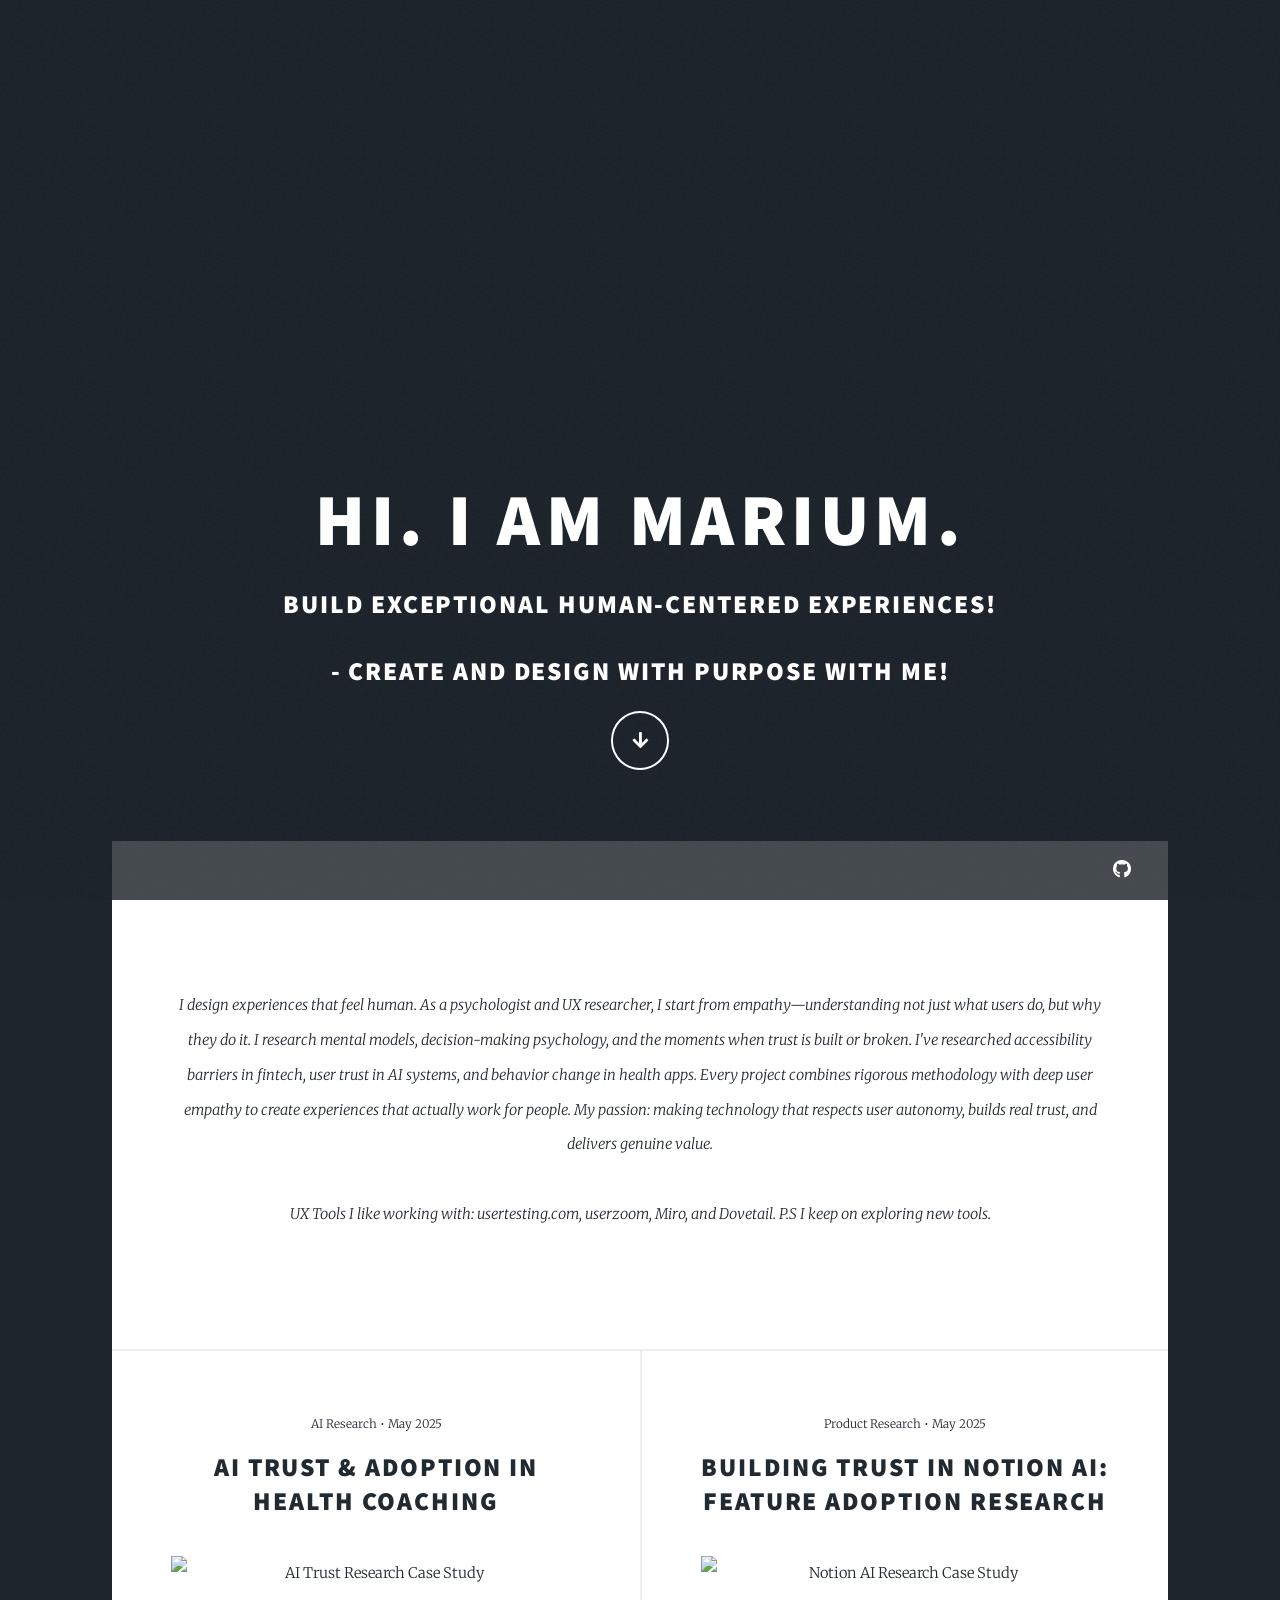
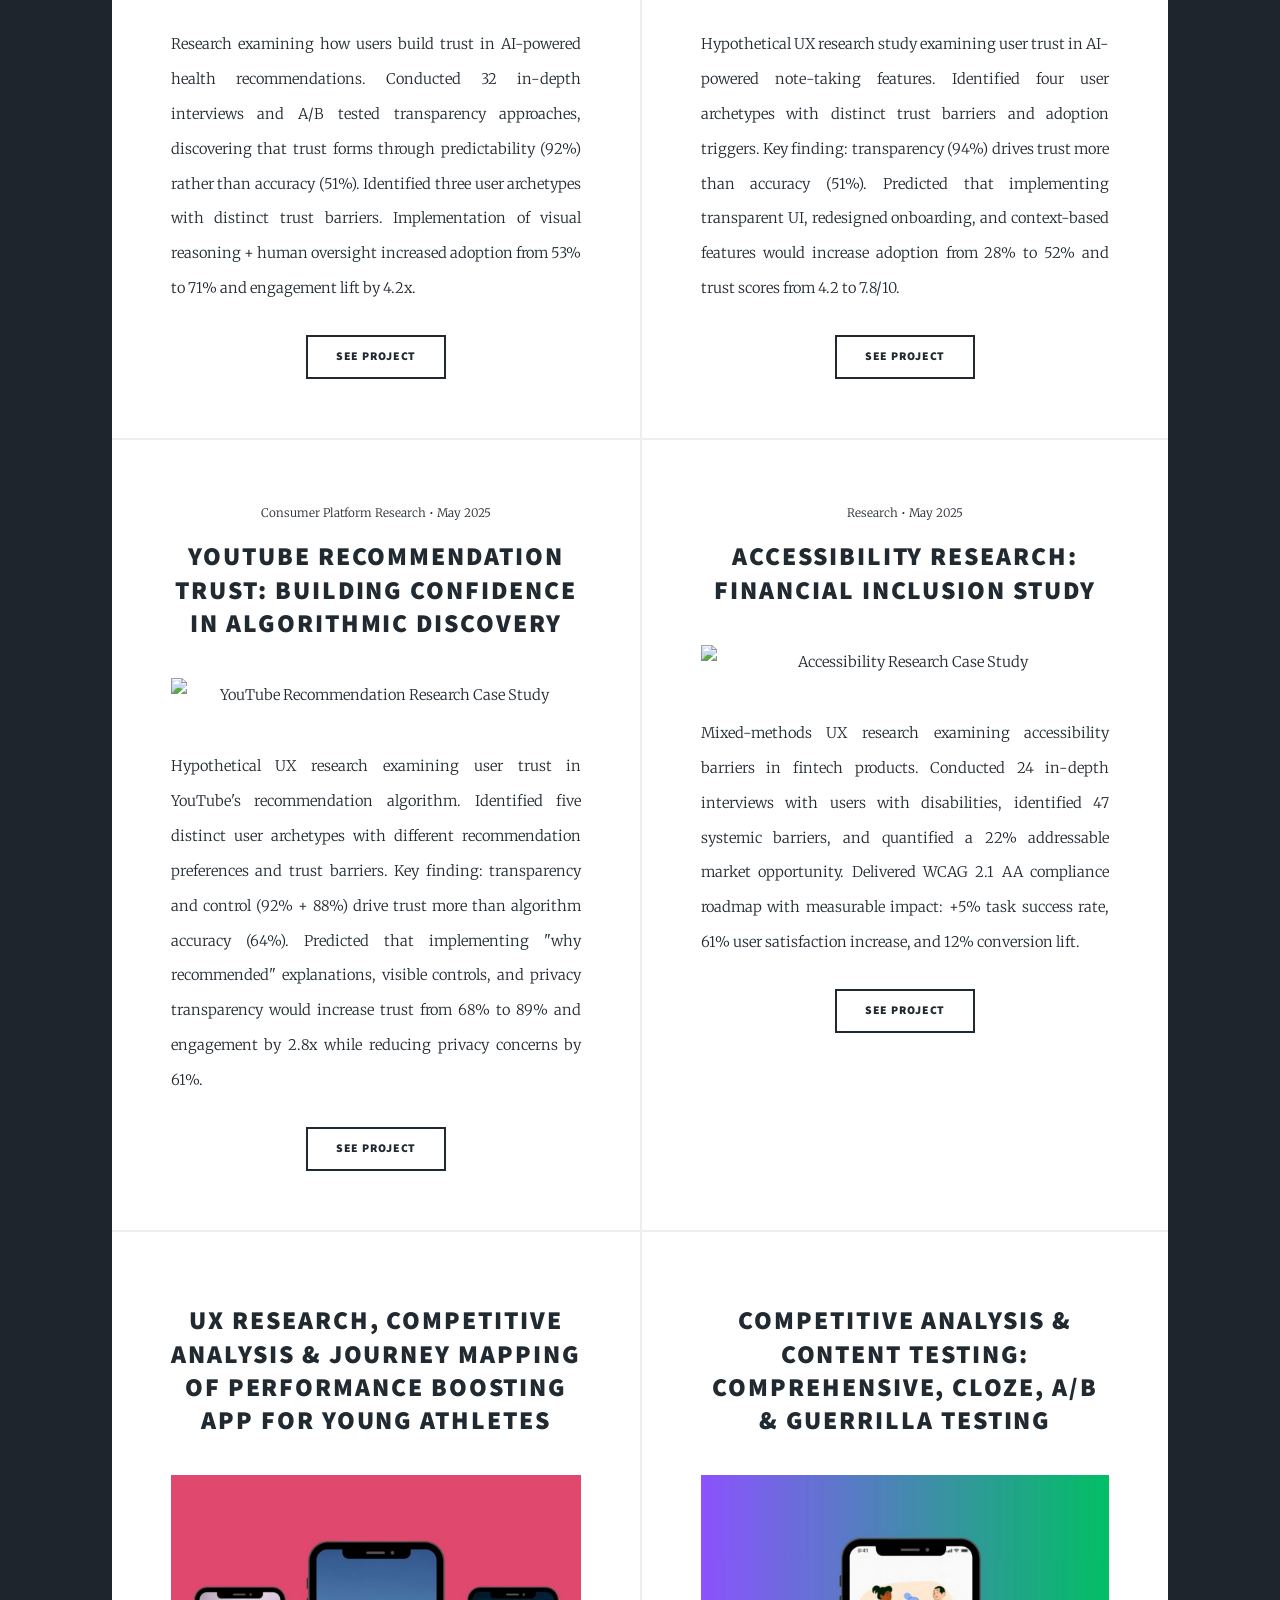
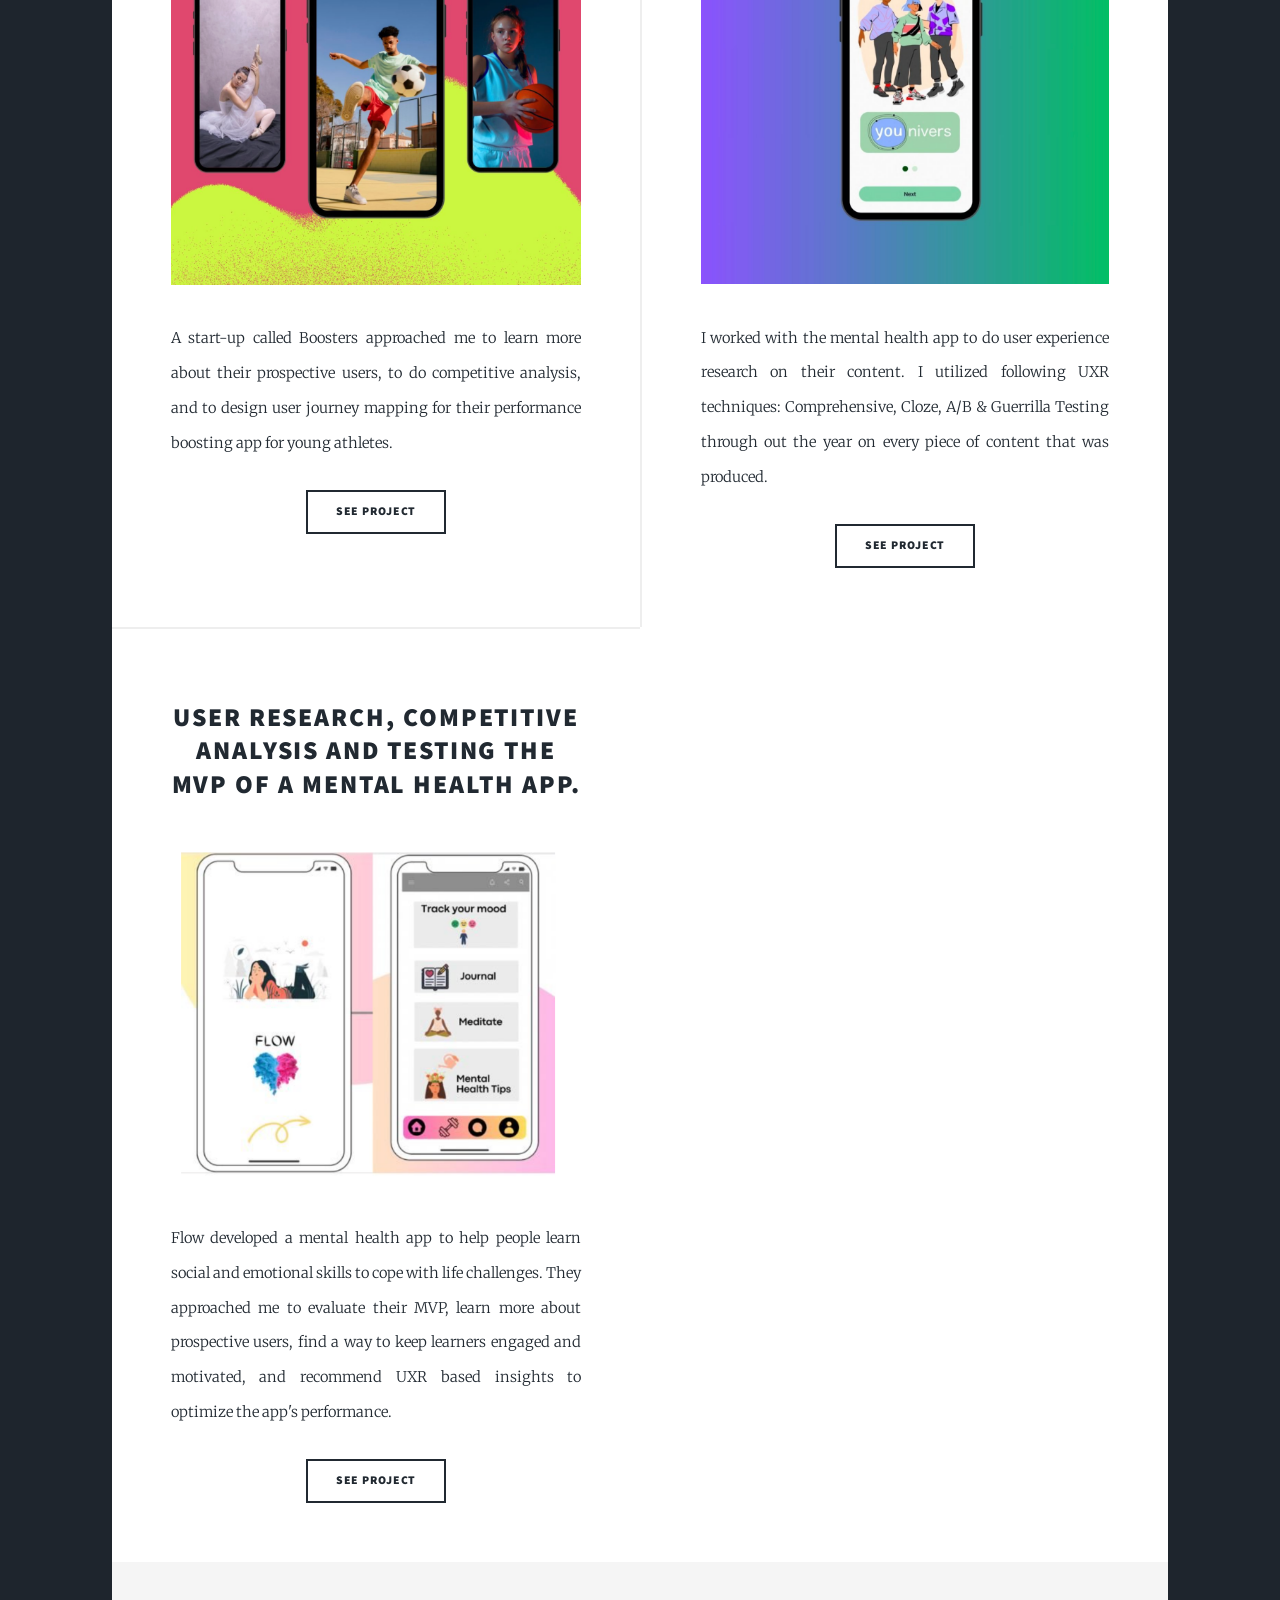
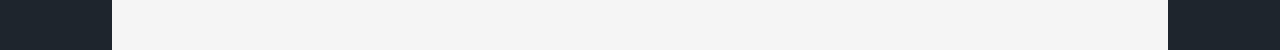
==== index.html @ 81d203e8 "Update index.html" ====
<!DOCTYPE html>
<!--
	Massively by HTML5 UP
	html5up.net | @ajlkn
	Free for personal and commercial use under the CCA 3.0 license (html5up.net/license)
-->
<html>
  <head>
    <title>Marium UXR Portfolio</title>
    <meta charset="utf-8" />
    <meta
      name="viewport"
      content="width=device-width, initial-scale=1, user-scalable=no"
    />
    <link rel="stylesheet" href="assets/css/main.css" />
    <noscript
      ><link rel="stylesheet" href="assets/css/noscript.css"
    /></noscript>
  </head>
  <body class="is-preload">
    <!-- Wrapper -->
    <div id="wrapper" class="fade-in">
      <!-- Intro -->
      <div id="intro">
        <h1>Hi. I am Marium.</h1>
        <h2>
          Build Exceptional Human-Centered Experiences! <br /><br />
          - Create and Design with
          Purpose with me!
        </h2>
       
        <ul class="actions">
          <li>
            <a
              href="#header"
              class="button icon solid solo fa-arrow-down scrolly"
              >Continue</a
            >
          </li>
        </ul>
      </div>

      <!-- Header -->
      <header id="header">
        <a href="index.html" class="logo">UX Research Portfolio</a>
      </header>

      <!-- Nav -->
      <nav id="nav">
        <ul class="links"></ul>
        <ul class="icons">
          <li>
            <a href="https://github.com/Mjb222" class="icon brands fa-github"
              ><span class="label">GitHub</span></a
            >
          </li>
        </ul>
      </nav>

      <!-- Main -->
      <div id="main">
        <!-- Featured Post -->
        <article class="post featured">
          <header class="major">
            <p>
              I design experiences that feel human.

As a psychologist and UX researcher, I start from empathy—understanding 
not just what users do, but why they do it. I research mental models, 
decision-making psychology, and the moments when trust is built or broken.

I've researched accessibility barriers in fintech, user trust in AI systems, 
and behavior change in health apps. Every project combines rigorous methodology 
with deep user empathy to create experiences that actually work for people.

My passion: making technology that respects user autonomy, builds real trust, 
and delivers genuine value. <br /><br />
              UX Tools I like working with: usertesting.com, userzoom,
            Miro, and Dovetail. P.S I keep on exploring new tools.
            </p>
          </header>
        </article>

        <!-- Posts -->
        <section class="posts">
          <!-- NEW PROJECT: AI Trust & Adoption -->
          <article>
            <header>
              <span class="date">AI Research • May 2025</span>
              <h2>
                <a href="ai-trust-adoption.html"
                  >AI Trust & Adoption in Health Coaching</a
                >
              </h2>
            </header>
            <a href="ai-trust-adoption.html" class="image fit"
              ><img src="images/ai-trust-research.png" alt="AI Trust Research Case Study"
            /></a>
            <p>
              Research examining how users build trust in AI-powered health recommendations. 
              Conducted 32 in-depth interviews and A/B tested transparency approaches, discovering that 
              trust forms through predictability (92%) rather than accuracy (51%). Identified three user 
              archetypes with distinct trust barriers. Implementation of visual reasoning + human oversight 
              increased adoption from 53% to 71% and engagement lift by 4.2x.
            </p>
            <ul class="actions special">
              <li><a href="ai-trust-adoption.html" class="button">See Project</a></li>
            </ul>
          </article>

          <!-- NEW PROJECT: Notion AI Adoption -->
          <article>
            <header>
              <span class="date">Product Research • May 2025</span>
              <h2>
                <a href="notion-ai-adoption.html"
                  >Building Trust in Notion AI: Feature Adoption Research</a
                >
              </h2>
            </header>
            <a href="notion-ai-adoption.html" class="image fit"
              ><img src="images/notion-ai-research.png" alt="Notion AI Research Case Study"
            /></a>
            <p>
              Hypothetical UX research study examining user trust in AI-powered note-taking features. 
              Identified four user archetypes with distinct trust barriers and adoption triggers. 
              Key finding: transparency (94%) drives trust more than accuracy (51%). Predicted that 
              implementing transparent UI, redesigned onboarding, and context-based features would 
              increase adoption from 28% to 52% and trust scores from 4.2 to 7.8/10.
            </p>
            <ul class="actions special">
              <li><a href="notion-ai-adoption.html" class="button">See Project</a></li>
            </ul>
          </article>

          <!-- NEW PROJECT: YouTube Recommendations -->
          <article>
            <header>
              <span class="date">Consumer Platform Research • May 2025</span>
              <h2>
                <a href="youtube-recommendation.html"
                  >YouTube Recommendation Trust: Building Confidence in Algorithmic Discovery</a
                >
              </h2>
            </header>
            <a href="youtube-recommendation.html" class="image fit"
              ><img src="images/youtube-recommendation-research.png" alt="YouTube Recommendation Research Case Study"
            /></a>
            <p>
              Hypothetical UX research examining user trust in YouTube's recommendation algorithm. 
              Identified five distinct user archetypes with different recommendation preferences and trust barriers. 
              Key finding: transparency and control (92% + 88%) drive trust more than algorithm accuracy (64%). 
              Predicted that implementing "why recommended" explanations, visible controls, and privacy transparency 
              would increase trust from 68% to 89% and engagement by 2.8x while reducing privacy concerns by 61%.
            </p>
            <ul class="actions special">
              <li><a href="youtube-recommendation.html" class="button">See Project</a></li>
            </ul>
          </article>

          <!-- NEW PROJECT: Accessibility Research -->
          <article>
            <header>
              <span class="date">Research • May 2025</span>
              <h2>
                <a href="accessibility-case-study.html"
                  >Accessibility Research: Financial Inclusion Study</a
                >
              </h2>
            </header>
            <a href="accessibility-case-study.html" class="image fit"
              ><img src="images/accessibility-research.png" alt="Accessibility Research Case Study"
            /></a>
            <p>
              Mixed-methods UX research examining accessibility barriers in fintech products. 
              Conducted 24 in-depth interviews with users with disabilities, identified 47 systemic barriers, 
              and quantified a 22% addressable market opportunity. Delivered WCAG 2.1 AA compliance roadmap 
              with measurable impact: +5% task success rate, 61% user satisfaction increase, and 12% conversion lift.
            </p>
            <ul class="actions special">
              <li><a href="accessibility-case-study.html" class="button">See Project</a></li>
            </ul>
          </article>

          <!-- EXISTING PROJECTS -->
          <article>
            <header>
              <span class="date"></span>
              <h2>
                <a href="#"
                  >UX Research, Competitive Analysis & Journey Mapping of
                  Performance Boosting app for Young Athletes</a
                >
              </h2>
            </header>
            <a href="#" class="image fit"
              ><img src="images/ux3.png" alt=""
            /></a>
            <p>
              A start-up called Boosters approached me to learn more about their
              prospective users, to do competitive analysis, and to design user
              journey mapping for their performance boosting app for young
              athletes.
            </p>
            <ul class="actions special">
              <li><a href="generic.html" class="button">See Project</a></li>
            </ul>
          </article>

          <article>
            <header>
              <span class="date"></span>
              <h2>
                <a href="#"
                  >Competitive Analysis & Content Testing: Comprehensive, Cloze,
                  A/B & Guerrilla Testing</a
                >
              </h2>
            </header>
            <a href="#" class="image fit"
              ><img src="images/ux2.png" alt=""
            /></a>
            <p>
              I worked with the mental health app to do user experience research
              on their content. I utilized following UXR techniques:
              Comprehensive, Cloze, A/B & Guerrilla Testing through out the year
              on every piece of content that was produced.
            </p>
            <ul class="actions special">
              <li><a href="generic2.html" class="button">See Project</a></li>
            </ul>
          </article>

          <article>
            <header>
              <span class="date"></span>
              <h2>
                <a href="#"
                  >User research, competitive analysis and testing the MVP of a
                  mental health app.</a
                >
              </h2>
            </header>
            <a href="#" class="image fit"
              ><img src="images/ux1.png" alt=""
            /></a>
            <p>
              Flow developed a mental health app to help people learn social and
              emotional skills to cope with life challenges. They approached me
              to evaluate their MVP, learn more about prospective users, find a
              way to keep learners engaged and motivated, and recommend UXR
              based insights to optimize the app's performance.
            </p>
            <ul class="actions special">
              <li><a href="generic3.html" class="button">See Project</a></li>
            </ul>
          </article>
        </section>

        <!-- Footer -->
      </div>

      <!-- Footer -->
      <footer id="footer">
        <section></section>
      </footer>
    </div>

    <!-- Scripts -->
    <script src="assets/js/jquery.min.js"></script>
    <script src="assets/js/jquery.scrollex.min.js"></script>
    <script src="assets/js/jquery.scrolly.min.js"></script>
    <script src="assets/js/browser.min.js"></script>
    <script src="assets/js/breakpoints.min.js"></script>
    <script src="assets/js/util.js"></script>
    <script src="assets/js/main.js"></script>
  </body>
</html>
---- assets/css/main.css ----
@import url(fontawesome-all.min.css);
@import url("https://fonts.googleapis.com/css?family=Merriweather:300,700,300italic,700italic|Source+Sans+Pro:900");

/*
	Massively by HTML5 UP
	html5up.net | @ajlkn
	Free for personal and commercial use under the CCA 3.0 license (html5up.net/license)
*/

html, body, div, span, applet, object,
iframe, h1, h2, h3, h4, h5, h6, p, blockquote,
pre, a, abbr, acronym, address, big, cite,
code, del, dfn, em, img, ins, kbd, q, s, samp,
small, strike, strong, sub, sup, tt, var, b,
u, i, center, dl, dt, dd, ol, ul, li, fieldset,
form, label, legend, table, caption, tbody,
tfoot, thead, tr, th, td, article, aside,
canvas, details, embed, figure, figcaption,
footer, header, hgroup, menu, nav, output, ruby,
section, summary, time, mark, audio, video {
	margin: 0;
	padding: 0;
	border: 0;
	font-size: 100%;
	font: inherit;
	vertical-align: baseline;}

article, aside, details, figcaption, figure,
footer, header, hgroup, menu, nav, section {
	display: block;}

body {
	line-height: 1;
}

ol, ul {
	list-style: none;
}

blockquote, q {
	quotes: none;
}

	blockquote:before, blockquote:after, q:before, q:after {
		content: '';
		content: none;
	}

table {
	border-collapse: collapse;
	border-spacing: 0;
}

body {
	-webkit-text-size-adjust: none;
}

mark {
	background-color: transparent;
	color: inherit;
}

input::-moz-focus-inner {
	border: 0;
	padding: 0;
}

input, select, textarea {
	-moz-appearance: none;
	-webkit-appearance: none;
	-ms-appearance: none;
	appearance: none;
}

/* Basic */

	@-ms-viewport {
		width: device-width;
	}

	body {
		-ms-overflow-style: scrollbar;
	}

	@media screen and (max-width: 480px) {

		html, body {
			min-width: 320px;
		}

	}

	html {
		box-sizing: border-box;
	}

	*, *:before, *:after {
		box-sizing: inherit;
	}

	body {
		background-color: #1e252d;
	}

		body.is-preload *, body.is-preload *:before, body.is-preload *:after {
			-moz-animation: none !important;
			-webkit-animation: none !important;
			-ms-animation: none !important;
			animation: none !important;
			-moz-transition: none !important;
			-webkit-transition: none !important;
			-ms-transition: none !important;
			transition: none !important;
		}

/* Type */

	html {
		font-size: 16pt;
	}

		@media screen and (max-width: 1680px) {

			html {
				font-size: 12pt;
			}

		}

		@media screen and (max-width: 1280px) {

			html {
				font-size: 11pt;
			}

		}

		@media screen and (max-width: 360px) {

			html {
				font-size: 10pt;
			}

		}

	body {
		color: #212931;
	}

	body, input, select, textarea {
		font-family: "Merriweather", Georgia, serif;
		font-weight: 300;
		font-size: 1rem;
		line-height: 2.375;
	}

	a {
		-moz-transition: color 0.2s ease-in-out, background-color 0.2s ease-in-out, border-color 0.2s ease-in-out, box-shadow 0.2s ease-in-out;
		-webkit-transition: color 0.2s ease-in-out, background-color 0.2s ease-in-out, border-color 0.2s ease-in-out, box-shadow 0.2s ease-in-out;
		-ms-transition: color 0.2s ease-in-out, background-color 0.2s ease-in-out, border-color 0.2s ease-in-out, box-shadow 0.2s ease-in-out;
		transition: color 0.2s ease-in-out, background-color 0.2s ease-in-out, border-color 0.2s ease-in-out, box-shadow 0.2s ease-in-out;
		border-bottom: dotted 1px;
		text-decoration: none;
	}

		a:hover {
			border-bottom-color: transparent;
		}

	strong, b {
		font-weight: 600;
	}

	em, i {
		font-style: italic;
	}

	p {
		text-align: justify;
		margin: 0 0 2rem 0;
	}

	h1, h2, h3, h4, h5, h6 {
		font-family: "Source Sans Pro", Helvetica, sans-serif;
		font-weight: 900;
		line-height: 1.5;
		letter-spacing: 0.075em;
		text-transform: uppercase;
		margin: 0 0 1rem 0;
	}

		h1 a, h2 a, h3 a, h4 a, h5 a, h6 a {
			border-bottom: 0;
			color: inherit;
			text-decoration: none;
		}

	h1 {
		font-size: 4rem;
		line-height: 1.1;
		margin: 0 0 2rem 0;
	}

	h2 {
		font-size: 1.75rem;
		line-height: 1.3;
		margin: 0 0 1.5rem 0;
	}

	h3 {
		font-size: 1.25rem;
		margin: 0 0 1.5rem 0;
	}

	h4 {
		font-size: 1rem;
	}

	h5 {
		font-size: 0.9rem;
	}

	h6 {
		font-size: 0.8rem;
	}

	sub {
		font-size: 0.8rem;
		position: relative;
		top: 0.5rem;
	}

	sup {
		font-size: 0.8rem;
		position: relative;
		top: -0.5rem;
	}

	blockquote {
		border-left: solid 4px;
		font-style: italic;
		margin: 0 0 2rem 0;
		padding: 0.5rem 0 0.5rem 2rem;
	}

	code {
		border: solid 2px;
		font-family: "Courier New", monospace;
		font-size: 0.9rem;
		margin: 0 0.25rem;
		padding: 0.25rem 0.65rem;
	}

	pre {
		-webkit-overflow-scrolling: touch;
		font-family: "Courier New", monospace;
		font-size: 0.9rem;
		margin: 0 0 2rem 0;
	}

		pre code {
			display: block;
			line-height: 1.75;
			padding: 1rem 1.5rem;
			overflow-x: auto;
		}

	hr {
		border: 0;
		border-bottom: solid 2px;
		margin: 3rem 0;
	}

		hr.major {
			margin: 5rem 0;
		}

	.align-left {
		text-align: left;
	}

	.align-center {
		text-align: center;
	}

	.align-right {
		text-align: right;
	}

	input, select, textarea {
		color: #212931;
	}

	a {
		color: #212931;
		border-bottom-color: rgba(33, 41, 49, 0.5);
	}

		a:hover {
			border-bottom-color: transparent;
			color: #18bfef !important;
		}

	strong, b {
		color: #212931;
	}

	h1, h2, h3, h4, h5, h6 {
		color: #212931;
	}

	blockquote {
		border-left-color: #eeeeee;
	}

	code {
		background: rgba(220, 220, 220, 0.25);
		border-color: #eeeeee;
	}

	hr {
		border-bottom-color: #eeeeee;
	}

/* Row */

	.row {
		display: flex;
		flex-wrap: wrap;
		box-sizing: border-box;
		align-items: stretch;
	}

		.row > * {
			box-sizing: border-box;
		}

		.row.gtr-uniform > * > :last-child {
			margin-bottom: 0;
		}

		.row.aln-left {
			justify-content: flex-start;
		}

		.row.aln-center {
			justify-content: center;
		}

		.row.aln-right {
			justify-content: flex-end;
		}

		.row.aln-top {
			align-items: flex-start;
		}

		.row.aln-middle {
			align-items: center;
		}

		.row.aln-bottom {
			align-items: flex-end;
		}

		.row > .imp {
			order: -1;
		}

		.row > .col-1 {
			width: 8.33333%;
		}

		.row > .off-1 {
			margin-left: 8.33333%;
		}

		.row > .col-2 {
			width: 16.66667%;
		}

		.row > .off-2 {
			margin-left: 16.66667%;
		}

		.row > .col-3 {
			width: 25%;
		}

		.row > .off-3 {
			margin-left: 25%;
		}

		.row > .col-4 {
			width: 33.33333%;
		}

		.row > .off-4 {
			margin-left: 33.33333%;
		}

		.row > .col-5 {
			width: 41.66667%;
		}

		.row > .off-5 {
			margin-left: 41.66667%;
		}

		.row > .col-6 {
			width: 50%;
		}

		.row > .off-6 {
			margin-left: 50%;
		}

		.row > .col-7 {
			width: 58.33333%;
		}

		.row > .off-7 {
			margin-left: 58.33333%;
		}

		.row > .col-8 {
			width: 66.66667%;
		}

		.row > .off-8 {
			margin-left: 66.66667%;
		}

		.row > .col-9 {
			width: 75%;
		}

		.row > .off-9 {
			margin-left: 75%;
		}

		.row > .col-10 {
			width: 83.33333%;
		}

		.row > .off-10 {
			margin-left: 83.33333%;
		}

		.row > .col-11 {
			width: 91.66667%;
		}

		.row > .off-11 {
			margin-left: 91.66667%;
		}

		.row > .col-12 {
			width: 100%;
		}

		.row > .off-12 {
			margin-left: 100%;
		}

		.row.gtr-0 {
			margin-top: 0;
			margin-left: 0rem;
		}

			.row.gtr-0 > * {
				padding: 0 0 0 0rem;
			}

			.row.gtr-0.gtr-uniform {
				margin-top: 0rem;
			}

				.row.gtr-0.gtr-uniform > * {
					padding-top: 0rem;
				}

		.row.gtr-25 {
			margin-top: 0;
			margin-left: -0.375rem;
		}

			.row.gtr-25 > * {
				padding: 0 0 0 0.375rem;
			}

			.row.gtr-25.gtr-uniform {
				margin-top: -0.375rem;
			}

				.row.gtr-25.gtr-uniform > * {
					padding-top: 0.375rem;
				}

		.row.gtr-50 {
			margin-top: 0;
			margin-left: -0.75rem;
		}

			.row.gtr-50 > * {
				padding: 0 0 0 0.75rem;
			}

			.row.gtr-50.gtr-uniform {
				margin-top: -0.75rem;
			}

				.row.gtr-50.gtr-uniform > * {
					padding-top: 0.75rem;
				}

		.row {
			margin-top: 0;
			margin-left: -1.5rem;
		}

			.row > * {
				padding: 0 0 0 1.5rem;
			}

			.row.gtr-uniform {
				margin-top: -1.5rem;
			}

				.row.gtr-uniform > * {
					padding-top: 1.5rem;
				}

		.row.gtr-150 {
			margin-top: 0;
			margin-left: -2.25rem;
		}

			.row.gtr-150 > * {
				padding: 0 0 0 2.25rem;
			}

			.row.gtr-150.gtr-uniform {
				margin-top: -2.25rem;
			}

				.row.gtr-150.gtr-uniform > * {
					padding-top: 2.25rem;
				}

		.row.gtr-200 {
			margin-top: 0;
			margin-left: -3rem;
		}

			.row.gtr-200 > * {
				padding: 0 0 0 3rem;
			}

			.row.gtr-200.gtr-uniform {
				margin-top: -3rem;
			}

				.row.gtr-200.gtr-uniform > * {
					padding-top: 3rem;
				}

		@media screen and (max-width: 1680px) {

			.row {
				display: flex;
				flex-wrap: wrap;
				box-sizing: border-box;
				align-items: stretch;
			}

				.row > * {
					box-sizing: border-box;
				}

				.row.gtr-uniform > * > :last-child {
					margin-bottom: 0;
				}

				.row.aln-left {
					justify-content: flex-start;
				}

				.row.aln-center {
					justify-content: center;
				}

				.row.aln-right {
					justify-content: flex-end;
				}

				.row.aln-top {
					align-items: flex-start;
				}

				.row.aln-middle {
					align-items: center;
				}

				.row.aln-bottom {
					align-items: flex-end;
				}

				.row > .imp-xlarge {
					order: -1;
				}

				.row > .col-1-xlarge {
					width: 8.33333%;
				}

				.row > .off-1-xlarge {
					margin-left: 8.33333%;
				}

				.row > .col-2-xlarge {
					width: 16.66667%;
				}

				.row > .off-2-xlarge {
					margin-left: 16.66667%;
				}

				.row > .col-3-xlarge {
					width: 25%;
				}

				.row > .off-3-xlarge {
					margin-left: 25%;
				}

				.row > .col-4-xlarge {
					width: 33.33333%;
				}

				.row > .off-4-xlarge {
					margin-left: 33.33333%;
				}

				.row > .col-5-xlarge {
					width: 41.66667%;
				}

				.row > .off-5-xlarge {
					margin-left: 41.66667%;
				}

				.row > .col-6-xlarge {
					width: 50%;
				}

				.row > .off-6-xlarge {
					margin-left: 50%;
				}

				.row > .col-7-xlarge {
					width: 58.33333%;
				}

				.row > .off-7-xlarge {
					margin-left: 58.33333%;
				}

				.row > .col-8-xlarge {
					width: 66.66667%;
				}

				.row > .off-8-xlarge {
					margin-left: 66.66667%;
				}

				.row > .col-9-xlarge {
					width: 75%;
				}

				.row > .off-9-xlarge {
					margin-left: 75%;
				}

				.row > .col-10-xlarge {
					width: 83.33333%;
				}

				.row > .off-10-xlarge {
					margin-left: 83.33333%;
				}

				.row > .col-11-xlarge {
					width: 91.66667%;
				}

				.row > .off-11-xlarge {
					margin-left: 91.66667%;
				}

				.row > .col-12-xlarge {
					width: 100%;
				}

				.row > .off-12-xlarge {
					margin-left: 100%;
				}

				.row.gtr-0 {
					margin-top: 0;
					margin-left: 0rem;
				}

					.row.gtr-0 > * {
						padding: 0 0 0 0rem;
					}

					.row.gtr-0.gtr-uniform {
						margin-top: 0rem;
					}

						.row.gtr-0.gtr-uniform > * {
							padding-top: 0rem;
						}

				.row.gtr-25 {
					margin-top: 0;
					margin-left: -0.375rem;
				}

					.row.gtr-25 > * {
						padding: 0 0 0 0.375rem;
					}

					.row.gtr-25.gtr-uniform {
						margin-top: -0.375rem;
					}

						.row.gtr-25.gtr-uniform > * {
							padding-top: 0.375rem;
						}

				.row.gtr-50 {
					margin-top: 0;
					margin-left: -0.75rem;
				}

					.row.gtr-50 > * {
						padding: 0 0 0 0.75rem;
					}

					.row.gtr-50.gtr-uniform {
						margin-top: -0.75rem;
					}

						.row.gtr-50.gtr-uniform > * {
							padding-top: 0.75rem;
						}

				.row {
					margin-top: 0;
					margin-left: -1.5rem;
				}

					.row > * {
						padding: 0 0 0 1.5rem;
					}

					.row.gtr-uniform {
						margin-top: -1.5rem;
					}

						.row.gtr-uniform > * {
							padding-top: 1.5rem;
						}

				.row.gtr-150 {
					margin-top: 0;
					margin-left: -2.25rem;
				}

					.row.gtr-150 > * {
						padding: 0 0 0 2.25rem;
					}

					.row.gtr-150.gtr-uniform {
						margin-top: -2.25rem;
					}

						.row.gtr-150.gtr-uniform > * {
							padding-top: 2.25rem;
						}

				.row.gtr-200 {
					margin-top: 0;
					margin-left: -3rem;
				}

					.row.gtr-200 > * {
						padding: 0 0 0 3rem;
					}

					.row.gtr-200.gtr-uniform {
						margin-top: -3rem;
					}

						.row.gtr-200.gtr-uniform > * {
							padding-top: 3rem;
						}

		}

		@media screen and (max-width: 1280px) {

			.row {
				display: flex;
				flex-wrap: wrap;
				box-sizing: border-box;
				align-items: stretch;
			}

				.row > * {
					box-sizing: border-box;
				}

				.row.gtr-uniform > * > :last-child {
					margin-bottom: 0;
				}

				.row.aln-left {
					justify-content: flex-start;
				}

				.row.aln-center {
					justify-content: center;
				}

				.row.aln-right {
					justify-content: flex-end;
				}

				.row.aln-top {
					align-items: flex-start;
				}

				.row.aln-middle {
					align-items: center;
				}

				.row.aln-bottom {
					align-items: flex-end;
				}

				.row > .imp-large {
					order: -1;
				}

				.row > .col-1-large {
					width: 8.33333%;
				}

				.row > .off-1-large {
					margin-left: 8.33333%;
				}

				.row > .col-2-large {
					width: 16.66667%;
				}

				.row > .off-2-large {
					margin-left: 16.66667%;
				}

				.row > .col-3-large {
					width: 25%;
				}

				.row > .off-3-large {
					margin-left: 25%;
				}

				.row > .col-4-large {
					width: 33.33333%;
				}

				.row > .off-4-large {
					margin-left: 33.33333%;
				}

				.row > .col-5-large {
					width: 41.66667%;
				}

				.row > .off-5-large {
					margin-left: 41.66667%;
				}

				.row > .col-6-large {
					width: 50%;
				}

				.row > .off-6-large {
					margin-left: 50%;
				}

				.row > .col-7-large {
					width: 58.33333%;
				}

				.row > .off-7-large {
					margin-left: 58.33333%;
				}

				.row > .col-8-large {
					width: 66.66667%;
				}

				.row > .off-8-large {
					margin-left: 66.66667%;
				}

				.row > .col-9-large {
					width: 75%;
				}

				.row > .off-9-large {
					margin-left: 75%;
				}

				.row > .col-10-large {
					width: 83.33333%;
				}

				.row > .off-10-large {
					margin-left: 83.33333%;
				}

				.row > .col-11-large {
					width: 91.66667%;
				}

				.row > .off-11-large {
					margin-left: 91.66667%;
				}

				.row > .col-12-large {
					width: 100%;
				}

				.row > .off-12-large {
					margin-left: 100%;
				}

				.row.gtr-0 {
					margin-top: 0;
					margin-left: 0rem;
				}

					.row.gtr-0 > * {
						padding: 0 0 0 0rem;
					}

					.row.gtr-0.gtr-uniform {
						margin-top: 0rem;
					}

						.row.gtr-0.gtr-uniform > * {
							padding-top: 0rem;
						}

				.row.gtr-25 {
					margin-top: 0;
					margin-left: -0.375rem;
				}

					.row.gtr-25 > * {
						padding: 0 0 0 0.375rem;
					}

					.row.gtr-25.gtr-uniform {
						margin-top: -0.375rem;
					}

						.row.gtr-25.gtr-uniform > * {
							padding-top: 0.375rem;
						}

				.row.gtr-50 {
					margin-top: 0;
					margin-left: -0.75rem;
				}

					.row.gtr-50 > * {
						padding: 0 0 0 0.75rem;
					}

					.row.gtr-50.gtr-uniform {
						margin-top: -0.75rem;
					}

						.row.gtr-50.gtr-uniform > * {
							padding-top: 0.75rem;
						}

				.row {
					margin-top: 0;
					margin-left: -1.5rem;
				}

					.row > * {
						padding: 0 0 0 1.5rem;
					}

					.row.gtr-uniform {
						margin-top: -1.5rem;
					}

						.row.gtr-uniform > * {
							padding-top: 1.5rem;
						}

				.row.gtr-150 {
					margin-top: 0;
					margin-left: -2.25rem;
				}

					.row.gtr-150 > * {
						padding: 0 0 0 2.25rem;
					}

					.row.gtr-150.gtr-uniform {
						margin-top: -2.25rem;
					}

						.row.gtr-150.gtr-uniform > * {
							padding-top: 2.25rem;
						}

				.row.gtr-200 {
					margin-top: 0;
					margin-left: -3rem;
				}

					.row.gtr-200 > * {
						padding: 0 0 0 3rem;
					}

					.row.gtr-200.gtr-uniform {
						margin-top: -3rem;
					}

						.row.gtr-200.gtr-uniform > * {
							padding-top: 3rem;
						}

		}

		@media screen and (max-width: 980px) {

			.row {
				display: flex;
				flex-wrap: wrap;
				box-sizing: border-box;
				align-items: stretch;
			}

				.row > * {
					box-sizing: border-box;
				}

				.row.gtr-uniform > * > :last-child {
					margin-bottom: 0;
				}

				.row.aln-left {
					justify-content: flex-start;
				}

				.row.aln-center {
					justify-content: center;
				}

				.row.aln-right {
					justify-content: flex-end;
				}

				.row.aln-top {
					align-items: flex-start;
				}

				.row.aln-middle {
					align-items: center;
				}

				.row.aln-bottom {
					align-items: flex-end;
				}

				.row > .imp-medium {
					order: -1;
				}

				.row > .col-1-medium {
					width: 8.33333%;
				}

				.row > .off-1-medium {
					margin-left: 8.33333%;
				}

				.row > .col-2-medium {
					width: 16.66667%;
				}

				.row > .off-2-medium {
					margin-left: 16.66667%;
				}

				.row > .col-3-medium {
					width: 25%;
				}

				.row > .off-3-medium {
					margin-left: 25%;
				}

				.row > .col-4-medium {
					width: 33.33333%;
				}

				.row > .off-4-medium {
					margin-left: 33.33333%;
				}

				.row > .col-5-medium {
					width: 41.66667%;
				}

				.row > .off-5-medium {
					margin-left: 41.66667%;
				}

				.row > .col-6-medium {
					width: 50%;
				}

				.row > .off-6-medium {
					margin-left: 50%;
				}

				.row > .col-7-medium {
					width: 58.33333%;
				}

				.row > .off-7-medium {
					margin-left: 58.33333%;
				}

				.row > .col-8-medium {
					width: 66.66667%;
				}

				.row > .off-8-medium {
					margin-left: 66.66667%;
				}

				.row > .col-9-medium {
					width: 75%;
				}

				.row > .off-9-medium {
					margin-left: 75%;
				}

				.row > .col-10-medium {
					width: 83.33333%;
				}

				.row > .off-10-medium {
					margin-left: 83.33333%;
				}

				.row > .col-11-medium {
					width: 91.66667%;
				}

				.row > .off-11-medium {
					margin-left: 91.66667%;
				}

				.row > .col-12-medium {
					width: 100%;
				}

				.row > .off-12-medium {
					margin-left: 100%;
				}

				.row.gtr-0 {
					margin-top: 0;
					margin-left: 0rem;
				}

					.row.gtr-0 > * {
						padding: 0 0 0 0rem;
					}

					.row.gtr-0.gtr-uniform {
						margin-top: 0rem;
					}

						.row.gtr-0.gtr-uniform > * {
							padding-top: 0rem;
						}

				.row.gtr-25 {
					margin-top: 0;
					margin-left: -0.375rem;
				}

					.row.gtr-25 > * {
						padding: 0 0 0 0.375rem;
					}

					.row.gtr-25.gtr-uniform {
						margin-top: -0.375rem;
					}

						.row.gtr-25.gtr-uniform > * {
							padding-top: 0.375rem;
						}

				.row.gtr-50 {
					margin-top: 0;
					margin-left: -0.75rem;
				}

					.row.gtr-50 > * {
						padding: 0 0 0 0.75rem;
					}

					.row.gtr-50.gtr-uniform {
						margin-top: -0.75rem;
					}

						.row.gtr-50.gtr-uniform > * {
							padding-top: 0.75rem;
						}

				.row {
					margin-top: 0;
					margin-left: -1.5rem;
				}

					.row > * {
						padding: 0 0 0 1.5rem;
					}

					.row.gtr-uniform {
						margin-top: -1.5rem;
					}

						.row.gtr-uniform > * {
							padding-top: 1.5rem;
						}

				.row.gtr-150 {
					margin-top: 0;
					margin-left: -2.25rem;
				}

					.row.gtr-150 > * {
						padding: 0 0 0 2.25rem;
					}

					.row.gtr-150.gtr-uniform {
						margin-top: -2.25rem;
					}

						.row.gtr-150.gtr-uniform > * {
							padding-top: 2.25rem;
						}

				.row.gtr-200 {
					margin-top: 0;
					margin-left: -3rem;
				}

					.row.gtr-200 > * {
						padding: 0 0 0 3rem;
					}

					.row.gtr-200.gtr-uniform {
						margin-top: -3rem;
					}

						.row.gtr-200.gtr-uniform > * {
							padding-top: 3rem;
						}

		}

		@media screen and (max-width: 736px) {

			.row {
				display: flex;
				flex-wrap: wrap;
				box-sizing: border-box;
				align-items: stretch;
			}

				.row > * {
					box-sizing: border-box;
				}

				.row.gtr-uniform > * > :last-child {
					margin-bottom: 0;
				}

				.row.aln-left {
					justify-content: flex-start;
				}

				.row.aln-center {
					justify-content: center;
				}

				.row.aln-right {
					justify-content: flex-end;
				}

				.row.aln-top {
					align-items: flex-start;
				}

				.row.aln-middle {
					align-items: center;
				}

				.row.aln-bottom {
					align-items: flex-end;
				}

				.row > .imp-small {
					order: -1;
				}

				.row > .col-1-small {
					width: 8.33333%;
				}

				.row > .off-1-small {
					margin-left: 8.33333%;
				}

				.row > .col-2-small {
					width: 16.66667%;
				}

				.row > .off-2-small {
					margin-left: 16.66667%;
				}

				.row > .col-3-small {
					width: 25%;
				}

				.row > .off-3-small {
					margin-left: 25%;
				}

				.row > .col-4-small {
					width: 33.33333%;
				}

				.row > .off-4-small {
					margin-left: 33.33333%;
				}

				.row > .col-5-small {
					width: 41.66667%;
				}

				.row > .off-5-small {
					margin-left: 41.66667%;
				}

				.row > .col-6-small {
					width: 50%;
				}

				.row > .off-6-small {
					margin-left: 50%;
				}

				.row > .col-7-small {
					width: 58.33333%;
				}

				.row > .off-7-small {
					margin-left: 58.33333%;
				}

				.row > .col-8-small {
					width: 66.66667%;
				}

				.row > .off-8-small {
					margin-left: 66.66667%;
				}

				.row > .col-9-small {
					width: 75%;
				}

				.row > .off-9-small {
					margin-left: 75%;
				}

				.row > .col-10-small {
					width: 83.33333%;
				}

				.row > .off-10-small {
					margin-left: 83.33333%;
				}

				.row > .col-11-small {
					width: 91.66667%;
				}

				.row > .off-11-small {
					margin-left: 91.66667%;
				}

				.row > .col-12-small {
					width: 100%;
				}

				.row > .off-12-small {
					margin-left: 100%;
				}

				.row.gtr-0 {
					margin-top: 0;
					margin-left: 0rem;
				}

					.row.gtr-0 > * {
						padding: 0 0 0 0rem;
					}

					.row.gtr-0.gtr-uniform {
						margin-top: 0rem;
					}

						.row.gtr-0.gtr-uniform > * {
							padding-top: 0rem;
						}

				.row.gtr-25 {
					margin-top: 0;
					margin-left: -0.375rem;
				}

					.row.gtr-25 > * {
						padding: 0 0 0 0.375rem;
					}

					.row.gtr-25.gtr-uniform {
						margin-top: -0.375rem;
					}

						.row.gtr-25.gtr-uniform > * {
							padding-top: 0.375rem;
						}

				.row.gtr-50 {
					margin-top: 0;
					margin-left: -0.75rem;
				}

					.row.gtr-50 > * {
						padding: 0 0 0 0.75rem;
					}

					.row.gtr-50.gtr-uniform {
						margin-top: -0.75rem;
					}

						.row.gtr-50.gtr-uniform > * {
							padding-top: 0.75rem;
						}

				.row {
					margin-top: 0;
					margin-left: -1.5rem;
				}

					.row > * {
						padding: 0 0 0 1.5rem;
					}

					.row.gtr-uniform {
						margin-top: -1.5rem;
					}

						.row.gtr-uniform > * {
							padding-top: 1.5rem;
						}

				.row.gtr-150 {
					margin-top: 0;
					margin-left: -2.25rem;
				}

					.row.gtr-150 > * {
						padding: 0 0 0 2.25rem;
					}

					.row.gtr-150.gtr-uniform {
						margin-top: -2.25rem;
					}

						.row.gtr-150.gtr-uniform > * {
							padding-top: 2.25rem;
						}

				.row.gtr-200 {
					margin-top: 0;
					margin-left: -3rem;
				}

					.row.gtr-200 > * {
						padding: 0 0 0 3rem;
					}

					.row.gtr-200.gtr-uniform {
						margin-top: -3rem;
					}

						.row.gtr-200.gtr-uniform > * {
							padding-top: 3rem;
						}

		}

		@media screen and (max-width: 480px) {

			.row {
				display: flex;
				flex-wrap: wrap;
				box-sizing: border-box;
				align-items: stretch;
			}

				.row > * {
					box-sizing: border-box;
				}

				.row.gtr-uniform > * > :last-child {
					margin-bottom: 0;
				}

				.row.aln-left {
					justify-content: flex-start;
				}

				.row.aln-center {
					justify-content: center;
				}

				.row.aln-right {
					justify-content: flex-end;
				}

				.row.aln-top {
					align-items: flex-start;
				}

				.row.aln-middle {
					align-items: center;
				}

				.row.aln-bottom {
					align-items: flex-end;
				}

				.row > .imp-xsmall {
					order: -1;
				}

				.row > .col-1-xsmall {
					width: 8.33333%;
				}

				.row > .off-1-xsmall {
					margin-left: 8.33333%;
				}

				.row > .col-2-xsmall {
					width: 16.66667%;
				}

				.row > .off-2-xsmall {
					margin-left: 16.66667%;
				}

				.row > .col-3-xsmall {
					width: 25%;
				}

				.row > .off-3-xsmall {
					margin-left: 25%;
				}

				.row > .col-4-xsmall {
					width: 33.33333%;
				}

				.row > .off-4-xsmall {
					margin-left: 33.33333%;
				}

				.row > .col-5-xsmall {
					width: 41.66667%;
				}

				.row > .off-5-xsmall {
					margin-left: 41.66667%;
				}

				.row > .col-6-xsmall {
					width: 50%;
				}

				.row > .off-6-xsmall {
					margin-left: 50%;
				}

				.row > .col-7-xsmall {
					width: 58.33333%;
				}

				.row > .off-7-xsmall {
					margin-left: 58.33333%;
				}

				.row > .col-8-xsmall {
					width: 66.66667%;
				}

				.row > .off-8-xsmall {
					margin-left: 66.66667%;
				}

				.row > .col-9-xsmall {
					width: 75%;
				}

				.row > .off-9-xsmall {
					margin-left: 75%;
				}

				.row > .col-10-xsmall {
					width: 83.33333%;
				}

				.row > .off-10-xsmall {
					margin-left: 83.33333%;
				}

				.row > .col-11-xsmall {
					width: 91.66667%;
				}

				.row > .off-11-xsmall {
					margin-left: 91.66667%;
				}

				.row > .col-12-xsmall {
					width: 100%;
				}

				.row > .off-12-xsmall {
					margin-left: 100%;
				}

				.row.gtr-0 {
					margin-top: 0;
					margin-left: 0rem;
				}

					.row.gtr-0 > * {
						padding: 0 0 0 0rem;
					}

					.row.gtr-0.gtr-uniform {
						margin-top: 0rem;
					}

						.row.gtr-0.gtr-uniform > * {
							padding-top: 0rem;
						}

				.row.gtr-25 {
					margin-top: 0;
					margin-left: -0.375rem;
				}

					.row.gtr-25 > * {
						padding: 0 0 0 0.375rem;
					}

					.row.gtr-25.gtr-uniform {
						margin-top: -0.375rem;
					}

						.row.gtr-25.gtr-uniform > * {
							padding-top: 0.375rem;
						}

				.row.gtr-50 {
					margin-top: 0;
					margin-left: -0.75rem;
				}

					.row.gtr-50 > * {
						padding: 0 0 0 0.75rem;
					}

					.row.gtr-50.gtr-uniform {
						margin-top: -0.75rem;
					}

						.row.gtr-50.gtr-uniform > * {
							padding-top: 0.75rem;
						}

				.row {
					margin-top: 0;
					margin-left: -1.5rem;
				}

					.row > * {
						padding: 0 0 0 1.5rem;
					}

					.row.gtr-uniform {
						margin-top: -1.5rem;
					}

						.row.gtr-uniform > * {
							padding-top: 1.5rem;
						}

				.row.gtr-150 {
					margin-top: 0;
					margin-left: -2.25rem;
				}

					.row.gtr-150 > * {
						padding: 0 0 0 2.25rem;
					}

					.row.gtr-150.gtr-uniform {
						margin-top: -2.25rem;
					}

						.row.gtr-150.gtr-uniform > * {
							padding-top: 2.25rem;
						}

				.row.gtr-200 {
					margin-top: 0;
					margin-left: -3rem;
				}

					.row.gtr-200 > * {
						padding: 0 0 0 3rem;
					}

					.row.gtr-200.gtr-uniform {
						margin-top: -3rem;
					}

						.row.gtr-200.gtr-uniform > * {
							padding-top: 3rem;
						}

		}

		@media screen and (max-width: 360px) {

			.row {
				display: flex;
				flex-wrap: wrap;
				box-sizing: border-box;
				align-items: stretch;
			}

				.row > * {
					box-sizing: border-box;
				}

				.row.gtr-uniform > * > :last-child {
					margin-bottom: 0;
				}

				.row.aln-left {
					justify-content: flex-start;
				}

				.row.aln-center {
					justify-content: center;
				}

				.row.aln-right {
					justify-content: flex-end;
				}

				.row.aln-top {
					align-items: flex-start;
				}

				.row.aln-middle {
					align-items: center;
				}

				.row.aln-bottom {
					align-items: flex-end;
				}

				.row > .imp-xxsmall {
					order: -1;
				}

				.row > .col-1-xxsmall {
					width: 8.33333%;
				}

				.row > .off-1-xxsmall {
					margin-left: 8.33333%;
				}

				.row > .col-2-xxsmall {
					width: 16.66667%;
				}

				.row > .off-2-xxsmall {
					margin-left: 16.66667%;
				}

				.row > .col-3-xxsmall {
					width: 25%;
				}

				.row > .off-3-xxsmall {
					margin-left: 25%;
				}

				.row > .col-4-xxsmall {
					width: 33.33333%;
				}

				.row > .off-4-xxsmall {
					margin-left: 33.33333%;
				}

				.row > .col-5-xxsmall {
					width: 41.66667%;
				}

				.row > .off-5-xxsmall {
					margin-left: 41.66667%;
				}

				.row > .col-6-xxsmall {
					width: 50%;
				}

				.row > .off-6-xxsmall {
					margin-left: 50%;
				}

				.row > .col-7-xxsmall {
					width: 58.33333%;
				}

				.row > .off-7-xxsmall {
					margin-left: 58.33333%;
				}

				.row > .col-8-xxsmall {
					width: 66.66667%;
				}

				.row > .off-8-xxsmall {
					margin-left: 66.66667%;
				}

				.row > .col-9-xxsmall {
					width: 75%;
				}

				.row > .off-9-xxsmall {
					margin-left: 75%;
				}

				.row > .col-10-xxsmall {
					width: 83.33333%;
				}

				.row > .off-10-xxsmall {
					margin-left: 83.33333%;
				}

				.row > .col-11-xxsmall {
					width: 91.66667%;
				}

				.row > .off-11-xxsmall {
					margin-left: 91.66667%;
				}

				.row > .col-12-xxsmall {
					width: 100%;
				}

				.row > .off-12-xxsmall {
					margin-left: 100%;
				}

				.row.gtr-0 {
					margin-top: 0;
					margin-left: 0rem;
				}

					.row.gtr-0 > * {
						padding: 0 0 0 0rem;
					}

					.row.gtr-0.gtr-uniform {
						margin-top: 0rem;
					}

						.row.gtr-0.gtr-uniform > * {
							padding-top: 0rem;
						}

				.row.gtr-25 {
					margin-top: 0;
					margin-left: -0.375rem;
				}

					.row.gtr-25 > * {
						padding: 0 0 0 0.375rem;
					}

					.row.gtr-25.gtr-uniform {
						margin-top: -0.375rem;
					}

						.row.gtr-25.gtr-uniform > * {
							padding-top: 0.375rem;
						}

				.row.gtr-50 {
					margin-top: 0;
					margin-left: -0.75rem;
				}

					.row.gtr-50 > * {
						padding: 0 0 0 0.75rem;
					}

					.row.gtr-50.gtr-uniform {
						margin-top: -0.75rem;
					}

						.row.gtr-50.gtr-uniform > * {
							padding-top: 0.75rem;
						}

				.row {
					margin-top: 0;
					margin-left: -1.5rem;
				}

					.row > * {
						padding: 0 0 0 1.5rem;
					}

					.row.gtr-uniform {
						margin-top: -1.5rem;
					}

						.row.gtr-uniform > * {
							padding-top: 1.5rem;
						}

				.row.gtr-150 {
					margin-top: 0;
					margin-left: -2.25rem;
				}

					.row.gtr-150 > * {
						padding: 0 0 0 2.25rem;
					}

					.row.gtr-150.gtr-uniform {
						margin-top: -2.25rem;
					}

						.row.gtr-150.gtr-uniform > * {
							padding-top: 2.25rem;
						}

				.row.gtr-200 {
					margin-top: 0;
					margin-left: -3rem;
				}

					.row.gtr-200 > * {
						padding: 0 0 0 3rem;
					}

					.row.gtr-200.gtr-uniform {
						margin-top: -3rem;
					}

						.row.gtr-200.gtr-uniform > * {
							padding-top: 3rem;
						}

		}

/* Box */

	.box {
		border: solid 2px;
		margin-bottom: 2rem;
		padding: 1.5rem;
	}

		.box > :last-child,
		.box > :last-child > :last-child,
		.box > :last-child > :last-child > :last-child {
			margin-bottom: 0;
		}

		.box.alt {
			border: 0;
			border-radius: 0;
			padding: 0;
		}

	.box {
		border-color: #eeeeee;
	}

/* Button */

	input[type="submit"],
	input[type="reset"],
	input[type="button"],
	button,
	.button {
		-moz-appearance: none;
		-webkit-appearance: none;
		-ms-appearance: none;
		appearance: none;
		-moz-transition: background-color 0.2s ease-in-out, box-shadow 0.2s ease-in-out, color 0.2s ease-in-out;
		-webkit-transition: background-color 0.2s ease-in-out, box-shadow 0.2s ease-in-out, color 0.2s ease-in-out;
		-ms-transition: background-color 0.2s ease-in-out, box-shadow 0.2s ease-in-out, color 0.2s ease-in-out;
		transition: background-color 0.2s ease-in-out, box-shadow 0.2s ease-in-out, color 0.2s ease-in-out;
		border: 0;
		border-radius: 0;
		cursor: pointer;
		display: inline-block;
		font-family: "Source Sans Pro", Helvetica, sans-serif;
		font-size: 0.8rem;
		font-weight: 900;
		letter-spacing: 0.075em;
		height: 3rem;
		line-height: 3rem;
		padding: 0 2rem;
		text-align: center;
		text-decoration: none;
		text-transform: uppercase;
		white-space: nowrap;
	}

		input[type="submit"].icon:before,
		input[type="reset"].icon:before,
		input[type="button"].icon:before,
		button.icon:before,
		.button.icon:before {
			margin-right: 0.5rem;
		}

		input[type="submit"].icon.solo,
		input[type="reset"].icon.solo,
		input[type="button"].icon.solo,
		button.icon.solo,
		.button.icon.solo {
			position: relative;
			width: 4rem;
			height: 4rem;
			line-height: 4rem;
			border-radius: 4rem;
			text-indent: 4rem;
			overflow: hidden;
			padding: 0;
			white-space: nowrap;
		}

			input[type="submit"].icon.solo:before,
			input[type="reset"].icon.solo:before,
			input[type="button"].icon.solo:before,
			button.icon.solo:before,
			.button.icon.solo:before {
				position: absolute;
				display: block;
				top: 0;
				left: 0;
				width: inherit;
				height: inherit;
				line-height: inherit;
				font-size: 1.25rem;
				margin-right: 0;
				text-align: center;
				text-indent: 0;
			}

		input[type="submit"].fit,
		input[type="reset"].fit,
		input[type="button"].fit,
		button.fit,
		.button.fit {
			width: 100%;
		}

		input[type="submit"].small,
		input[type="reset"].small,
		input[type="button"].small,
		button.small,
		.button.small {
			font-size: 0.7rem;
			height: 2.5rem;
			line-height: 2.5rem;
			padding: 0 1.5rem;
		}

		input[type="submit"].large,
		input[type="reset"].large,
		input[type="button"].large,
		button.large,
		.button.large {
			font-size: 0.9rem;
			height: 3.5rem;
			line-height: 3.5rem;
			padding: 0 2.75rem;
		}

		@media screen and (max-width: 980px) {

			input[type="submit"],
			input[type="reset"],
			input[type="button"],
			button,
			.button {
				font-size: 0.9rem;
				height: 3.25rem;
				line-height: 3.25rem;
			}

				input[type="submit"].large,
				input[type="reset"].large,
				input[type="button"].large,
				button.large,
				.button.large {
					font-size: 1rem;
					height: 3.75rem;
					line-height: 3.75rem;
				}

		}

		input[type="submit"].disabled, input[type="submit"]:disabled,
		input[type="reset"].disabled,
		input[type="reset"]:disabled,
		input[type="button"].disabled,
		input[type="button"]:disabled,
		button.disabled,
		button:disabled,
		.button.disabled,
		.button:disabled {
			pointer-events: none;
			opacity: 0.25;
		}

	input[type="submit"],
	input[type="reset"],
	input[type="button"],
	button,
	.button {
		background-color: transparent;
		box-shadow: inset 0 0 0 2px #212931;
		color: #212931 !important;
	}

		input[type="submit"]:hover,
		input[type="reset"]:hover,
		input[type="button"]:hover,
		button:hover,
		.button:hover {
			box-shadow: inset 0 0 0 2px #18bfef;
			color: #18bfef !important;
		}

		input[type="submit"].primary,
		input[type="reset"].primary,
		input[type="button"].primary,
		button.primary,
		.button.primary {
			background-color: #212931;
			box-shadow: none;
			color: #ffffff !important;
		}

			input[type="submit"].primary:hover,
			input[type="reset"].primary:hover,
			input[type="button"].primary:hover,
			button.primary:hover,
			.button.primary:hover {
				background-color: #18bfef;
			}

/* Form */

	form {
		margin: 0 0 2rem 0;
	}

		form > :last-child {
			margin-bottom: 0;
		}

		form > .fields {
			display: -moz-flex;
			display: -webkit-flex;
			display: -ms-flex;
			display: flex;
			-moz-flex-wrap: wrap;
			-webkit-flex-wrap: wrap;
			-ms-flex-wrap: wrap;
			flex-wrap: wrap;
			width: calc(100% + 3rem);
			margin: -1.5rem 0 2rem -1.5rem;
		}

			form > .fields > .field {
				-moz-flex-grow: 0;
				-webkit-flex-grow: 0;
				-ms-flex-grow: 0;
				flex-grow: 0;
				-moz-flex-shrink: 0;
				-webkit-flex-shrink: 0;
				-ms-flex-shrink: 0;
				flex-shrink: 0;
				padding: 1.5rem 0 0 1.5rem;
				width: calc(100% - 1.5rem);
			}

				form > .fields > .field.half {
					width: calc(50% - 0.75rem);
				}

				form > .fields > .field.third {
					width: calc(100%/3 - 0.5rem);
				}

				form > .fields > .field.quarter {
					width: calc(25% - 0.375rem);
				}

		@media screen and (max-width: 480px) {

			form > .fields {
				width: calc(100% + 3rem);
				margin: -1.5rem 0 2rem -1.5rem;
			}

				form > .fields > .field {
					padding: 1.5rem 0 0 1.5rem;
					width: calc(100% - 1.5rem);
				}

					form > .fields > .field.half {
						width: calc(100% - 1.5rem);
					}

					form > .fields > .field.third {
						width: calc(100% - 1.5rem);
					}

					form > .fields > .field.quarter {
						width: calc(100% - 1.5rem);
					}

		}

	label {
		display: block;
		font-family: "Source Sans Pro", Helvetica, sans-serif;
		font-weight: 900;
		line-height: 1.5;
		letter-spacing: 0.075em;
		font-size: 0.8rem;
		text-transform: uppercase;
		margin: 0 0 0.75rem 0;
	}

		@media screen and (max-width: 980px) {

			label {
				font-size: 0.9rem;
			}

		}

	input[type="text"],
	input[type="password"],
	input[type="email"],
	select,
	textarea {
		-moz-appearance: none;
		-webkit-appearance: none;
		-ms-appearance: none;
		appearance: none;
		background: transparent;
		border-radius: 0;
		border: solid 2px;
		color: inherit;
		display: block;
		outline: 0;
		padding: 0 1rem;
		text-decoration: none;
		width: 100%;
	}

		input[type="text"]:invalid,
		input[type="password"]:invalid,
		input[type="email"]:invalid,
		select:invalid,
		textarea:invalid {
			box-shadow: none;
		}

	select {
		background-size: 1.25rem;
		background-repeat: no-repeat;
		background-position: calc(100% - 1rem) center;
		height: 3rem;
		padding-right: 3rem;
		text-overflow: ellipsis;
	}

		select:focus::-ms-value {
			background-color: transparent;
		}

		select::-ms-expand {
			display: none;
		}

	input[type="text"],
	input[type="password"],
	input[type="email"],
	select {
		height: 3rem;
	}

	textarea {
		padding: 0.75rem 1rem;
	}

	input[type="checkbox"],
	input[type="radio"] {
		-moz-appearance: none;
		-webkit-appearance: none;
		-ms-appearance: none;
		appearance: none;
		display: block;
		float: left;
		margin-right: -2rem;
		opacity: 0;
		width: 1rem;
		z-index: -1;
	}

		input[type="checkbox"] + label,
		input[type="radio"] + label {
			text-decoration: none;
			cursor: pointer;
			display: inline-block;
			font-size: 1rem;
			letter-spacing: 0;
			font-family: "Merriweather", Georgia, serif;
			text-transform: none;
			font-weight: 300;
			padding-left: 2.8rem;
			padding-right: 1rem;
			position: relative;
		}

			input[type="checkbox"] + label:before,
			input[type="radio"] + label:before {
				-moz-osx-font-smoothing: grayscale;
				-webkit-font-smoothing: antialiased;
				display: inline-block;
				font-style: normal;
				font-variant: normal;
				text-rendering: auto;
				line-height: 1;
				text-transform: none !important;
				font-family: 'Font Awesome 5 Free';
				font-weight: 900;
			}

			input[type="checkbox"] + label:before,
			input[type="radio"] + label:before {
				border-radius: 0;
				border: solid 2px;
				content: '';
				display: inline-block;
				font-size: 0.8rem;
				height: 1.8rem;
				left: 0;
				line-height: 1.65rem;
				position: absolute;
				text-align: center;
				top: -0.125rem;
				width: 1.8rem;
			}

		input[type="checkbox"]:checked + label:before,
		input[type="radio"]:checked + label:before {
			content: '\f00c';
		}

	input[type="checkbox"] + label:before {
		border-radius: 0;
	}

	input[type="radio"] + label:before {
		border-radius: 100%;
	}

	::-webkit-input-placeholder {
		opacity: 1.0;
	}

	:-moz-placeholder {
		opacity: 1.0;
	}

	::-moz-placeholder {
		opacity: 1.0;
	}

	:-ms-input-placeholder {
		opacity: 1.0;
	}

	label {
		color: #212931;
	}

	input[type="text"],
	input[type="password"],
	input[type="email"],
	select,
	textarea {
		border-color: #eeeeee;
	}

		input[type="text"]:focus,
		input[type="password"]:focus,
		input[type="email"]:focus,
		select:focus,
		textarea:focus {
			border-color: #18bfef;
		}

	select {
		background-image: url("data:image/svg+xml;charset=utf8,%3Csvg xmlns='http://www.w3.org/2000/svg' width='40' height='40' preserveAspectRatio='none' viewBox='0 0 40 40'%3E%3Cpath d='M9.4,12.3l10.4,10.4l10.4-10.4c0.2-0.2,0.5-0.4,0.9-0.4c0.3,0,0.6,0.1,0.9,0.4l3.3,3.3c0.2,0.2,0.4,0.5,0.4,0.9 c0,0.4-0.1,0.6-0.4,0.9L20.7,31.9c-0.2,0.2-0.5,0.4-0.9,0.4c-0.3,0-0.6-0.1-0.9-0.4L4.3,17.3c-0.2-0.2-0.4-0.5-0.4-0.9 c0-0.4,0.1-0.6,0.4-0.9l3.3-3.3c0.2-0.2,0.5-0.4,0.9-0.4S9.1,12.1,9.4,12.3z' fill='%23eeeeee' /%3E%3C/svg%3E");
	}

		select option {
			background-color: #ffffff;
			color: #212931;
		}

	.select-wrapper:before {
		color: #eeeeee;
	}

	input[type="checkbox"] + label,
	input[type="radio"] + label {
		color: #212931;
	}

		input[type="checkbox"] + label:before,
		input[type="radio"] + label:before {
			border-color: #eeeeee;
		}

	input[type="checkbox"]:checked + label:before,
	input[type="radio"]:checked + label:before {
		background-color: #212931;
		border-color: #212931;
		color: #ffffff;
	}

	input[type="checkbox"]:focus + label:before,
	input[type="radio"]:focus + label:before {
		border-color: #18bfef;
	}

	::-webkit-input-placeholder {
		color: #909498 !important;
	}

	:-moz-placeholder {
		color: #909498 !important;
	}

	::-moz-placeholder {
		color: #909498 !important;
	}

	:-ms-input-placeholder {
		color: #909498 !important;
	}

	.formerize-placeholder {
		color: #909498 !important;
	}

/* Icon */

	.icon {
		text-decoration: none;
		border-bottom: none;
		position: relative;
	}

		.icon:before {
			-moz-osx-font-smoothing: grayscale;
			-webkit-font-smoothing: antialiased;
			display: inline-block;
			font-style: normal;
			font-variant: normal;
			text-rendering: auto;
			line-height: 1;
			text-transform: none !important;
			font-family: 'Font Awesome 5 Free';
			font-weight: 400;
		}

		.icon > .label {
			display: none;
		}

		.icon:before {
			line-height: inherit;
		}

		.icon.solid:before {
			font-weight: 900;
		}

		.icon.brands:before {
			font-family: 'Font Awesome 5 Brands';
		}

/* Image */

	.image {
		border: 0;
		display: inline-block;
		position: relative;
	}

		.image img {
			display: block;
		}

		.image.left, .image.right {
			max-width: 40%;
		}

			.image.left img, .image.right img {
				width: 100%;
			}

		.image.left {
			float: left;
			margin: 0 2rem 2rem 0;
			top: 0.75rem;
		}

		.image.right {
			float: right;
			margin: 0 0 2rem 2rem;
			top: 0.75rem;
		}

		.image.fit {
			display: block;
			margin: 2.5rem 0;
			width: 100%;
		}

			.image.fit:first-child {
				margin-top: 0;
			}

			.image.fit img {
				width: 100%;
			}

		.image.main {
			display: block;
			margin: 4rem 0;
			width: 100%;
		}

			.image.main:first-child {
				margin-top: 0;
			}

			.image.main img {
				width: 100%;
			}

		@media screen and (max-width: 736px) {

			.image.fit {
				margin: 2rem 0;
			}

			.image.main {
				margin: 2rem 0;
			}

		}

	a.image {
		overflow: hidden;
	}

		a.image img {
			-moz-transition: -moz-transform 0.2s ease-out;
			-webkit-transition: -webkit-transform 0.2s ease-out;
			-ms-transition: -ms-transform 0.2s ease-out;
			transition: transform 0.2s ease-out;
		}

		a.image:hover img {
			-moz-transform: scale(1.05);
			-webkit-transform: scale(1.05);
			-ms-transform: scale(1.05);
			transform: scale(1.05);
		}

/* Actions */

	ul.actions {
		display: -moz-flex;
		display: -webkit-flex;
		display: -ms-flex;
		display: flex;
		cursor: default;
		list-style: none;
		margin-left: -1rem;
		padding-left: 0;
	}

		ul.actions li {
			padding: 0 0 0 1rem;
			vertical-align: middle;
		}

		ul.actions.special {
			-moz-justify-content: center;
			-webkit-justify-content: center;
			-ms-justify-content: center;
			justify-content: center;
			width: 100%;
			margin-left: 0;
		}

			ul.actions.special li:first-child {
				padding-left: 0;
			}

		ul.actions.stacked {
			-moz-flex-direction: column;
			-webkit-flex-direction: column;
			-ms-flex-direction: column;
			flex-direction: column;
			margin-left: 0;
		}

			ul.actions.stacked li {
				padding: 1.3rem 0 0 0;
			}

				ul.actions.stacked li:first-child {
					padding-top: 0;
				}

		ul.actions.fit {
			width: calc(100% + 1rem);
		}

			ul.actions.fit li {
				-moz-flex-grow: 1;
				-webkit-flex-grow: 1;
				-ms-flex-grow: 1;
				flex-grow: 1;
				-moz-flex-shrink: 1;
				-webkit-flex-shrink: 1;
				-ms-flex-shrink: 1;
				flex-shrink: 1;
				width: 100%;
			}

				ul.actions.fit li > * {
					width: 100%;
				}

			ul.actions.fit.stacked {
				width: 100%;
			}

		@media screen and (max-width: 480px) {

			ul.actions:not(.fixed) {
				-moz-flex-direction: column;
				-webkit-flex-direction: column;
				-ms-flex-direction: column;
				flex-direction: column;
				margin-left: 0;
				width: 100% !important;
			}

				ul.actions:not(.fixed) li {
					-moz-flex-grow: 1;
					-webkit-flex-grow: 1;
					-ms-flex-grow: 1;
					flex-grow: 1;
					-moz-flex-shrink: 1;
					-webkit-flex-shrink: 1;
					-ms-flex-shrink: 1;
					flex-shrink: 1;
					padding: 1rem 0 0 0;
					text-align: center;
					width: 100%;
				}

					ul.actions:not(.fixed) li > * {
						width: 100%;
					}

					ul.actions:not(.fixed) li:first-child {
						padding-top: 0;
					}

					ul.actions:not(.fixed) li input[type="submit"],
					ul.actions:not(.fixed) li input[type="reset"],
					ul.actions:not(.fixed) li input[type="button"],
					ul.actions:not(.fixed) li button,
					ul.actions:not(.fixed) li .button {
						width: 100%;
					}

						ul.actions:not(.fixed) li input[type="submit"].icon:before,
						ul.actions:not(.fixed) li input[type="reset"].icon:before,
						ul.actions:not(.fixed) li input[type="button"].icon:before,
						ul.actions:not(.fixed) li button.icon:before,
						ul.actions:not(.fixed) li .button.icon:before {
							margin-left: -0.5rem;
						}

		}

/* Icons */

	ul.icons {
		cursor: default;
		list-style: none;
		padding-left: 0;
	}

		ul.icons li {
			display: inline-block;
			padding: 0 0.5rem 0 0;
			vertical-align: middle;
		}

			ul.icons li:last-child {
				padding-right: 0;
			}

			ul.icons li .icon:before {
				width: 2.25rem;
				height: 2.25rem;
				line-height: 2.25rem;
				display: inline-block;
				text-align: center;
				border-radius: 100%;
				font-size: 1.25rem;
			}

		ul.icons.alt li .icon:before {
			-moz-transition: color 0.2s ease-in-out, background-color 0.2s ease-in-out, border-color 0.2s ease-in-out, box-shadow 0.2s ease-in-out;
			-webkit-transition: color 0.2s ease-in-out, background-color 0.2s ease-in-out, border-color 0.2s ease-in-out, box-shadow 0.2s ease-in-out;
			-ms-transition: color 0.2s ease-in-out, background-color 0.2s ease-in-out, border-color 0.2s ease-in-out, box-shadow 0.2s ease-in-out;
			transition: color 0.2s ease-in-out, background-color 0.2s ease-in-out, border-color 0.2s ease-in-out, box-shadow 0.2s ease-in-out;
			font-size: 1rem;
		}

/* List */

	ol {
		list-style: decimal;
		margin: 0 0 2rem 0;
		padding-left: 1.25rem;
	}

		ol li {
			padding-left: 0.25rem;
		}

	ul {
		list-style: disc;
		margin: 0 0 2rem 0;
		padding-left: 1rem;
	}

		ul li {
			padding-left: 0.5rem;
		}

		ul.divided {
			list-style: none;
			padding-left: 0;
		}

			ul.divided li {
				border-top: solid 1px;
				padding: 0.5rem 0;
			}

				ul.divided li:first-child {
					border-top: 0;
					padding-top: 0;
				}

	dl {
		margin: 0 0 2rem 0;
	}

		dl dt {
			display: block;
			font-weight: 600;
			margin: 0 0 1rem 0;
		}

		dl dd {
			margin-left: 2rem;
		}

	ul.divided li {
		border-top-color: #eeeeee;
	}

	ul.icons li a.icon:hover:before {
		color: #18bfef;
	}

	ul.icons.alt li .icon:before {
		box-shadow: inset 0 0 0 2px #eeeeee;
	}

	ul.icons.alt li a.icon:hover:before {
		box-shadow: inset 0 0 0 2px #18bfef;
	}

/* Section/Article */

	section.special, article.special {
		text-align: center;
	}

	header {
		cursor: default;
	}

		header > .date {
			display: block;
			font-size: 0.8rem;
			height: 1;
			margin: 0 0 1rem 0;
			position: relative;
		}

		header > p {
			font-style: italic;
		}

		header > h1 + p {
			font-size: 1.1rem;
			margin-top: -0.5rem;
			line-height: 2;
		}

		header > h2 + p {
			font-size: 1rem;
			margin-top: -0.75rem;
		}

		header > h3 + p {
			font-size: 0.9rem;
			margin-top: -0.75rem;
		}

		header > h4 + p {
			font-size: 0.8rem;
			margin-top: -0.75rem;
		}

		header.major {
			margin: 0 0 4rem 0;
			text-align: center;
		}

			header.major > :last-child {
				margin-bottom: 0;
			}

			header.major > p {
				margin-top: 0;
				text-align: center;
			}

			header.major > .date {
				font-size: 1rem;
				margin: 0 0 4rem 0;
			}

				header.major > .date:before, header.major > .date:after {
					content: '';
					display: block;
					position: absolute;
					top: 50%;
					width: calc(50% - 6rem);
					border-top: solid 2px;
				}

				header.major > .date:before {
					left: 0;
				}

				header.major > .date:after {
					right: 0;
				}

		@media screen and (max-width: 980px) {

			header br {
				display: none;
			}

		}

		@media screen and (max-width: 736px) {

			header.major {
				margin: 0 0 2rem 0;
			}

		}

	header.major .date:before, header.major .date:after {
		border-top-color: #eeeeee;
	}

/* Table */

	.table-wrapper {
		-webkit-overflow-scrolling: touch;
		overflow-x: auto;
	}

	table {
		margin: 0 0 2rem 0;
		width: 100%;
	}

		table tbody tr {
			border: solid 1px;
			border-left: 0;
			border-right: 0;
		}

		table td {
			padding: 0.75rem 0.75rem;
		}

		table th {
			font-family: "Source Sans Pro", Helvetica, sans-serif;
			font-size: 0.8rem;
			font-weight: 900;
			letter-spacing: 0.075em;
			line-height: 1.5;
			padding: 0 0.75rem 0.75rem 0.75rem;
			text-align: left;
			text-transform: uppercase;
		}

			@media screen and (max-width: 980px) {

				table th {
					font-size: 0.9rem;
				}

			}

		table thead {
			border-bottom: solid 2px;
		}

		table tfoot {
			border-top: solid 2px;
		}

		table.alt {
			border-collapse: separate;
		}

			table.alt tbody tr td {
				border: solid 1px;
				border-left-width: 0;
				border-top-width: 0;
			}

				table.alt tbody tr td:first-child {
					border-left-width: 1px;
				}

			table.alt tbody tr:first-child td {
				border-top-width: 1px;
			}

			table.alt thead {
				border-bottom: 0;
			}

			table.alt tfoot {
				border-top: 0;
			}

	table tbody tr {
		border-color: #eeeeee;
	}

		table tbody tr:nth-child(2n + 1) {
			background-color: rgba(220, 220, 220, 0.25);
		}

	table th {
		color: #212931;
	}

	table thead {
		border-bottom-color: #eeeeee;
	}

	table tfoot {
		border-top-color: #eeeeee;
	}

	table.alt tbody tr td {
		border-color: #eeeeee;
	}

/* Pagination */

	.pagination {
		display: -moz-inline-flex;
		display: -webkit-inline-flex;
		display: -ms-inline-flex;
		display: inline-flex;
		-moz-user-select: none;
		-webkit-user-select: none;
		-ms-user-select: none;
		user-select: none;
		cursor: default;
		list-style: none;
		margin: 0 0 2rem 2px;
		padding: 0;
	}

		.pagination a, .pagination span {
			-moz-transition: background-color 0.2s ease-in-out, border-color 0.2s ease-in-out, box-shadow 0.2s ease-in-out, color 0.2s ease-in-out;
			-webkit-transition: background-color 0.2s ease-in-out, border-color 0.2s ease-in-out, box-shadow 0.2s ease-in-out, color 0.2s ease-in-out;
			-ms-transition: background-color 0.2s ease-in-out, border-color 0.2s ease-in-out, box-shadow 0.2s ease-in-out, color 0.2s ease-in-out;
			transition: background-color 0.2s ease-in-out, border-color 0.2s ease-in-out, box-shadow 0.2s ease-in-out, color 0.2s ease-in-out;
			border: solid 2px;
			display: inline-block;
			font-family: "Source Sans Pro", Helvetica, sans-serif;
			font-size: 0.8rem;
			font-weight: 900;
			height: 3rem;
			letter-spacing: 0.075em;
			line-height: calc(3rem - 4px);
			margin-left: -2px;
			min-width: 3rem;
			position: relative;
			text-align: center;
			text-decoration: none;
			text-transform: uppercase;
		}

		.pagination .next, .pagination .previous {
			text-decoration: none;
			padding: 0 1.75rem;
		}

			.pagination .next:before, .pagination .previous:before {
				-moz-osx-font-smoothing: grayscale;
				-webkit-font-smoothing: antialiased;
				display: inline-block;
				font-style: normal;
				font-variant: normal;
				text-rendering: auto;
				line-height: 1;
				text-transform: none !important;
				font-family: 'Font Awesome 5 Free';
				font-weight: 900;
			}

			.pagination .next:before, .pagination .previous:before {
				display: inline-block;
				color: inherit !important;
				line-height: inherit;
			}

		.pagination .previous:before {
			content: '\f104';
			margin-right: 0.9375em;
		}

		.pagination .next:before {
			content: '\f105';
			float: right;
			margin-left: 0.9375em;
		}

		@media screen and (max-width: 980px) {

			.pagination a, .pagination span {
				font-size: 0.9rem;
			}

		}

		@media screen and (max-width: 480px) {

			.pagination .page, .pagination .extra {
				display: none;
			}

		}

	.pagination a, .pagination span {
		border-color: #eeeeee;
	}

	.pagination a {
		color: #212931 !important;
	}

		.pagination a:hover {
			color: #18bfef !important;
			border-color: #18bfef;
			z-index: 1;
		}

			.pagination a:hover + a,
			.pagination a:hover + span {
				border-left-color: #18bfef;
			}

		.pagination a.active {
			background-color: #eeeeee;
		}

	.pagination span {
		color: #eeeeee;
	}

/* Wrapper */

	#wrapper {
		-moz-transition: opacity 0.5s ease;
		-webkit-transition: opacity 0.5s ease;
		-ms-transition: opacity 0.5s ease;
		transition: opacity 0.5s ease;
		position: relative;
		z-index: 1;
		overflow: hidden;
	}

		#wrapper > .bg {
			position: absolute;
			top: 0;
			left: 0;
			width: 100%;
			height: 100%;
			background-color: #212931;
			background-image: url("../../images/overlay.png"), linear-gradient(0deg, rgba(0, 0, 0, 0.1), rgba(0, 0, 0, 0.1)), url("../../images/bg.jpg");
			background-size: auto,								auto,														100% auto;
			background-position: center,								center,														top center;
			background-repeat: repeat,								no-repeat,													no-repeat;
			background-attachment: scroll,								scroll,														scroll;
			z-index: -1;
		}

			#wrapper > .bg.fixed {
				position: fixed;
				width: 100vw;
				height: 100vh;
			}

		#wrapper.fade-in:before {
			pointer-events: none;
			-moz-transition: opacity 1s ease-in-out;
			-webkit-transition: opacity 1s ease-in-out;
			-ms-transition: opacity 1s ease-in-out;
			transition: opacity 1s ease-in-out;
			-moz-transition-delay: 0.75s;
			-webkit-transition-delay: 0.75s;
			-ms-transition-delay: 0.75s;
			transition-delay: 0.75s;
			background: #1e252d;
			content: '';
			display: block;
			height: 100%;
			left: 0;
			opacity: 0;
			position: fixed;
			top: 0;
			width: 100%;
		}

		body.is-preload #wrapper.fade-in:before {
			opacity: 1;
		}

		@media screen and (orientation: portrait) {

			#wrapper > .bg {
				background-size: auto,								auto,														auto 175%;
			}

		}

/* Intro */

	#intro {
		color: #ffffff;
		padding: 8rem 4rem 6rem 4rem ;
		-moz-align-items: center;
		-webkit-align-items: center;
		-ms-align-items: center;
		align-items: center;
		display: -moz-flex;
		display: -webkit-flex;
		display: -ms-flex;
		display: flex;
		-moz-flex-direction: column;
		-webkit-flex-direction: column;
		-ms-flex-direction: column;
		flex-direction: column;
		-moz-justify-content: -moz-flex-end;
		-webkit-justify-content: -webkit-flex-end;
		-ms-justify-content: -ms-flex-end;
		justify-content: flex-end;
		-moz-transition: opacity 1s ease, -moz-transform 1s ease;
		-webkit-transition: opacity 1s ease, -webkit-transform 1s ease;
		-ms-transition: opacity 1s ease, -ms-transform 1s ease;
		transition: opacity 1s ease, transform 1s ease;
		position: relative;
		cursor: default;
		text-align: center;
		z-index: 1;
		min-height: 100vh;
	}

		#intro input, #intro select, #intro textarea {
			color: #ffffff;
		}

		#intro a {
			color: #ffffff;
			border-bottom-color: rgba(255, 255, 255, 0.5);
		}

			#intro a:hover {
				border-bottom-color: transparent;
				color: #18bfef !important;
			}

		#intro strong, #intro b {
			color: #ffffff;
		}

		#intro h1, #intro h2, #intro h3, #intro h4, #intro h5, #intro h6 {
			color: #ffffff;
		}

		#intro blockquote {
			border-left-color: #ffffff;
		}

		#intro code {
			background: rgba(255, 255, 255, 0.075);
			border-color: #ffffff;
		}

		#intro hr {
			border-bottom-color: #ffffff;
		}

		#intro input[type="submit"],
		#intro input[type="reset"],
		#intro input[type="button"],
		#intro button,
		#intro .button {
			background-color: transparent;
			box-shadow: inset 0 0 0 2px #ffffff;
			color: #ffffff !important;
		}

			#intro input[type="submit"]:hover,
			#intro input[type="reset"]:hover,
			#intro input[type="button"]:hover,
			#intro button:hover,
			#intro .button:hover {
				box-shadow: inset 0 0 0 2px #18bfef;
				color: #18bfef !important;
			}

			#intro input[type="submit"].primary,
			#intro input[type="reset"].primary,
			#intro input[type="button"].primary,
			#intro button.primary,
			#intro .button.primary {
				background-color: #ffffff;
				box-shadow: none;
				color: #1e252d !important;
			}

				#intro input[type="submit"].primary:hover,
				#intro input[type="reset"].primary:hover,
				#intro input[type="button"].primary:hover,
				#intro button.primary:hover,
				#intro .button.primary:hover {
					background-color: #18bfef;
				}

		#intro h1 {
			font-size: 5rem;
			line-height: 1;
		}

		#intro p {
			font-size: 1.25rem;
			font-style: italic;
			margin-top: -0.25rem;
			text-align: center;
		}

		#intro + #header {
			margin-top: -20rem;
		}

			#intro + #header .logo {
				-moz-transform: translateY(2rem);
				-webkit-transform: translateY(2rem);
				-ms-transform: translateY(2rem);
				transform: translateY(2rem);
				opacity: 0;
				visibility: hidden;
			}

		#intro.hidden {
			pointer-events: none;
			-moz-transform: translateY(2rem);
			-webkit-transform: translateY(2rem);
			-ms-transform: translateY(2rem);
			transform: translateY(2rem);
			-moz-transition: opacity 0.5s ease, -moz-transform 0.5s ease, visibility 0.5s;
			-webkit-transition: opacity 0.5s ease, -webkit-transform 0.5s ease, visibility 0.5s;
			-ms-transition: opacity 0.5s ease, -ms-transform 0.5s ease, visibility 0.5s;
			transition: opacity 0.5s ease, transform 0.5s ease, visibility 0.5s;
			opacity: 0;
			visibility: hidden;
		}

			#intro.hidden + #header .logo {
				-moz-transform: translateY(0);
				-webkit-transform: translateY(0);
				-ms-transform: translateY(0);
				transform: translateY(0);
				opacity: 1;
				visibility: visible;
			}

		body.is-preload #intro {
			-moz-transform: translateY(2rem);
			-webkit-transform: translateY(2rem);
			-ms-transform: translateY(2rem);
			transform: translateY(2rem);
			opacity: 0;
		}

			body.is-preload #intro:not(.hidden) + #header + #nav {
				-moz-transform: translateY(4rem);
				-webkit-transform: translateY(4rem);
				-ms-transform: translateY(4rem);
				transform: translateY(4rem);
				opacity: 0;
			}

		@media screen and (max-width: 980px) {

			#intro {
				padding: 4rem 4rem 2rem 4rem ;
				min-height: 90vh;
			}

				#intro p br {
					display: none;
				}

				#intro + #header {
					margin-top: -14rem;
				}

		}

		@media screen and (max-width: 736px) {

			#intro {
				padding: 3rem 2rem 1rem 2rem ;
				min-height: 80vh;
			}

				#intro h1 {
					font-size: 3.25rem;
					line-height: 1.1;
					margin-bottom: 1rem;
				}

				#intro p {
					font-size: 1rem;
					margin-top: 0rem;
				}

				#intro .actions {
					display: none;
				}

		}

/* Header */

	#header {
		color: #ffffff;
		-moz-align-items: center;
		-webkit-align-items: center;
		-ms-align-items: center;
		align-items: center;
		display: -moz-flex;
		display: -webkit-flex;
		display: -ms-flex;
		display: flex;
		-moz-flex-direction: column;
		-webkit-flex-direction: column;
		-ms-flex-direction: column;
		flex-direction: column;
		-moz-justify-content: -moz-flex-end;
		-webkit-justify-content: -webkit-flex-end;
		-ms-justify-content: -ms-flex-end;
		justify-content: flex-end;
		pointer-events: none;
		-moz-user-select: none;
		-webkit-user-select: none;
		-ms-user-select: none;
		user-select: none;
		height: 20rem;
		padding-bottom: 8rem;
		position: relative;
		text-align: center;
		z-index: 2;
	}

		#header input, #header select, #header textarea {
			color: #ffffff;
		}

		#header a {
			color: #ffffff;
			border-bottom-color: rgba(255, 255, 255, 0.5);
		}

			#header a:hover {
				border-bottom-color: transparent;
				color: #18bfef !important;
			}

		#header strong, #header b {
			color: #ffffff;
		}

		#header h1, #header h2, #header h3, #header h4, #header h5, #header h6 {
			color: #ffffff;
		}

		#header blockquote {
			border-left-color: #ffffff;
		}

		#header code {
			background: rgba(255, 255, 255, 0.075);
			border-color: #ffffff;
		}

		#header hr {
			border-bottom-color: #ffffff;
		}

		#header .logo {
			-moz-transition: border-color 0.2s ease-in-out, color 0.2s ease-in-out, opacity 0.5s ease, -moz-transform 0.5s ease, visibility 0.5s;
			-webkit-transition: border-color 0.2s ease-in-out, color 0.2s ease-in-out, opacity 0.5s ease, -webkit-transform 0.5s ease, visibility 0.5s;
			-ms-transition: border-color 0.2s ease-in-out, color 0.2s ease-in-out, opacity 0.5s ease, -ms-transform 0.5s ease, visibility 0.5s;
			transition: border-color 0.2s ease-in-out, color 0.2s ease-in-out, opacity 0.5s ease, transform 0.5s ease, visibility 0.5s;
			pointer-events: auto;
			border-style: solid;
			border-color: #ffffff;
			border-width: 5px !important;
			font-family: "Source Sans Pro", Helvetica, sans-serif;
			font-size: 2.25rem;
			font-weight: 900;
			letter-spacing: 0.075em;
			line-height: 1;
			padding: 1rem 1.75rem;
			text-transform: uppercase;
			visibility: visible;
		}

			#header .logo:hover {
				border-color: #18bfef !important;
				color: #18bfef !important;
			}

		@media screen and (max-width: 980px) {

			#header {
				height: 14rem;
				padding-bottom: 4rem;
			}

		}

		@media screen and (max-width: 736px) {

			#header {
				padding-bottom: 3rem;
			}

				#header .logo {
					font-size: 1.75rem;
					border-width: 3px !important;
				}

		}

/* Nav */

	#nav {
		color: #ffffff;
		display: -moz-flex;
		display: -webkit-flex;
		display: -ms-flex;
		display: flex;
		-moz-transition: -moz-transform 1s ease, opacity 1s ease;
		-webkit-transition: -webkit-transform 1s ease, opacity 1s ease;
		-ms-transition: -ms-transform 1s ease, opacity 1s ease;
		transition: transform 1s ease, opacity 1s ease;
		background: rgba(255, 255, 255, 0.175);
		height: 4rem;
		line-height: 4rem;
		margin: -4rem auto 0 auto;
		overflow: hidden;
		padding: 0 2rem 0 0;
		position: relative;
		width: calc(100% - 4rem);
		max-width: 72rem;
		z-index: 2;
	}

		#nav ul.divided li {
			border-top-color: #ffffff;
		}

		#nav ul.icons li a.icon:hover:before {
			color: #18bfef;
		}

		#nav ul.icons.alt li .icon:before {
			box-shadow: inset 0 0 0 2px #ffffff;
		}

		#nav ul.icons.alt li a.icon:hover:before {
			box-shadow: inset 0 0 0 2px #18bfef;
		}

		#nav input, #nav select, #nav textarea {
			color: #ffffff;
		}

		#nav a {
			color: #ffffff;
			border-bottom-color: rgba(255, 255, 255, 0.5);
		}

			#nav a:hover {
				border-bottom-color: transparent;
				color: #18bfef !important;
			}

		#nav strong, #nav b {
			color: #ffffff;
		}

		#nav h1, #nav h2, #nav h3, #nav h4, #nav h5, #nav h6 {
			color: #ffffff;
		}

		#nav blockquote {
			border-left-color: #ffffff;
		}

		#nav code {
			background: rgba(255, 255, 255, 0.075);
			border-color: #ffffff;
		}

		#nav hr {
			border-bottom-color: #ffffff;
		}

		#nav ul.links {
			display: -moz-flex;
			display: -webkit-flex;
			display: -ms-flex;
			display: flex;
			-moz-flex-grow: 1;
			-webkit-flex-grow: 1;
			-ms-flex-grow: 1;
			flex-grow: 1;
			-moz-flex-shrink: 1;
			-webkit-flex-shrink: 1;
			-ms-flex-shrink: 1;
			flex-shrink: 1;
			font-family: "Source Sans Pro", Helvetica, sans-serif;
			font-weight: 900;
			letter-spacing: 0.075em;
			list-style: none;
			margin-bottom: 0;
			padding-left: 0;
			text-transform: uppercase;
		}

			#nav ul.links li {
				display: block;
				padding-left: 0;
			}

				#nav ul.links li a {
					-moz-transition: background-color 0.2s ease-in-out, color 0.2s ease-in-out;
					-webkit-transition: background-color 0.2s ease-in-out, color 0.2s ease-in-out;
					-ms-transition: background-color 0.2s ease-in-out, color 0.2s ease-in-out;
					transition: background-color 0.2s ease-in-out, color 0.2s ease-in-out;
					display: block;
					font-size: 0.8rem;
					outline: none;
					padding: 0 2rem;
				}

					#nav ul.links li a:hover {
						color: inherit !important;
						background-color: rgba(255, 255, 255, 0.1);
					}

				#nav ul.links li.active {
					background-color: #ffffff;
				}

					#nav ul.links li.active a {
						color: #1e252d;
					}

						#nav ul.links li.active a:hover {
							color: #18bfef !important;
						}

		#nav ul.icons {
			-moz-flex-grow: 0;
			-webkit-flex-grow: 0;
			-ms-flex-grow: 0;
			flex-grow: 0;
			-moz-flex-shrink: 0;
			-webkit-flex-shrink: 0;
			-ms-flex-shrink: 0;
			flex-shrink: 0;
			margin-bottom: 0;
		}

		@media screen and (max-width: 980px) {

			#nav {
				display: none;
			}

		}

/* Main */

	#main {
		background-color: #ffffff;
		position: relative;
		margin: 0 auto;
		width: calc(100% - 4rem);
		max-width: 72rem;
		z-index: 2;
	}

		#main > * {
			padding: 4rem 4rem 2rem 4rem ;
			border-top: solid 2px #eeeeee;
			margin: 0;
		}

			#main > *:first-child {
				border-top: 0;
			}

		#main > footer {
			text-align: center;
		}

		#main > .post {
			padding: 8rem 8rem 6rem 8rem ;
		}

			#main > .post header.major > .date {
				margin-top: -2rem;
			}

			#main > .post header.major > h1, #main > .post header.major h2 {
				font-size: 4rem;
				line-height: 1.1;
				margin: 0 0 2rem 0;
			}

			#main > .post.featured {
				text-align: center;
			}

			@media screen and (max-width: 1280px) {

				#main > .post {
					padding: 6rem 4rem 4rem 4rem ;
				}

			}

			@media screen and (max-width: 736px) {

				#main > .post {
					padding: 4rem 2rem 2rem 2rem ;
				}

					#main > .post header.major > .date {
						margin-top: -1rem;
						margin-bottom: 2rem;
					}

					#main > .post header.major > h1, #main > .post header.major h2 {
						font-size: 2.5rem;
						line-height: 1.2;
						margin: 0 0 1.5rem 0;
					}

			}

		#main > .posts {
			display: -moz-flex;
			display: -webkit-flex;
			display: -ms-flex;
			display: flex;
			-moz-flex-wrap: wrap;
			-webkit-flex-wrap: wrap;
			-ms-flex-wrap: wrap;
			flex-wrap: wrap;
			-moz-align-items: -moz-stretch;
			-webkit-align-items: -webkit-stretch;
			-ms-align-items: -ms-stretch;
			align-items: stretch;
			text-align: center;
			width: 100%;
			padding: 0;
		}

			#main > .posts > * {
				-moz-flex-shrink: 1;
				-webkit-flex-shrink: 1;
				-ms-flex-shrink: 1;
				flex-shrink: 1;
				-moz-flex-grow: 0;
				-webkit-flex-grow: 0;
				-ms-flex-grow: 0;
				flex-grow: 0;
			}

			#main > .posts > * {
				width: 50%;
			}

			#main > .posts > * {
				padding: 4rem;
				width: 50%;
			}

			#main > .posts > article {
				border-color: #eeeeee;
				border-left-width: 2px;
				border-style: solid;
				border-top-width: 2px;
				text-align: center;
			}

				#main > .posts > article > :last-child {
					margin-bottom: 0;
				}

				#main > .posts > article:nth-child(2n - 1) {
					border-left-width: 0;
				}

				#main > .posts > article:nth-child(-n + 2) {
					border-top-width: 0;
				}

			@media screen and (max-width: 980px) {

				#main > .posts > * {
					width: 50%;
				}

				#main > .posts > * {
					padding: 2.5rem;
					width: 50%;
				}

			}

			@media screen and (max-width: 736px) {

				#main > .posts > * {
					width: 100%;
				}

				#main > .posts > * {
					padding: 2rem;
					width: 100%;
				}

				#main > .posts > article:nth-child(2n - 1) {
					border-left-width: 2px;
				}

				#main > .posts > article:nth-child(-n + 2) {
					border-top-width: 2px;
				}

				#main > .posts > article:nth-child(n) {
					border-left-width: 0;
				}

				#main > .posts > article:nth-child(-n + 1) {
					border-top-width: 0;
				}

				#main > .posts > article .image {
					max-width: 25rem;
					margin-left: auto;
					margin-right: auto;
				}

			}

		@media screen and (max-width: 736px) {

			#main > * {
				padding: 2rem 2rem 0.1rem 2rem ;
			}

		}

		@media screen and (max-width: 480px) {

			#main {
				width: 100%;
			}

		}

/* Footer */

	#footer {
		color: #717981;
		display: -moz-flex;
		display: -webkit-flex;
		display: -ms-flex;
		display: flex;
		background-color: #f5f5f5;
		color: #909498;
		cursor: default;
		position: relative;
		margin: 0 auto;
		width: calc(100% - 4rem);
		max-width: 72rem;
		z-index: 2;
	}

		#footer input, #footer select, #footer textarea {
			color: #717981;
		}

		#footer a {
			color: #717981;
			border-bottom-color: rgba(113, 121, 129, 0.5);
		}

			#footer a:hover {
				border-bottom-color: transparent;
				color: #18bfef !important;
			}

		#footer strong, #footer b {
			color: #717981;
		}

		#footer h1, #footer h2, #footer h3, #footer h4, #footer h5, #footer h6 {
			color: #717981;
		}

		#footer blockquote {
			border-left-color: #e2e2e2;
		}

		#footer code {
			background: rgba(220, 220, 220, 0.5);
			border-color: #e2e2e2;
		}

		#footer hr {
			border-bottom-color: #e2e2e2;
		}

		#footer .box {
			border-color: #e2e2e2;
		}

		#footer input[type="submit"],
		#footer input[type="reset"],
		#footer input[type="button"],
		#footer button,
		#footer .button {
			background-color: transparent;
			box-shadow: inset 0 0 0 2px #717981;
			color: #717981 !important;
		}

			#footer input[type="submit"]:hover,
			#footer input[type="reset"]:hover,
			#footer input[type="button"]:hover,
			#footer button:hover,
			#footer .button:hover {
				box-shadow: inset 0 0 0 2px #18bfef;
				color: #18bfef !important;
			}

			#footer input[type="submit"].primary,
			#footer input[type="reset"].primary,
			#footer input[type="button"].primary,
			#footer button.primary,
			#footer .button.primary {
				background-color: #717981;
				box-shadow: none;
				color: #f5f5f5 !important;
			}

				#footer input[type="submit"].primary:hover,
				#footer input[type="reset"].primary:hover,
				#footer input[type="button"].primary:hover,
				#footer button.primary:hover,
				#footer .button.primary:hover {
					background-color: #18bfef;
				}

		#footer label {
			color: #717981;
		}

		#footer input[type="text"],
		#footer input[type="password"],
		#footer input[type="email"],
		#footer select,
		#footer textarea {
			border-color: #e2e2e2;
		}

			#footer input[type="text"]:focus,
			#footer input[type="password"]:focus,
			#footer input[type="email"]:focus,
			#footer select:focus,
			#footer textarea:focus {
				border-color: #18bfef;
			}

		#footer select {
			background-image: url("data:image/svg+xml;charset=utf8,%3Csvg xmlns='http://www.w3.org/2000/svg' width='40' height='40' preserveAspectRatio='none' viewBox='0 0 40 40'%3E%3Cpath d='M9.4,12.3l10.4,10.4l10.4-10.4c0.2-0.2,0.5-0.4,0.9-0.4c0.3,0,0.6,0.1,0.9,0.4l3.3,3.3c0.2,0.2,0.4,0.5,0.4,0.9 c0,0.4-0.1,0.6-0.4,0.9L20.7,31.9c-0.2,0.2-0.5,0.4-0.9,0.4c-0.3,0-0.6-0.1-0.9-0.4L4.3,17.3c-0.2-0.2-0.4-0.5-0.4-0.9 c0-0.4,0.1-0.6,0.4-0.9l3.3-3.3c0.2-0.2,0.5-0.4,0.9-0.4S9.1,12.1,9.4,12.3z' fill='%23e2e2e2' /%3E%3C/svg%3E");
		}

			#footer select option {
				background-color: #f5f5f5;
				color: #717981;
			}

		#footer .select-wrapper:before {
			color: #e2e2e2;
		}

		#footer input[type="checkbox"] + label,
		#footer input[type="radio"] + label {
			color: #717981;
		}

			#footer input[type="checkbox"] + label:before,
			#footer input[type="radio"] + label:before {
				border-color: #e2e2e2;
			}

		#footer input[type="checkbox"]:checked + label:before,
		#footer input[type="radio"]:checked + label:before {
			background-color: #717981;
			border-color: #717981;
			color: #f5f5f5;
		}

		#footer input[type="checkbox"]:focus + label:before,
		#footer input[type="radio"]:focus + label:before {
			border-color: #18bfef;
		}

		#footer ::-webkit-input-placeholder {
			color: #b3b7bb !important;
		}

		#footer :-moz-placeholder {
			color: #b3b7bb !important;
		}

		#footer ::-moz-placeholder {
			color: #b3b7bb !important;
		}

		#footer :-ms-input-placeholder {
			color: #b3b7bb !important;
		}

		#footer .formerize-placeholder {
			color: #b3b7bb !important;
		}

		#footer ul.divided li {
			border-top-color: #e2e2e2;
		}

		#footer ul.icons li a.icon:hover:before {
			color: #18bfef;
		}

		#footer ul.icons.alt li .icon:before {
			box-shadow: inset 0 0 0 2px #e2e2e2;
		}

		#footer ul.icons.alt li a.icon:hover:before {
			box-shadow: inset 0 0 0 2px #18bfef;
		}

		#footer header.major .date:before, #footer header.major .date:after {
			border-top-color: #e2e2e2;
		}

		#footer table tbody tr {
			border-color: #e2e2e2;
		}

			#footer table tbody tr:nth-child(2n + 1) {
				background-color: rgba(220, 220, 220, 0.5);
			}

		#footer table th {
			color: #717981;
		}

		#footer table thead {
			border-bottom-color: #e2e2e2;
		}

		#footer table tfoot {
			border-top-color: #e2e2e2;
		}

		#footer table.alt tbody tr td {
			border-color: #e2e2e2;
		}

		#footer .pagination a, #footer .pagination span {
			border-color: #e2e2e2;
		}

		#footer .pagination a {
			color: #717981 !important;
		}

			#footer .pagination a:hover {
				color: #18bfef !important;
				border-color: #18bfef;
				z-index: 1;
			}

				#footer .pagination a:hover + a,
				#footer .pagination a:hover + span {
					border-left-color: #18bfef;
				}

			#footer .pagination a.active {
				background-color: #e2e2e2;
			}

		#footer .pagination span {
			color: #e2e2e2;
		}

		#footer > section {
			-moz-flex-basis: 50%;
			-webkit-flex-basis: 50%;
			-ms-flex-basis: 50%;
			flex-basis: 50%;
			-moz-flex-grow: 1;
			-webkit-flex-grow: 1;
			-ms-flex-grow: 1;
			flex-grow: 1;
			-moz-flex-shrink: 1;
			-webkit-flex-shrink: 1;
			-ms-flex-shrink: 1;
			flex-shrink: 1;
			padding: 4rem 4rem 2rem 4rem ;
			border-left: solid 2px #e2e2e2;
		}

			#footer > section:first-child {
				border-left: 0;
			}

			#footer > section.split {
				display: -moz-flex;
				display: -webkit-flex;
				display: -ms-flex;
				display: flex;
				-moz-flex-direction: column;
				-webkit-flex-direction: column;
				-ms-flex-direction: column;
				flex-direction: column;
				padding: 0;
			}

				#footer > section.split > section {
					padding: 3rem 4rem 1rem 4rem ;
					border-top: solid 2px #e2e2e2;
				}

					#footer > section.split > section:first-child {
						padding: 5rem 4rem 1rem 4rem ;
						border-top: 0;
					}

					#footer > section.split > section:last-child {
						padding: 3rem 4rem 3rem 4rem ;
					}

				#footer > section.split.contact > section {
					display: -moz-flex;
					display: -webkit-flex;
					display: -ms-flex;
					display: flex;
					-moz-align-items: center;
					-webkit-align-items: center;
					-ms-align-items: center;
					align-items: center;
					padding: 3.15rem 4rem;
				}

					#footer > section.split.contact > section > * {
						margin-bottom: 0;
					}

					#footer > section.split.contact > section > :first-child {
						-moz-flex-shrink: 0;
						-webkit-flex-shrink: 0;
						-ms-flex-shrink: 0;
						flex-shrink: 0;
						-moz-flex-grow: 0;
						-webkit-flex-grow: 0;
						-ms-flex-grow: 0;
						flex-grow: 0;
						width: 6rem;
					}

					#footer > section.split.contact > section > :last-child {
						-moz-flex-shrink: 1;
						-webkit-flex-shrink: 1;
						-ms-flex-shrink: 1;
						flex-shrink: 1;
						-moz-flex-grow: 1;
						-webkit-flex-grow: 1;
						-ms-flex-grow: 1;
						flex-grow: 1;
					}

					#footer > section.split.contact > section:first-child {
						padding: 4rem 4rem 3rem 4rem;
					}

					#footer > section.split.contact > section:last-child {
						padding: 3rem 4rem 4rem 4rem;
					}

					#footer > section.split.contact > section.alt {
						-moz-align-items: -moz-flex-start;
						-webkit-align-items: -webkit-flex-start;
						-ms-align-items: -ms-flex-start;
						align-items: flex-start;
					}

						#footer > section.split.contact > section.alt > :last-child {
							margin-top: -0.325rem;
						}

		#footer form label,
		#footer h3,
		#footer p {
			font-size: 0.8rem;
		}

		@media screen and (max-width: 980px) {

			#footer {
				display: block;
			}

				#footer > section {
					border-top: solid 2px #e2e2e2;
				}

					#footer > section:first-child {
						border-top: 0;
					}

					#footer > section.split > section {
						padding: 4rem 4rem 2rem 4rem ;
					}

						#footer > section.split > section:first-child {
							padding: 4rem 4rem 2rem 4rem ;
						}

						#footer > section.split > section:last-child {
							padding: 4rem 4rem 2rem 4rem ;
						}

					#footer > section.split.contact > section {
						padding: 4rem;
					}

						#footer > section.split.contact > section:first-child {
							padding: 4rem;
						}

						#footer > section.split.contact > section:last-child {
							padding: 4rem;
						}

				#footer form label,
				#footer h3,
				#footer p {
					font-size: 0.9rem;
				}

		}

		@media screen and (max-width: 736px) {

			#footer > section {
				padding: 2rem 2rem 0.1rem 2rem ;
			}

				#footer > section.split > section {
					padding: 2rem 2rem 0.1rem 2rem ;
				}

					#footer > section.split > section:first-child {
						padding: 2rem 2rem 0.1rem 2rem ;
					}

					#footer > section.split > section:last-child {
						padding: 2rem 2rem 0.1rem 2rem ;
					}

				#footer > section.split.contact > section {
					padding: 2rem;
				}

					#footer > section.split.contact > section:first-child {
						padding: 2rem;
					}

					#footer > section.split.contact > section:last-child {
						padding: 2rem;
					}

		}

		@media screen and (max-width: 480px) {

			#footer {
				width: 100%;
			}

		}

	#copyright {
		color: #ffffff;
		position: relative;
		color: rgba(255, 255, 255, 0.25);
		cursor: default;
		font-family: "Source Sans Pro", Helvetica, sans-serif;
		font-size: 0.8rem;
		font-weight: 900;
		letter-spacing: 0.075em;
		line-height: 1.5;
		text-align: center;
		text-transform: uppercase;
		margin: 4rem auto 8rem auto;
		width: calc(100% - 4rem);
		max-width: 72rem;
		z-index: 2;
	}

		#copyright input, #copyright select, #copyright textarea {
			color: #ffffff;
		}

		#copyright a {
			color: #ffffff;
			border-bottom-color: rgba(255, 255, 255, 0.5);
		}

			#copyright a:hover {
				border-bottom-color: transparent;
				color: #18bfef !important;
			}

		#copyright strong, #copyright b {
			color: #ffffff;
		}

		#copyright h1, #copyright h2, #copyright h3, #copyright h4, #copyright h5, #copyright h6 {
			color: #ffffff;
		}

		#copyright blockquote {
			border-left-color: #ffffff;
		}

		#copyright code {
			background: rgba(255, 255, 255, 0.075);
			border-color: #ffffff;
		}

		#copyright hr {
			border-bottom-color: #ffffff;
		}

		#copyright a {
			color: inherit;
			border-bottom-color: inherit;
		}

		#copyright ul {
			list-style: none;
			margin: 0;
			padding-left: 0;
		}

			#copyright ul li {
				border-left: solid 2px;
				display: inline-block;
				line-height: 1;
				margin-left: 1rem;
				padding-left: 1rem;
			}

				#copyright ul li:first-child {
					border-left: 0;
					margin-left: 0;
					padding-left: 0;
				}

		@media screen and (max-width: 1280px) {

			#copyright {
				margin: 4rem auto;
			}

		}

		@media screen and (max-width: 480px) {

			#copyright ul li {
				border-left: 0;
				margin: 1rem 0 0 0;
				padding-left: 0;
				display: block;
			}

				#copyright ul li:first-child {
					margin-top: 0;
				}

		}

/* Nav Panel */

	#navPanelToggle {
		text-decoration: none;
		-moz-transition: color 0.2s ease-in-out, background-color 0.2s ease-in-out, box-shadow 0.2s ease-in-out;
		-webkit-transition: color 0.2s ease-in-out, background-color 0.2s ease-in-out, box-shadow 0.2s ease-in-out;
		-ms-transition: color 0.2s ease-in-out, background-color 0.2s ease-in-out, box-shadow 0.2s ease-in-out;
		transition: color 0.2s ease-in-out, background-color 0.2s ease-in-out, box-shadow 0.2s ease-in-out;
		display: none;
		position: fixed;
		top: 0.75rem;
		right: 0.75rem;
		border: 0;
		color: #ffffff;
		font-family: "Source Sans Pro", Helvetica, sans-serif;
		font-size: 0.9rem;
		font-weight: 900;
		letter-spacing: 0.075em;
		padding: 0.375rem 1.25rem;
		text-transform: uppercase;
		z-index: 10001;
	}

		#navPanelToggle:before {
			-moz-osx-font-smoothing: grayscale;
			-webkit-font-smoothing: antialiased;
			display: inline-block;
			font-style: normal;
			font-variant: normal;
			text-rendering: auto;
			line-height: 1;
			text-transform: none !important;
			font-family: 'Font Awesome 5 Free';
			font-weight: 900;
		}

		#navPanelToggle:before {
			content: '\f0c9';
			margin-right: 0.5rem;
		}

		#navPanelToggle.alt {
			background-color: rgba(255, 255, 255, 0.875);
			box-shadow: 0 0.125rem 0.75rem 0 rgba(30, 37, 45, 0.25);
			color: #212931;
		}

			#navPanelToggle.alt:hover {
				background-color: #ffffff;
			}

		@media screen and (max-width: 980px) {

			#navPanelToggle {
				display: block;
			}

		}

		@media screen and (max-width: 736px) {

			#navPanelToggle {
				font-size: 0.8rem;
				padding: 0.25rem 1rem;
			}

		}

	#navPanel {
		-moz-transform: translateX(20rem);
		-webkit-transform: translateX(20rem);
		-ms-transform: translateX(20rem);
		transform: translateX(20rem);
		-moz-transition: -moz-transform 0.5s ease, box-shadow 0.5s ease, visibility 0.5s;
		-webkit-transition: -webkit-transform 0.5s ease, box-shadow 0.5s ease, visibility 0.5s;
		-ms-transition: -ms-transform 0.5s ease, box-shadow 0.5s ease, visibility 0.5s;
		transition: transform 0.5s ease, box-shadow 0.5s ease, visibility 0.5s;
		display: none;
		-webkit-overflow-scrolling: touch;
		background: #ffffff;
		box-shadow: none;
		color: #212931;
		height: 100%;
		max-width: 80%;
		overflow-y: auto;
		padding: 3rem 2rem;
		position: fixed;
		right: 0;
		top: 0;
		visibility: hidden;
		width: 20rem;
		z-index: 10002;
	}

		#navPanel .links {
			list-style: none;
			padding-left: 0;
		}

			#navPanel .links li {
				border-top: solid 2px #eeeeee;
			}

				#navPanel .links li a {
					border-bottom: 0;
					display: block;
					font-family: "Source Sans Pro", Helvetica, sans-serif;
					font-size: 0.9rem;
					font-size: 0.9rem;
					font-weight: 900;
					letter-spacing: 0.075em;
					padding: 0.75rem 0;
					text-transform: uppercase;
				}

				#navPanel .links li:first-child {
					border-top: 0;
				}

		#navPanel .close {
			text-decoration: none;
			-moz-transition: color 0.2s ease-in-out;
			-webkit-transition: color 0.2s ease-in-out;
			-ms-transition: color 0.2s ease-in-out;
			transition: color 0.2s ease-in-out;
			-webkit-tap-highlight-color: rgba(0, 0, 0, 0);
			border: 0;
			color: #909498;
			cursor: pointer;
			display: block;
			height: 3.25rem;
			line-height: 3.25rem;
			padding-right: 1.25rem;
			position: absolute;
			right: 0;
			text-align: right;
			top: 0;
			vertical-align: middle;
			width: 7rem;
		}

			#navPanel .close:before {
				-moz-osx-font-smoothing: grayscale;
				-webkit-font-smoothing: antialiased;
				display: inline-block;
				font-style: normal;
				font-variant: normal;
				text-rendering: auto;
				line-height: 1;
				text-transform: none !important;
				font-family: 'Font Awesome 5 Free';
				font-weight: 900;
			}

			#navPanel .close:before {
				content: '\f00d';
				font-size: 1.25rem;
			}

			#navPanel .close:hover {
				color: #212931;
			}

			@media screen and (max-width: 736px) {

				#navPanel .close {
					height: 4rem;
					line-height: 4rem;
				}

			}

		@media screen and (max-width: 980px) {

			#navPanel {
				display: block;
			}

		}

		@media screen and (max-width: 736px) {

			#navPanel {
				padding: 2.5rem 1.75rem;
			}

		}

	@media screen and (max-width: 980px) {

		body.is-navPanel-visible #wrapper {
			opacity: 0.5;
		}

		body.is-navPanel-visible #navPanel {
			-moz-transform: translateX(0);
			-webkit-transform: translateX(0);
			-ms-transform: translateX(0);
			transform: translateX(0);
			box-shadow: 0 0 1.5rem 0 rgba(0, 0, 0, 0.2);
			visibility: visible;
		}

	}
---- assets/css/noscript.css ----
@import url(font-awesome.min.css);

/*
	Massively by HTML5 UP
	html5up.net | @ajlkn
	Free for personal and commercial use under the CCA 3.0 license (html5up.net/license)
*/

/* Wrapper */

	#wrapper {
		background-color: #212931;
		background-image: url("../../images/overlay.png"), linear-gradient(0deg, rgba(0, 0, 0, 0.1), rgba(0, 0, 0, 0.1)), url("../../images/bg.jpg");
		background-size: auto,								auto,														100% auto;
		background-position: center,								center,														top center;
		background-repeat: repeat,								no-repeat,													no-repeat;
		background-attachment: fixed,								fixed,														fixed;
	}

		#wrapper.fade-in:before {
			display: none;
		}

/* Intro */

	body.is-preload #intro {
		opacity: 1;
	}

		body.is-preload #intro:not(.hidden) + #header + #nav {
			-moz-transform: none;
			-webkit-transform: none;
			-ms-transform: none;
			transform: none;
			opacity: 1;
		}
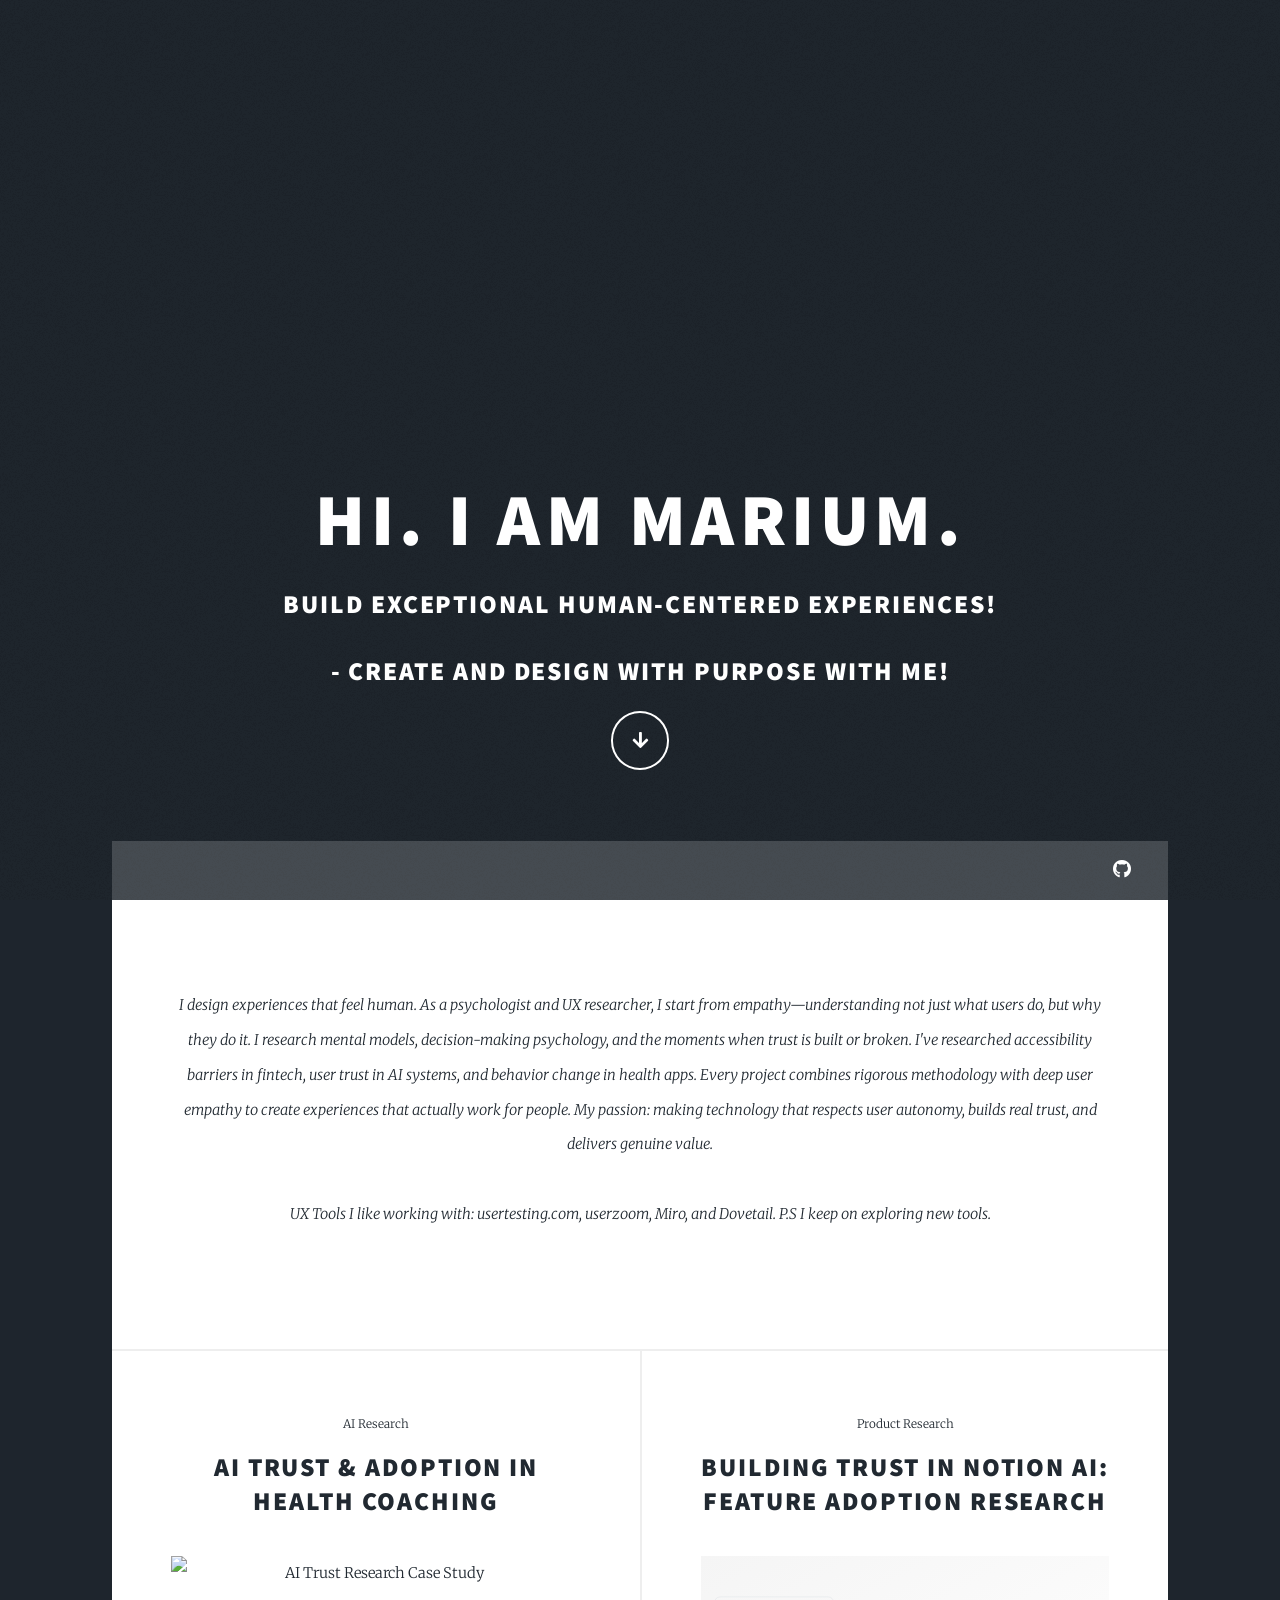
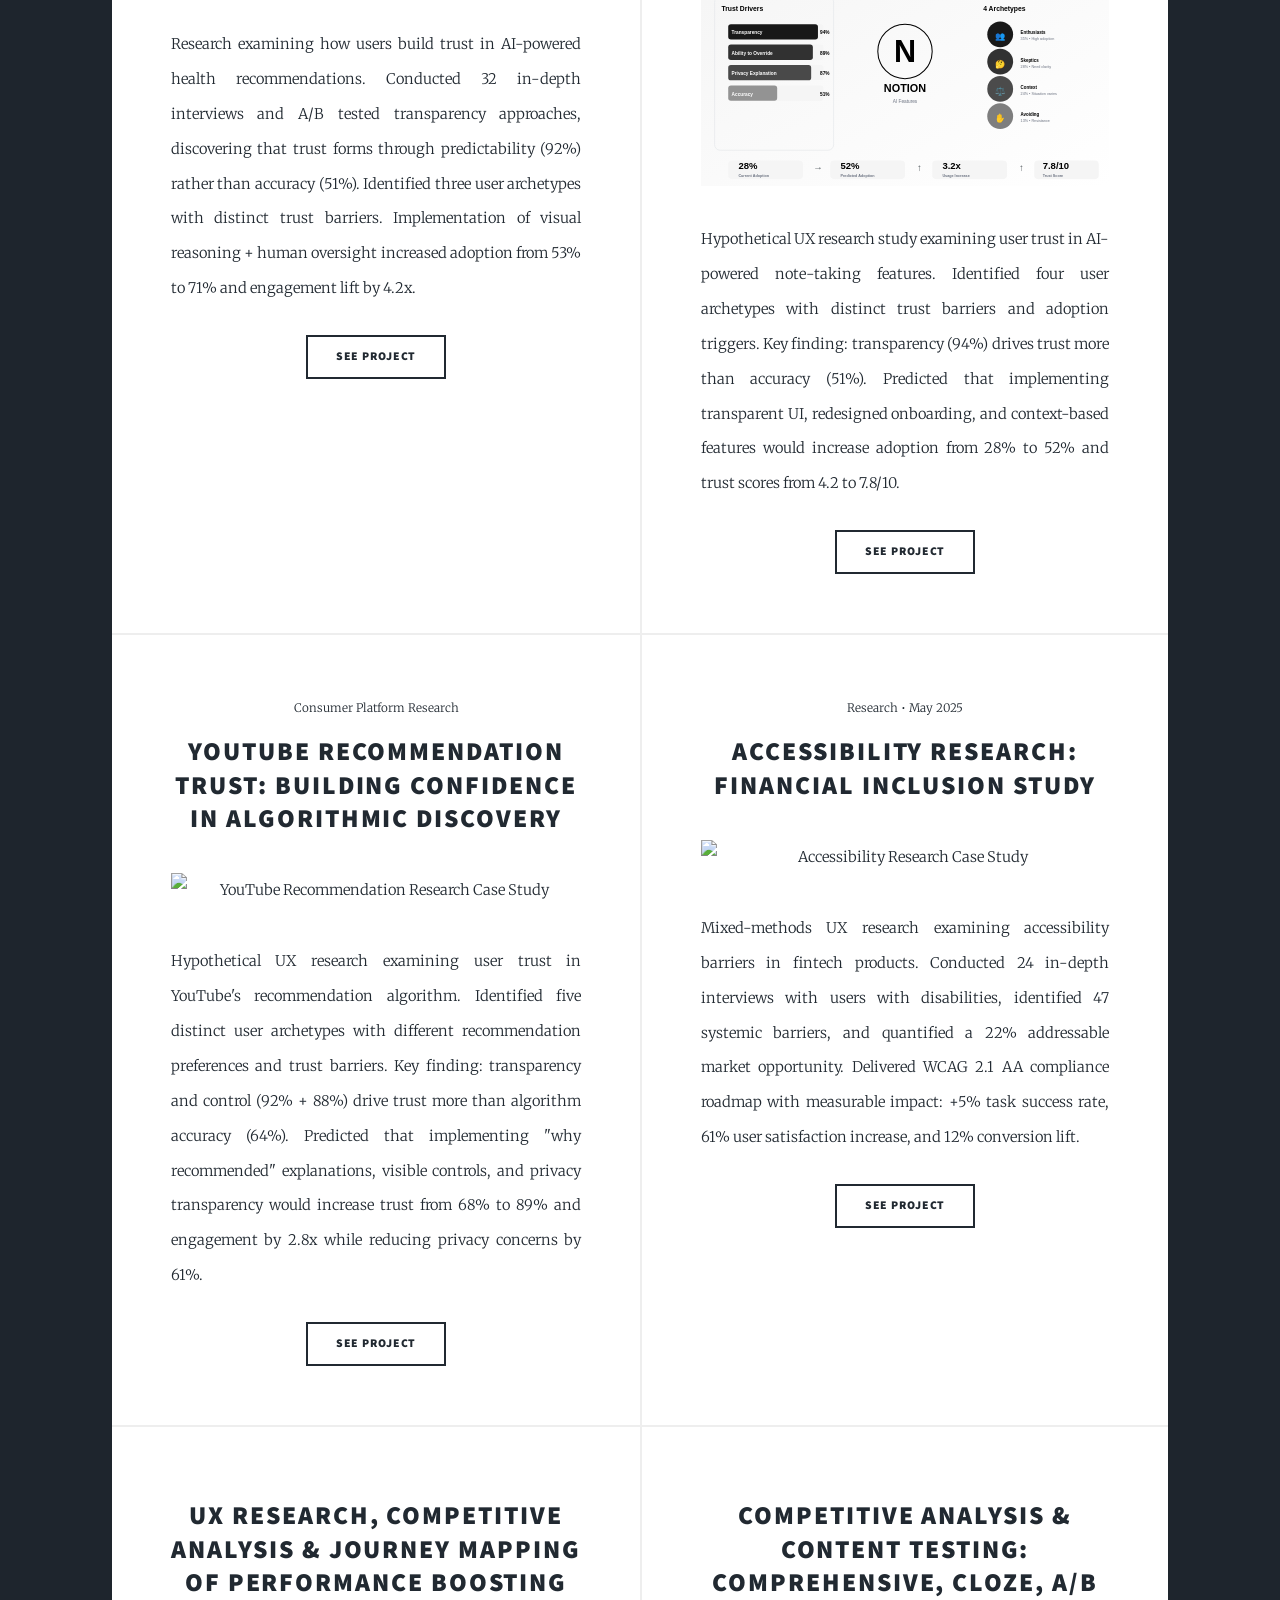
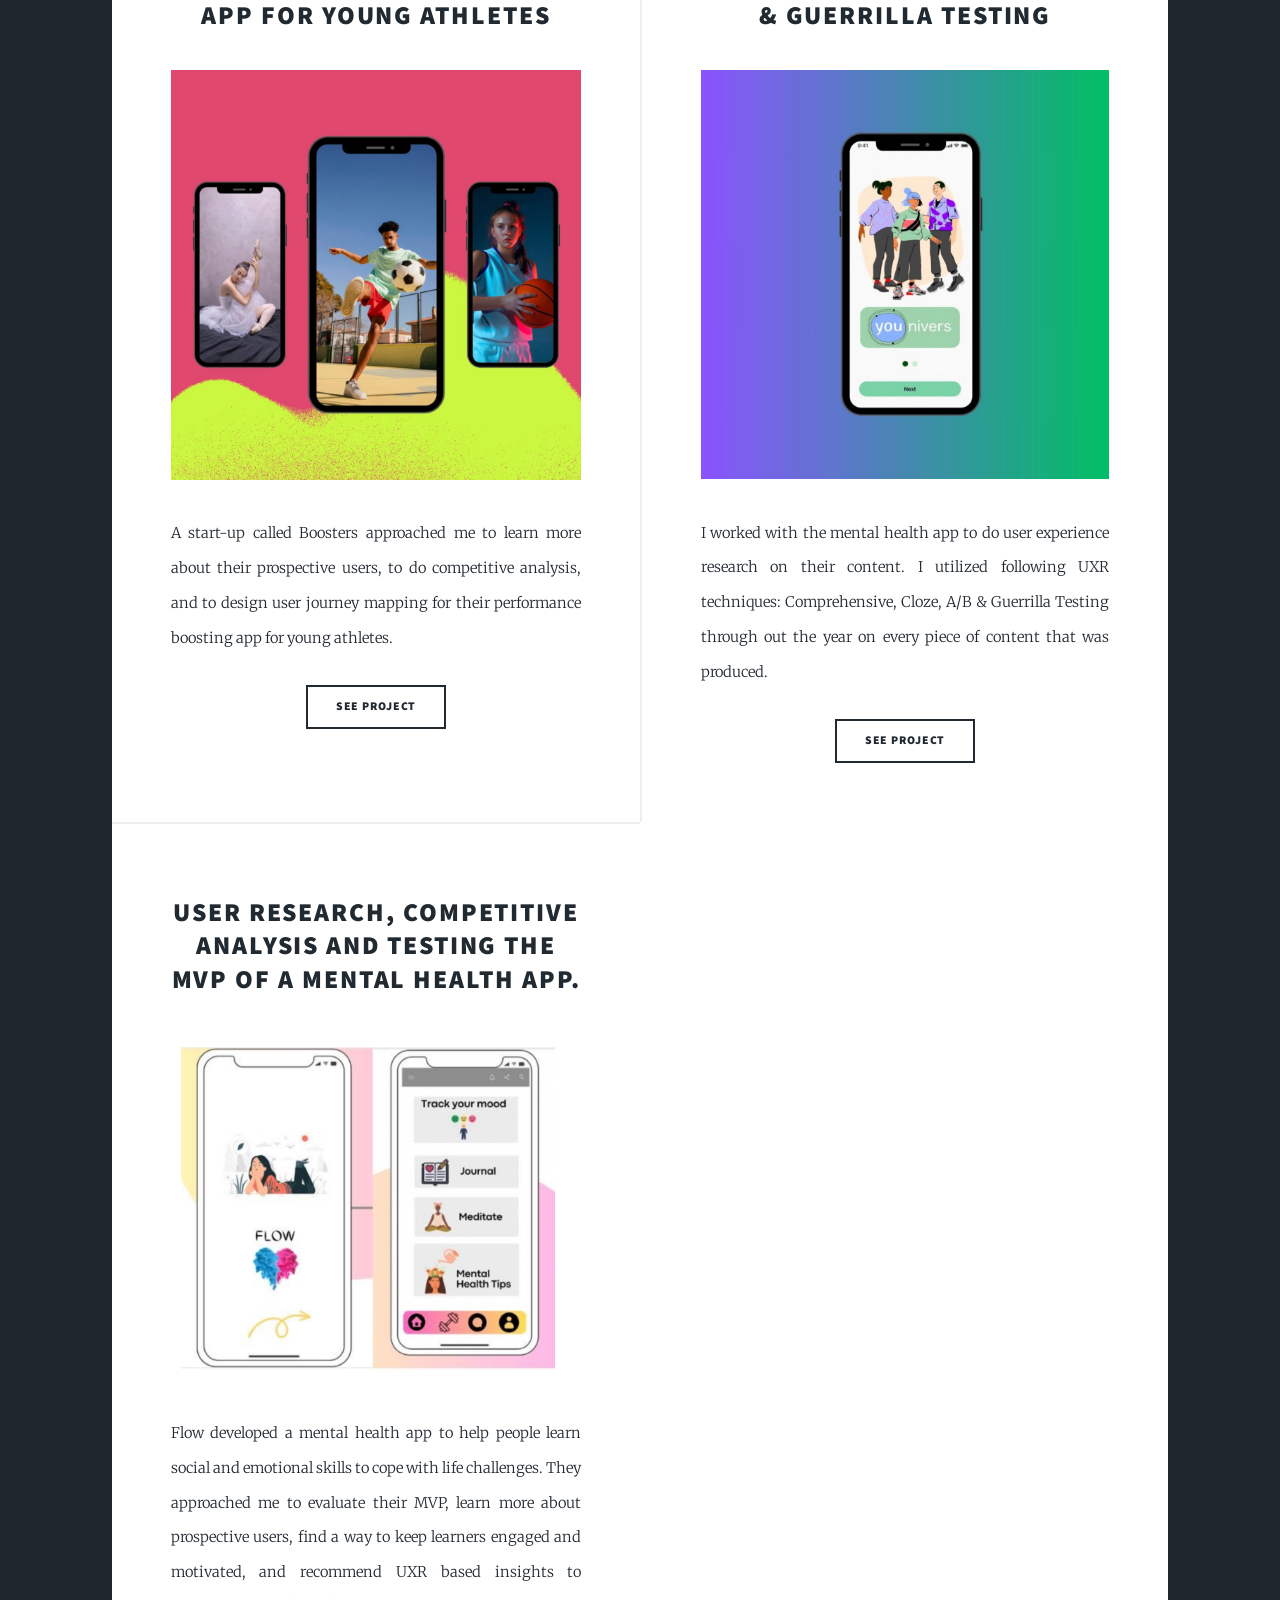
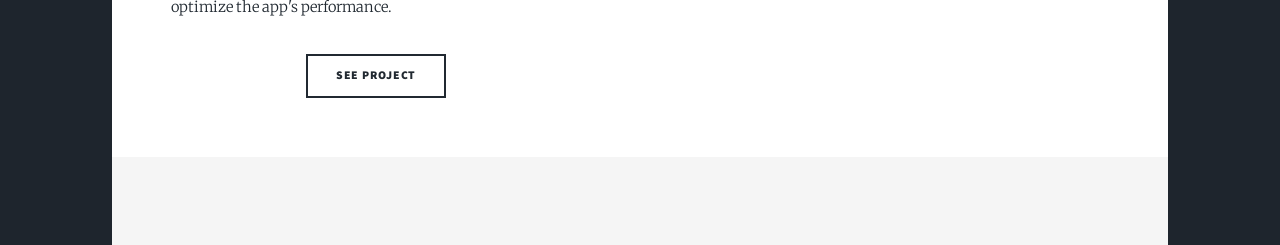
==== commit dfbdac51: "Revert changes to index.html Restored original content and structure of index.html." ====
--- a/index.html
+++ b/index.html
@@ -86,7 +86,7 @@
           <!-- NEW PROJECT: AI Trust & Adoption -->
           <article>
             <header>
-              <span class="date">AI Research • May 2025</span>
+              <span class="date">AI Research </span>
               <h2>
                 <a href="ai-trust-adoption.html"
                   >AI Trust & Adoption in Health Coaching</a
@@ -111,7 +111,7 @@
           <!-- NEW PROJECT: Notion AI Adoption -->
           <article>
             <header>
-              <span class="date">Product Research • May 2025</span>
+              <span class="date">Product Research </span>
               <h2>
                 <a href="notion-ai-adoption.html"
                   >Building Trust in Notion AI: Feature Adoption Research</a
@@ -119,7 +119,7 @@
               </h2>
             </header>
             <a href="notion-ai-adoption.html" class="image fit"
-              ><img src="images/notion-ai-research.png" alt="Notion AI Research Case Study"
+              ><img src="images/notion-ai-research.svg" alt="Notion AI Research Case Study"
             /></a>
             <p>
               Hypothetical UX research study examining user trust in AI-powered note-taking features. 
@@ -136,7 +136,7 @@
           <!-- NEW PROJECT: YouTube Recommendations -->
           <article>
             <header>
-              <span class="date">Consumer Platform Research • May 2025</span>
+              <span class="date">Consumer Platform Research </span>
               <h2>
                 <a href="youtube-recommendation.html"
                   >YouTube Recommendation Trust: Building Confidence in Algorithmic Discovery</a
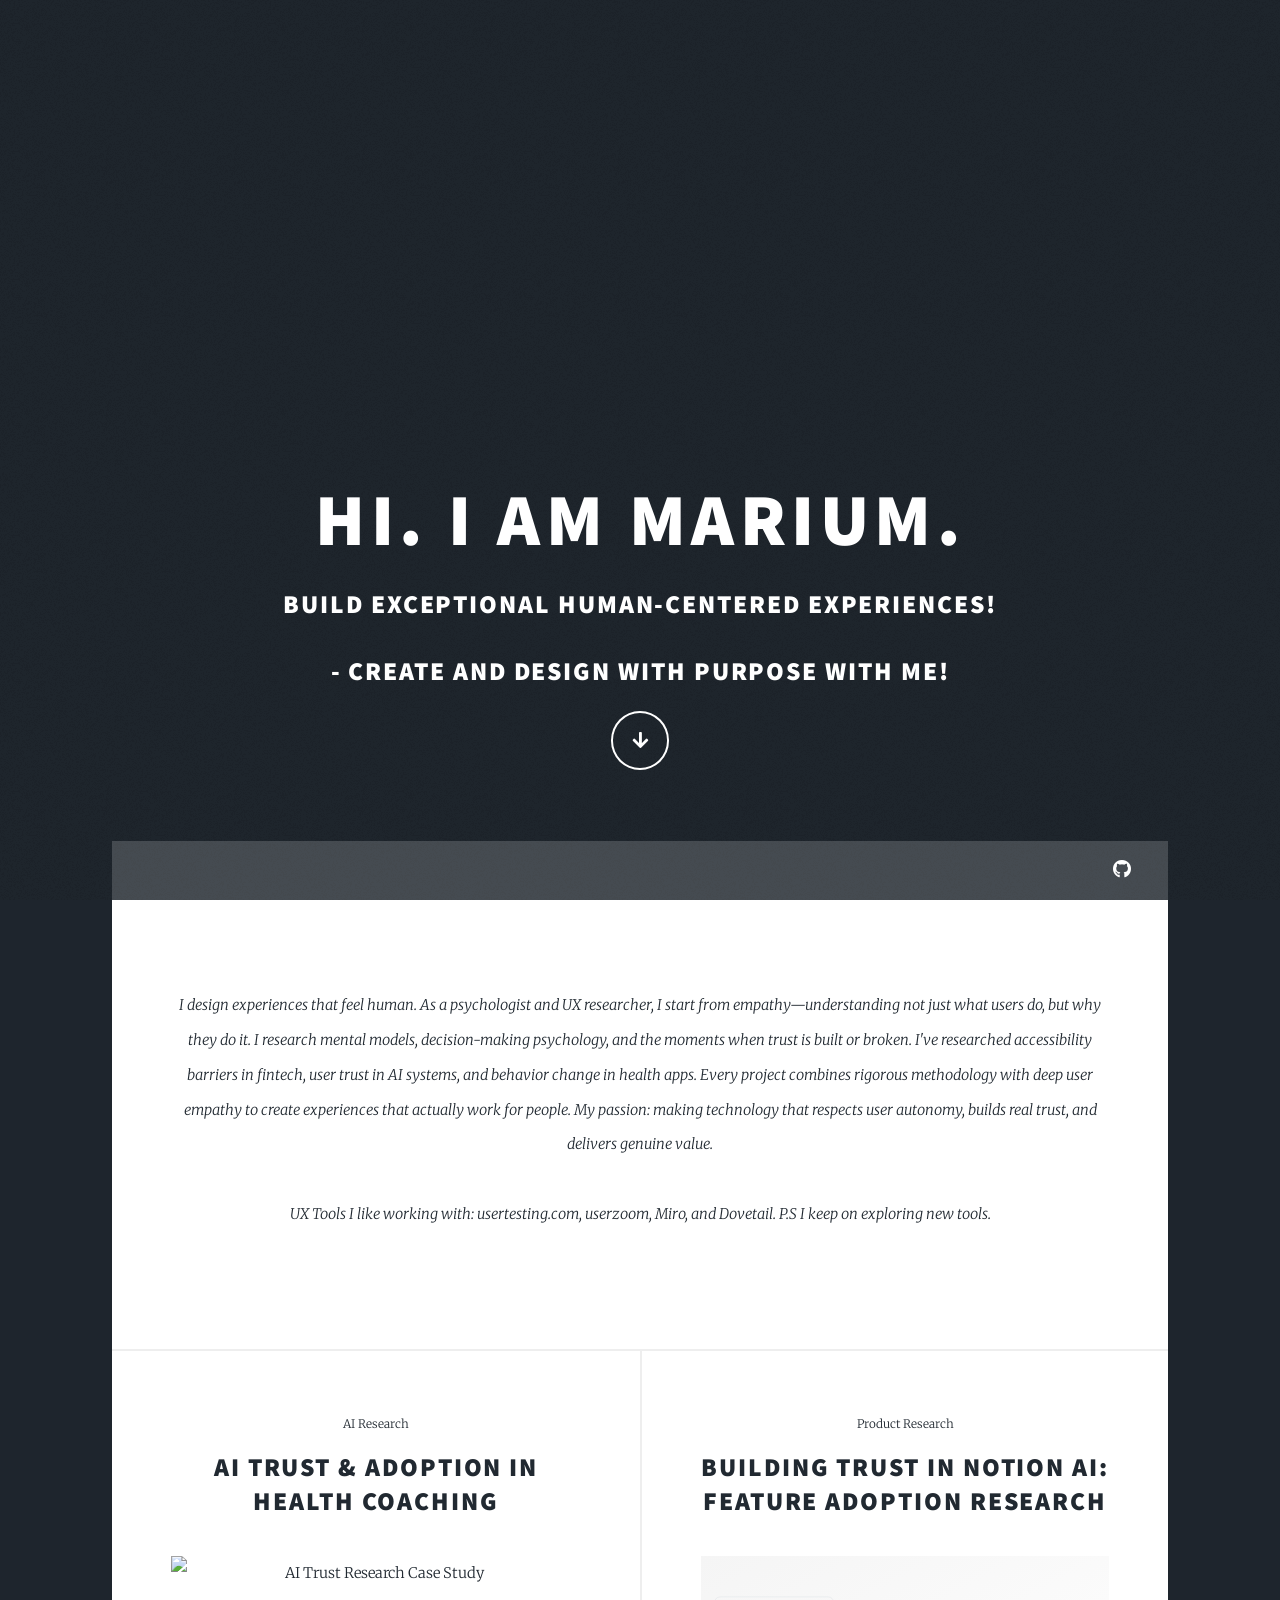
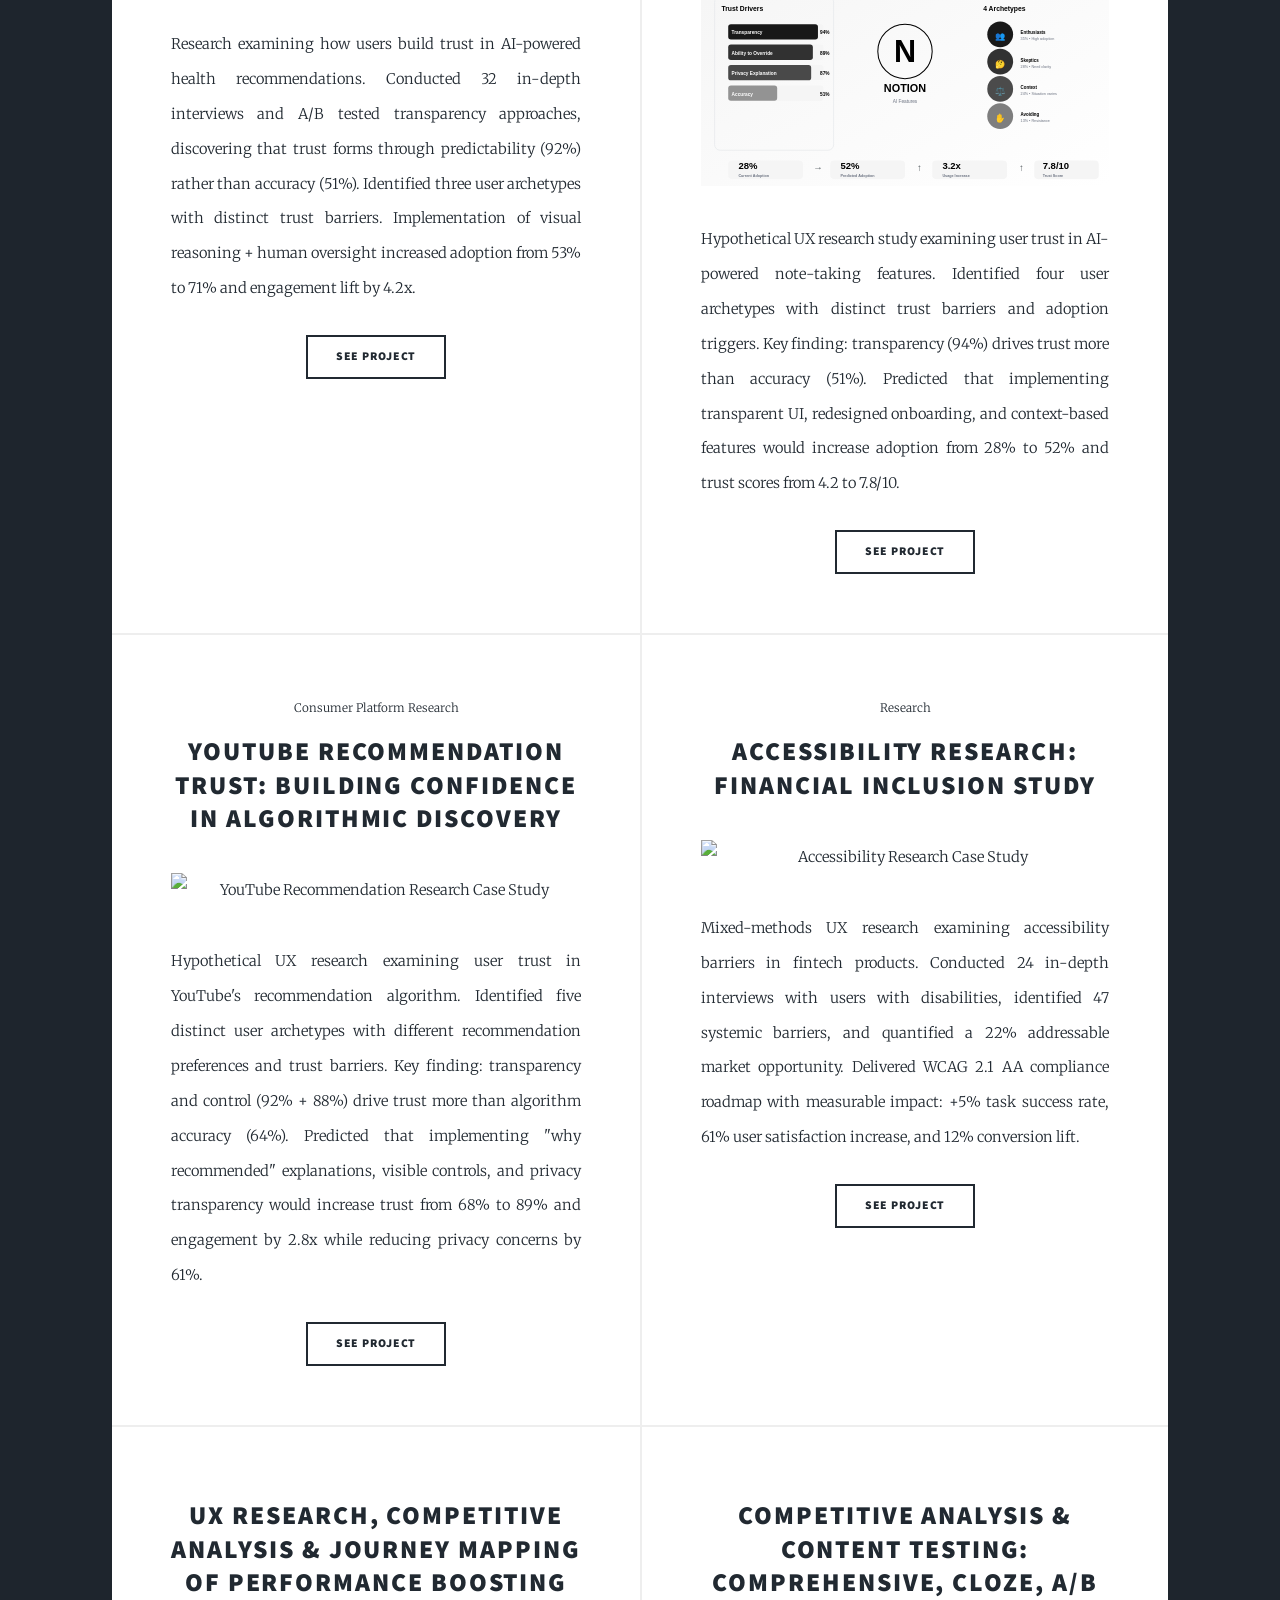
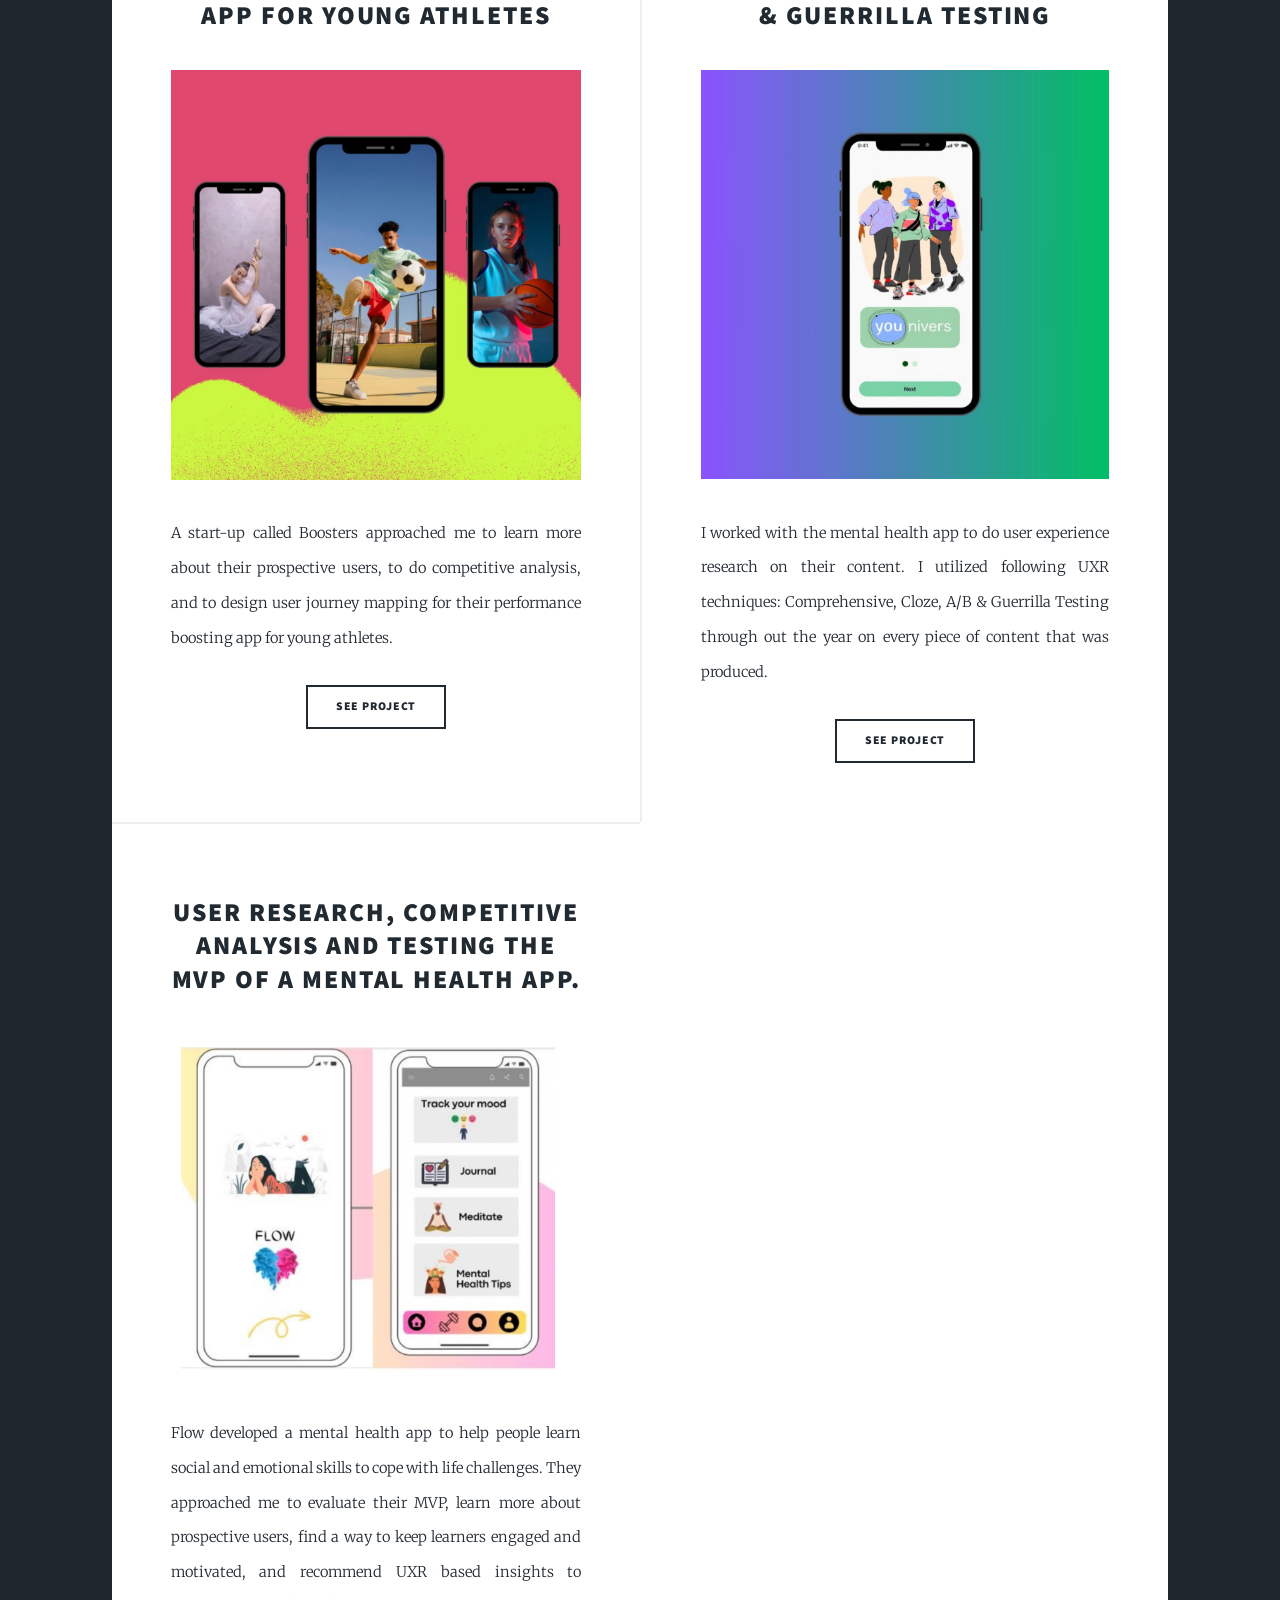
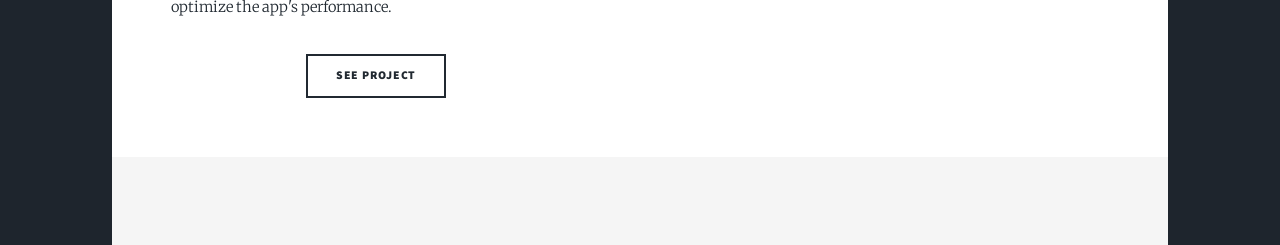
==== commit f332f59d: "Update index.html" ====
--- a/index.html
+++ b/index.html
@@ -144,7 +144,7 @@
               </h2>
             </header>
             <a href="youtube-recommendation.html" class="image fit"
-              ><img src="images/youtube-recommendation-research.png" alt="YouTube Recommendation Research Case Study"
+              ><img src="images/youtube.png" alt="YouTube Recommendation Research Case Study"
             /></a>
             <p>
               Hypothetical UX research examining user trust in YouTube's recommendation algorithm. 
@@ -161,7 +161,7 @@
           <!-- NEW PROJECT: Accessibility Research -->
           <article>
             <header>
-              <span class="date">Research • May 2025</span>
+              <span class="date">Research </span>
               <h2>
                 <a href="accessibility-case-study.html"
                   >Accessibility Research: Financial Inclusion Study</a
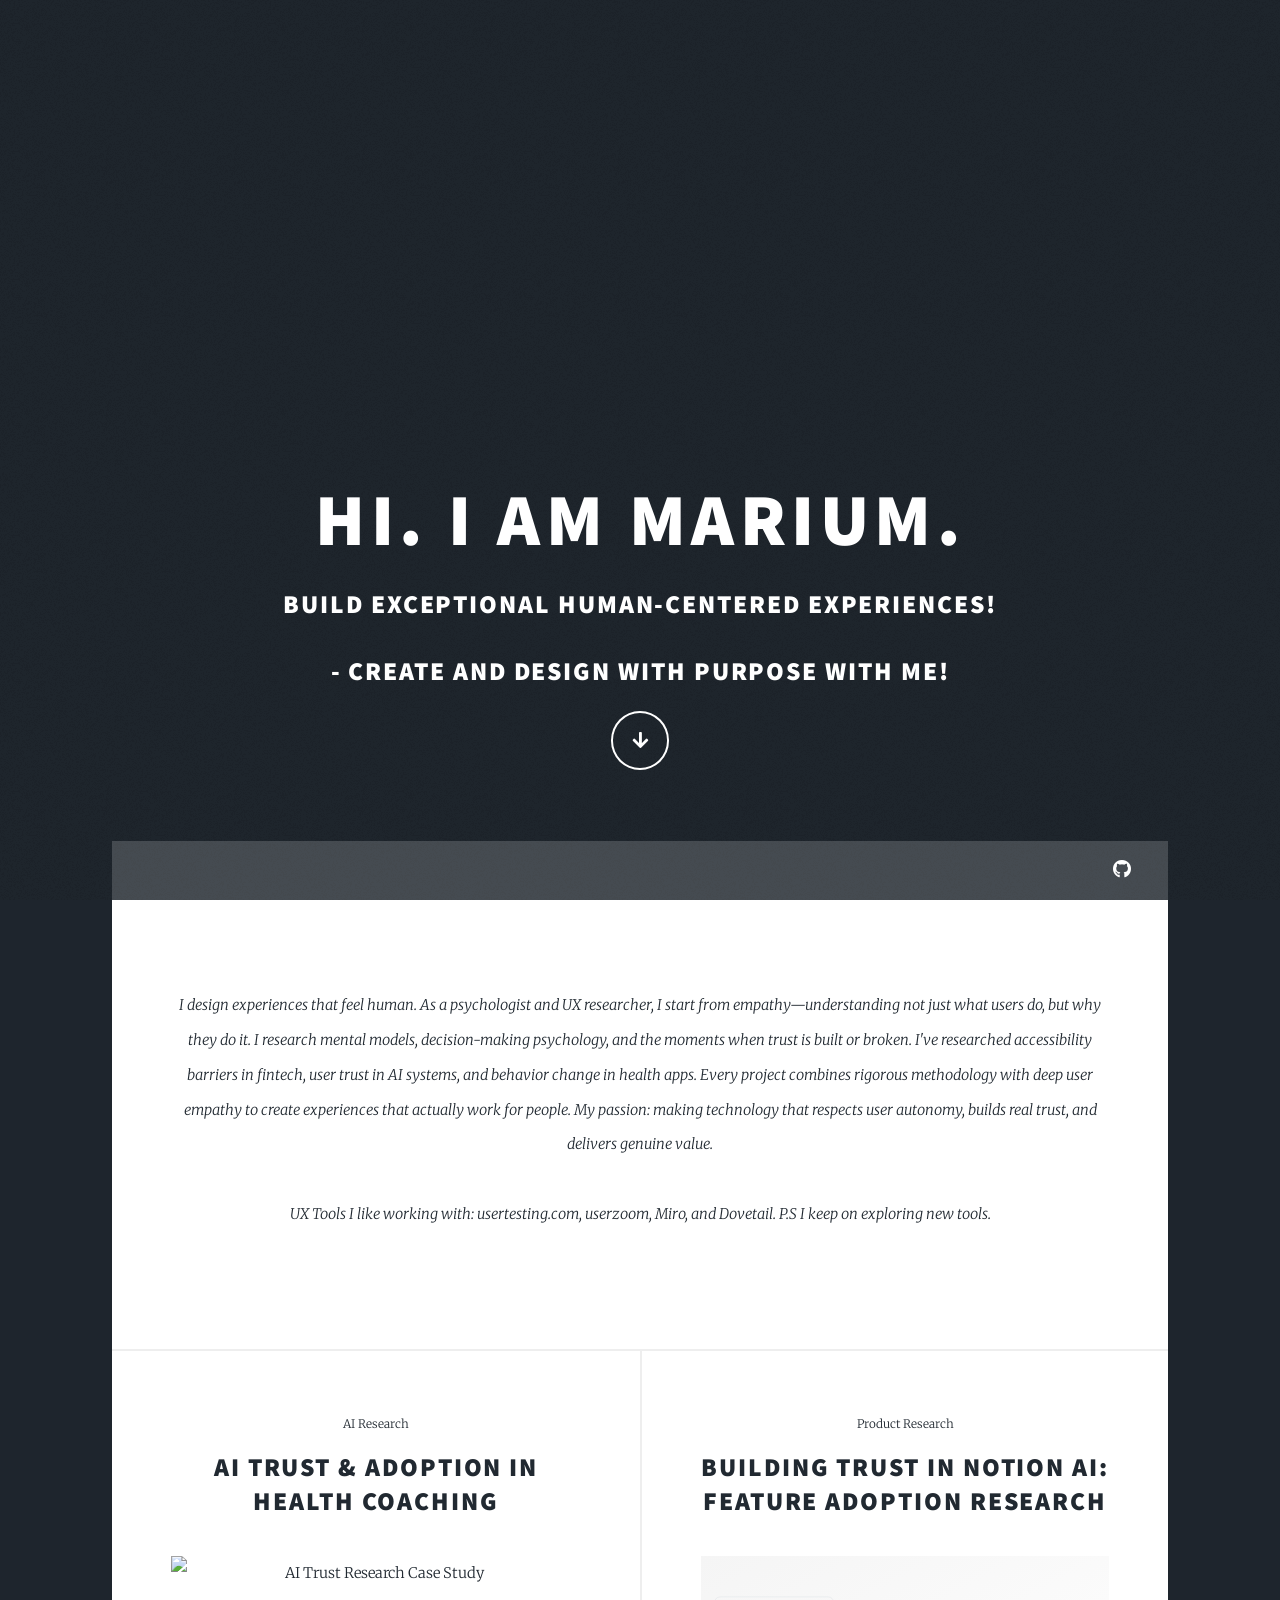
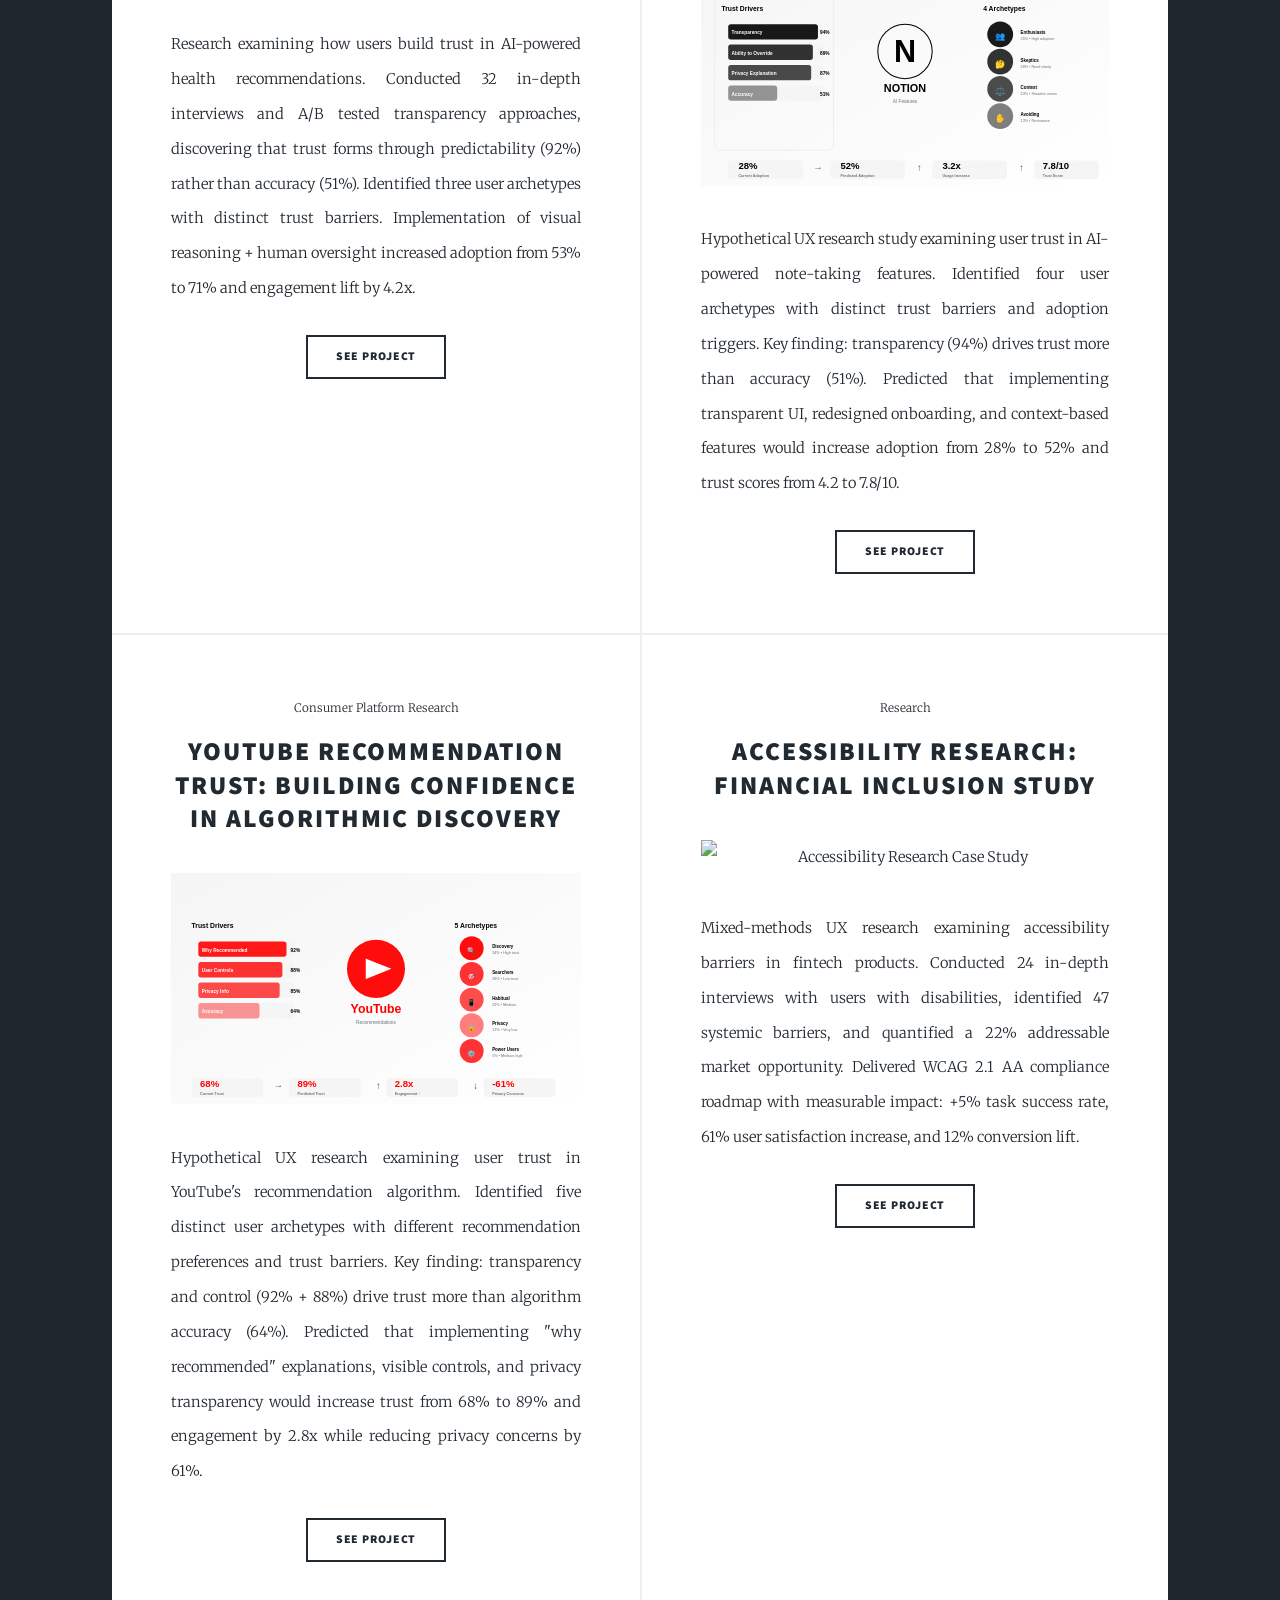
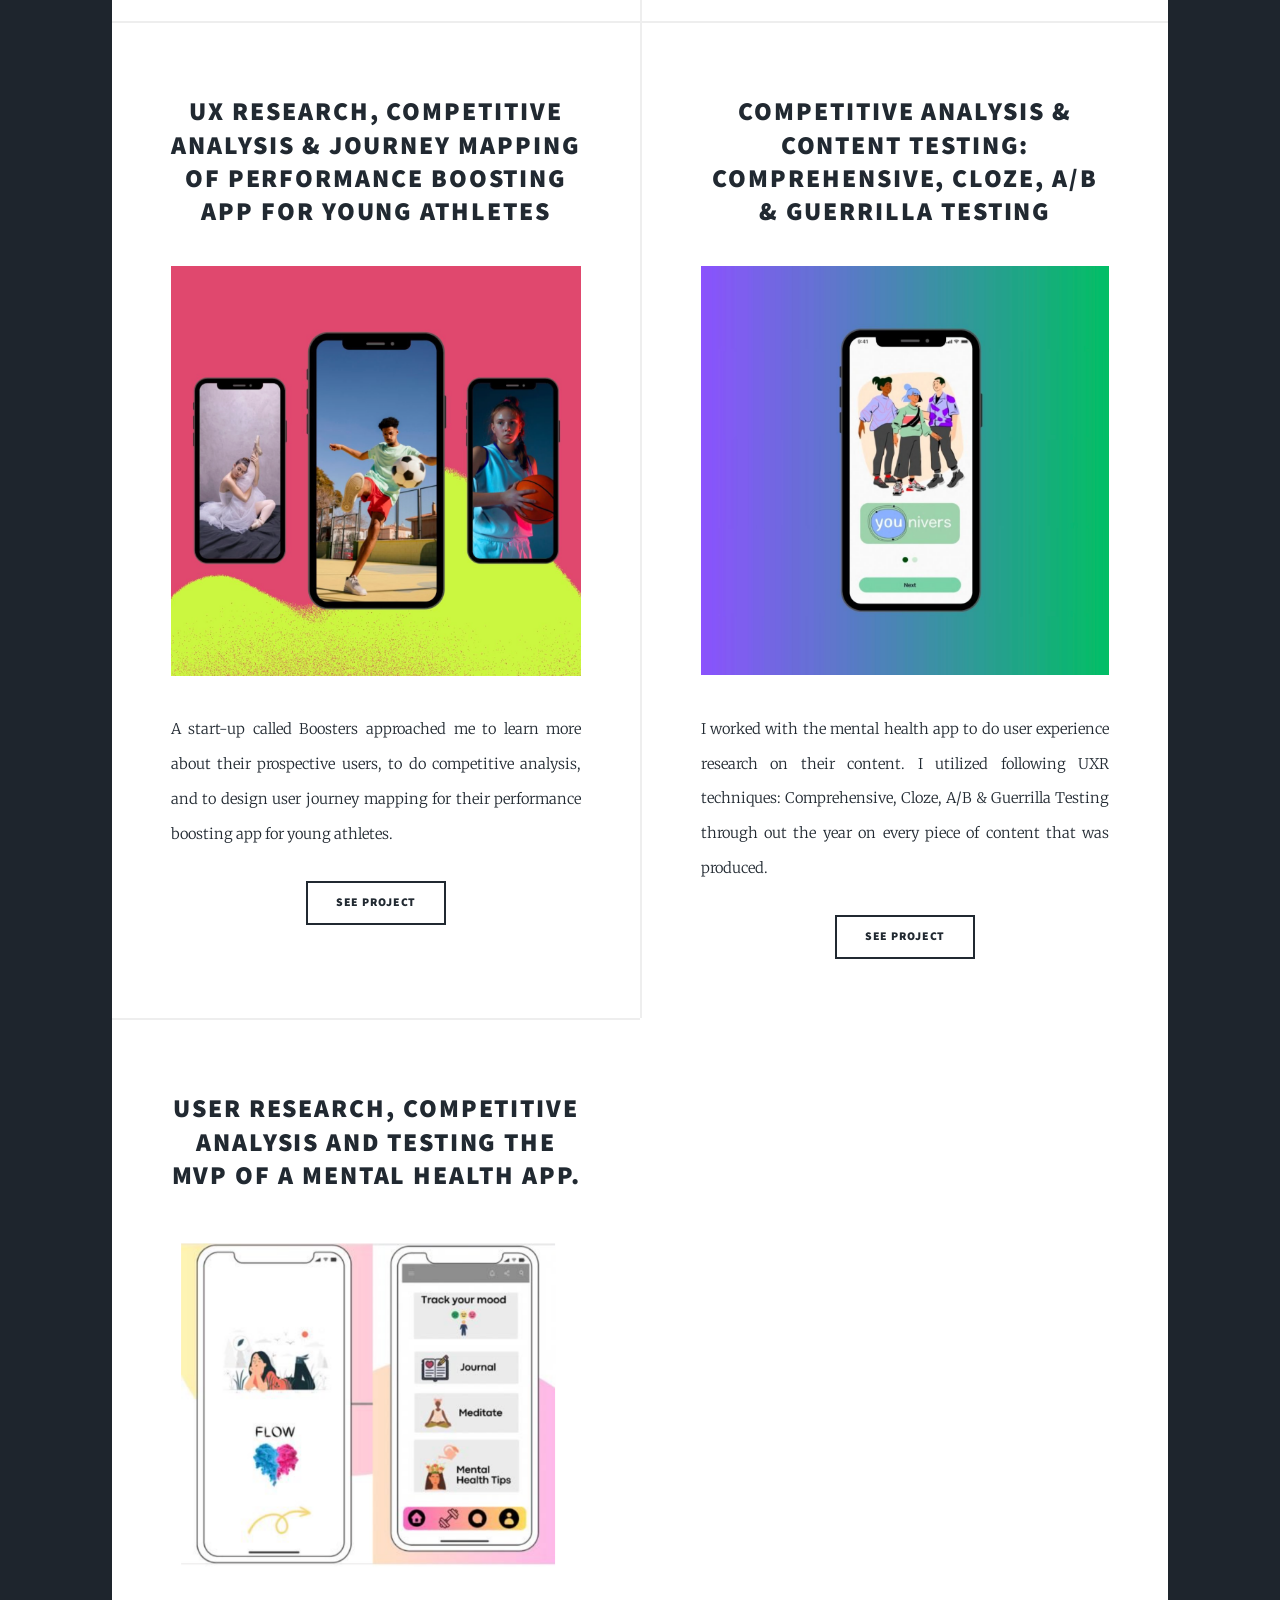
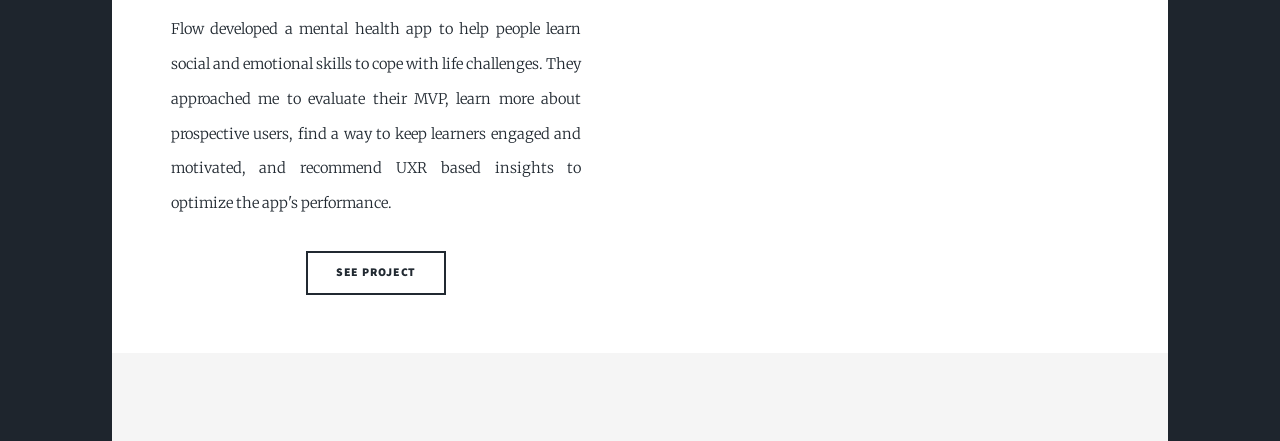
==== commit c4023c8b: "Restore original content in index.html" ====
--- a/index.html
+++ b/index.html
@@ -144,7 +144,7 @@
               </h2>
             </header>
             <a href="youtube-recommendation.html" class="image fit"
-              ><img src="images/youtube.png" alt="YouTube Recommendation Research Case Study"
+              ><img src="images/youtube-recommendation-research.svg" alt="YouTube Recommendation Research Case Study"
             /></a>
             <p>
               Hypothetical UX research examining user trust in YouTube's recommendation algorithm. 
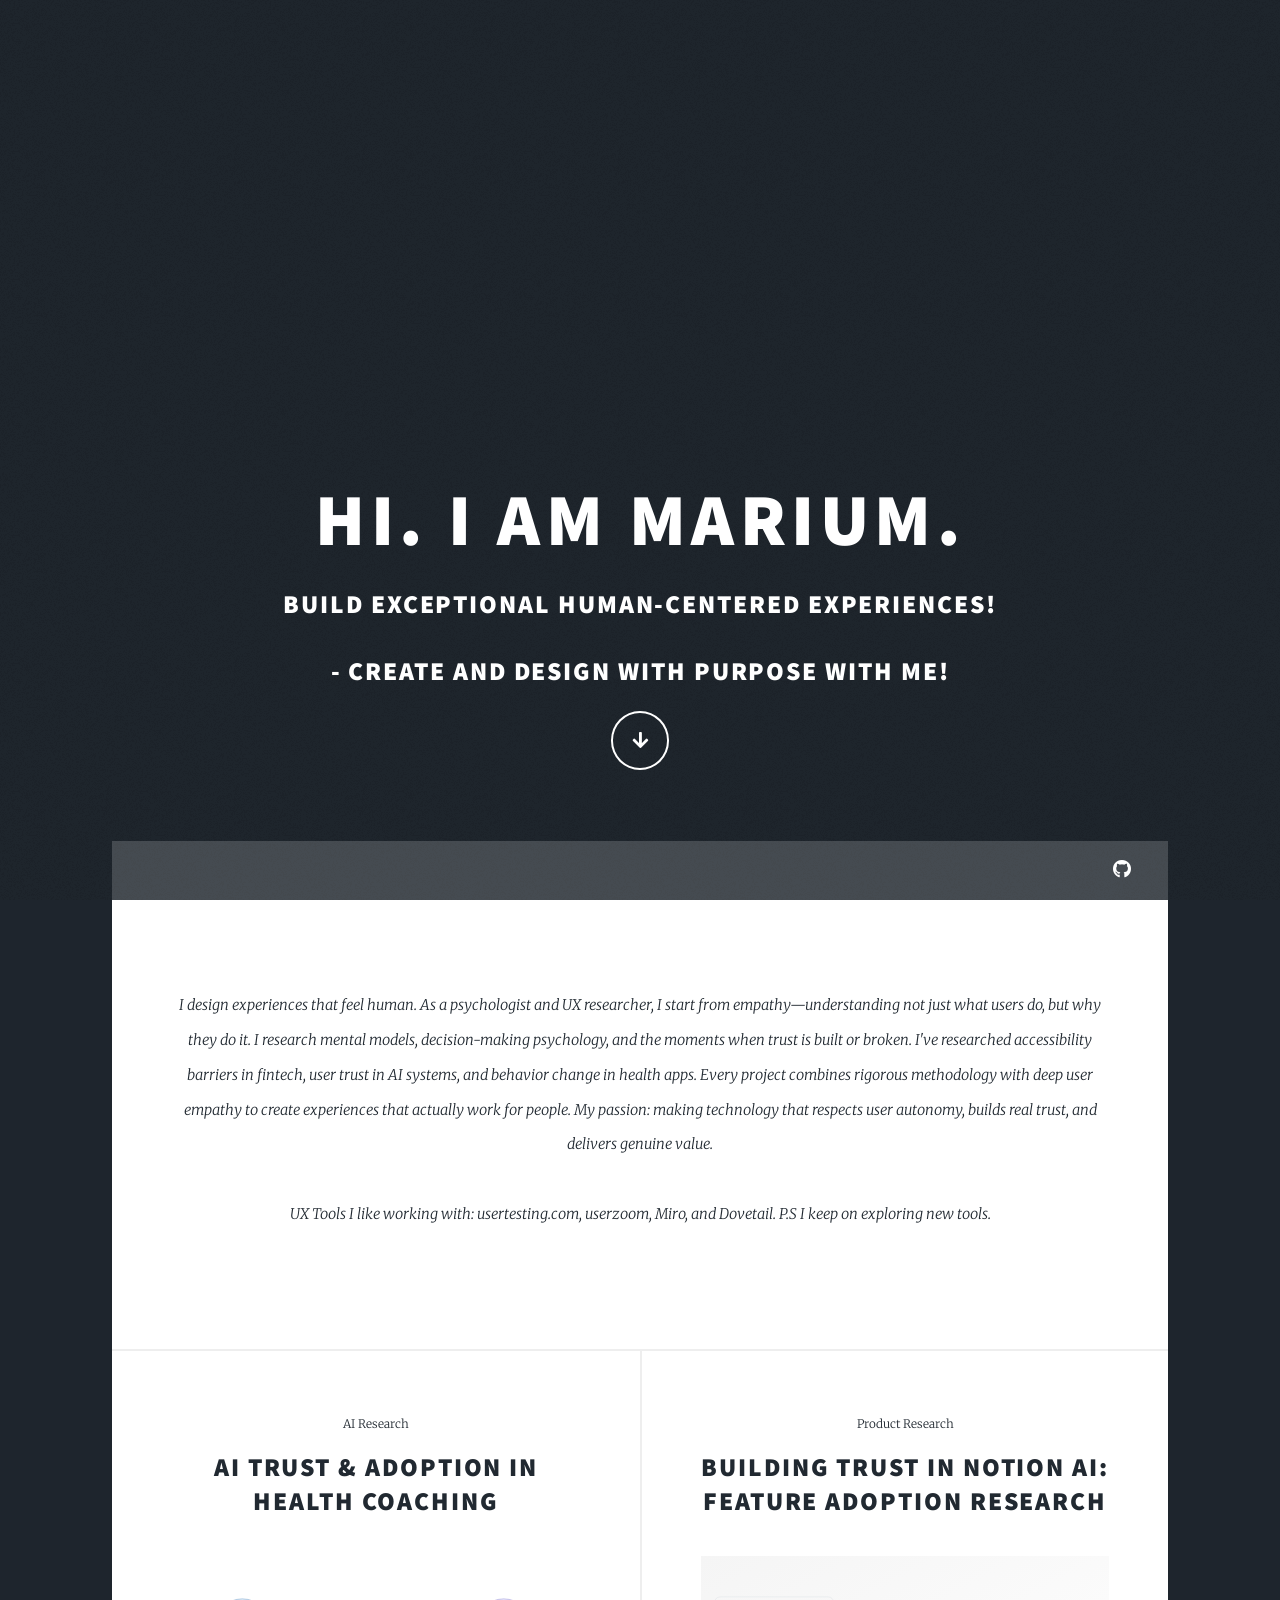
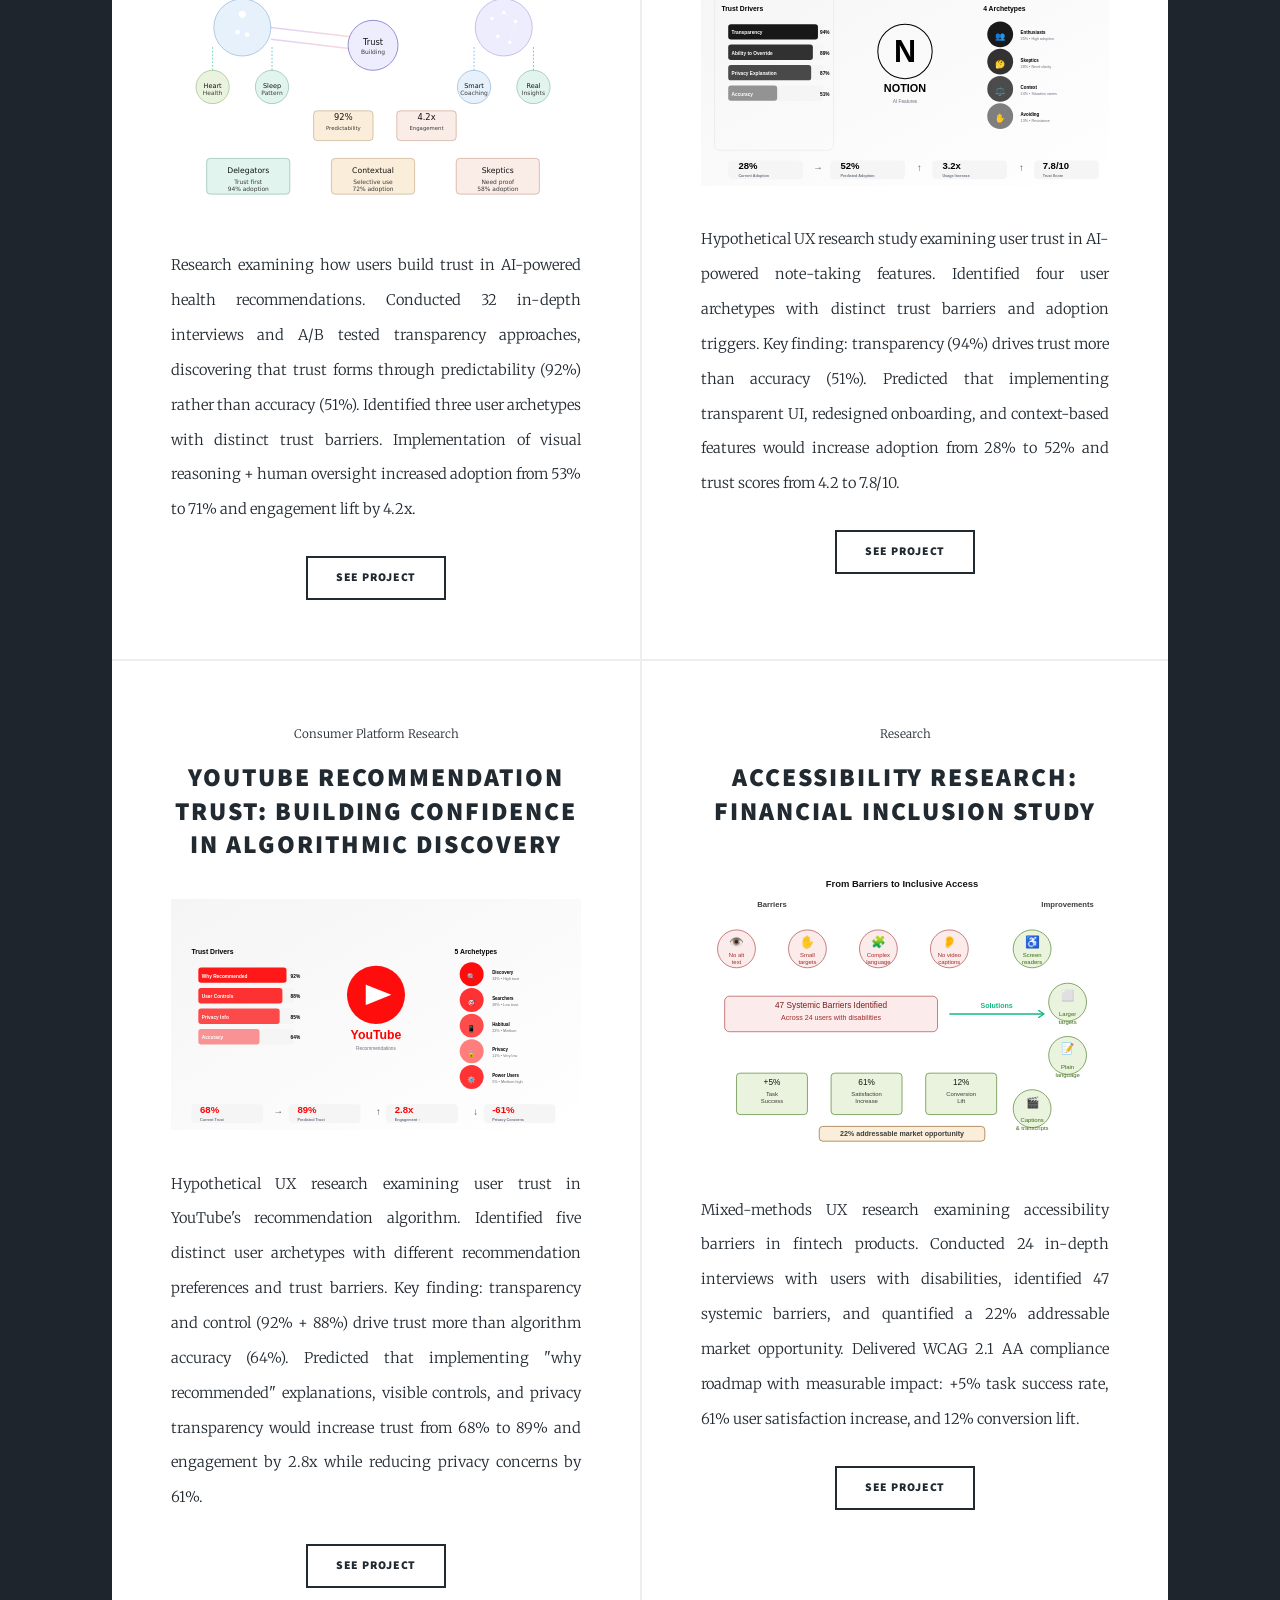
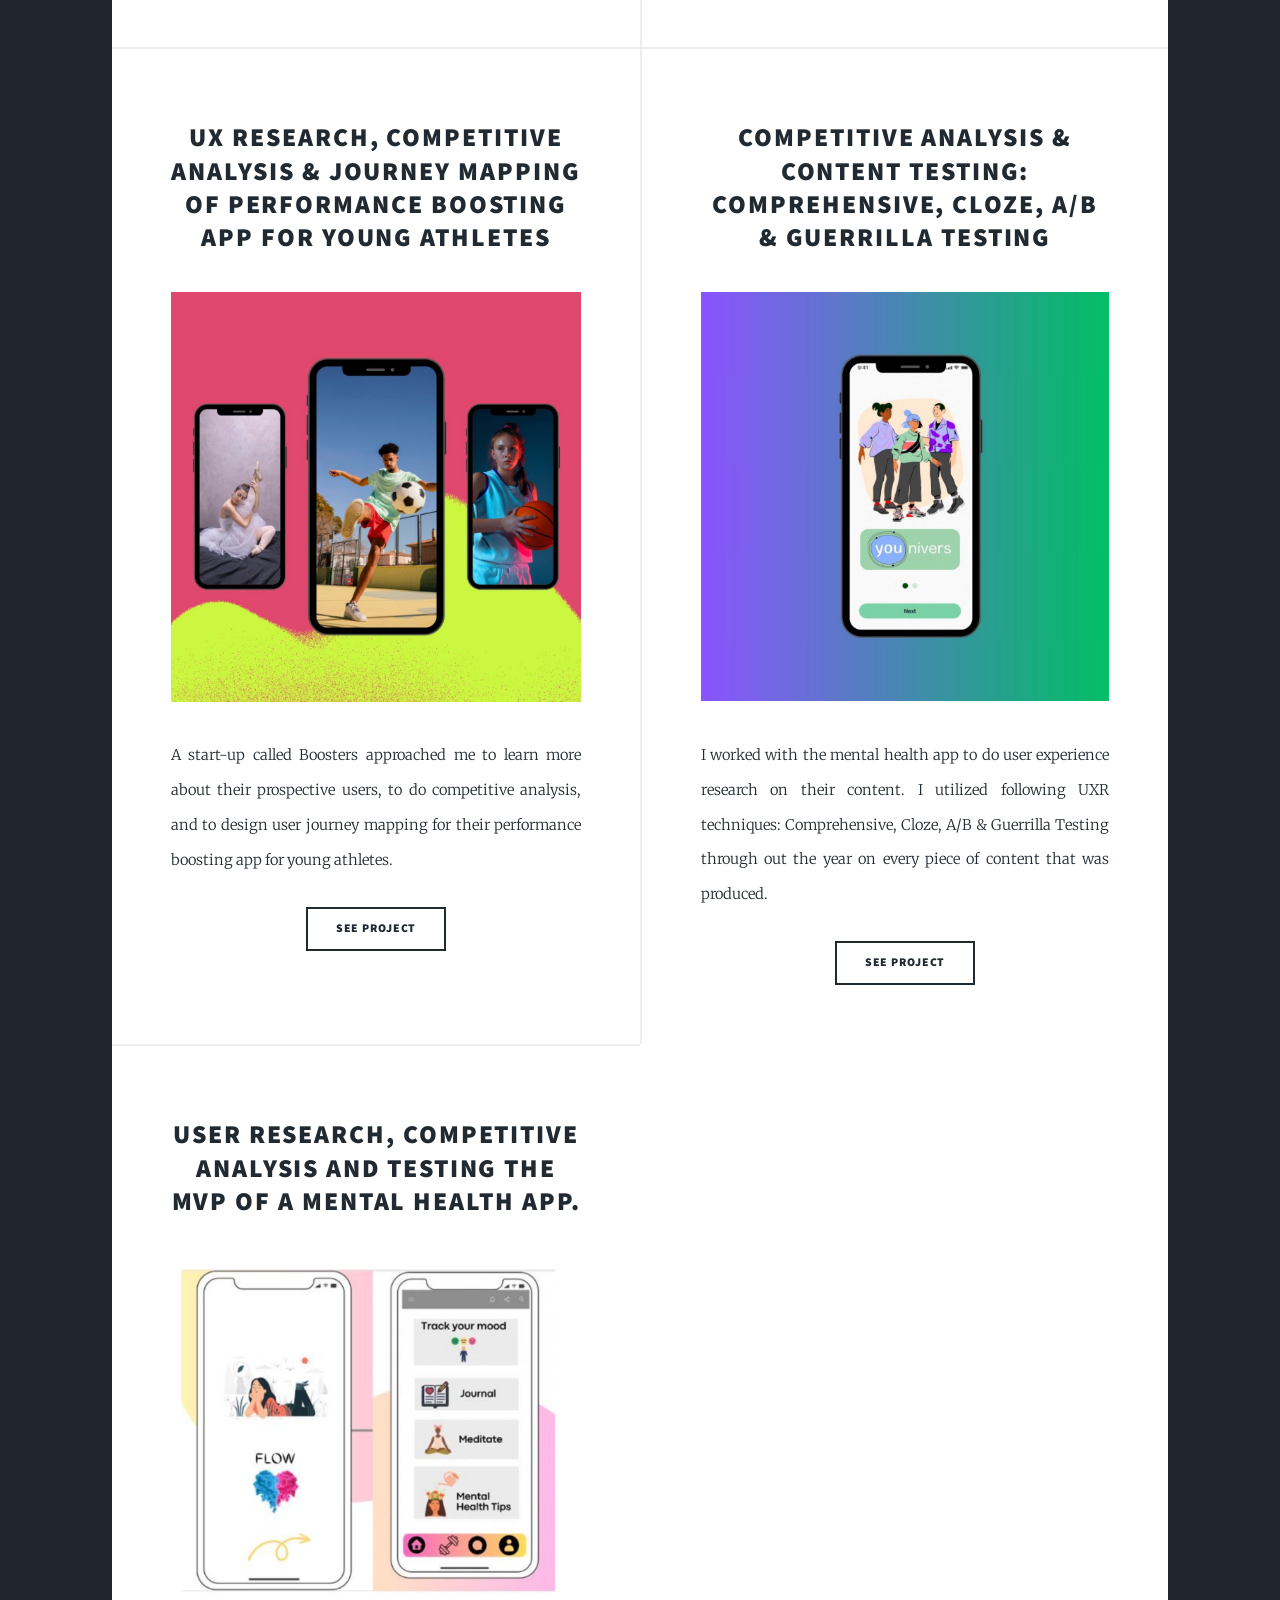
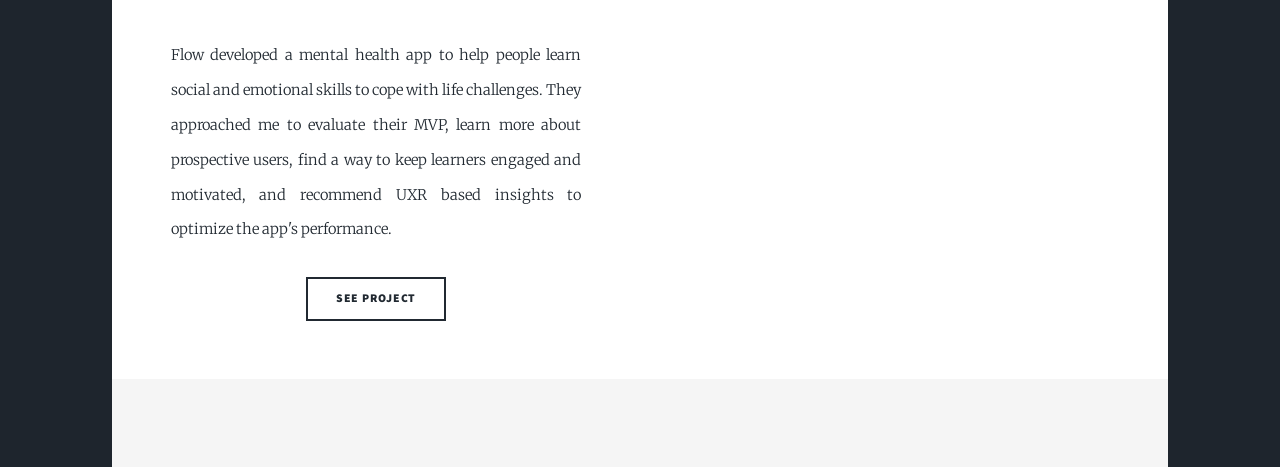
==== commit d6e49cbd: "Refactor index.html for improved structure and content" ====
--- a/index.html
+++ b/index.html
@@ -94,7 +94,7 @@
               </h2>
             </header>
             <a href="ai-trust-adoption.html" class="image fit"
-              ><img src="images/ai-trust-research.png" alt="AI Trust Research Case Study"
+              ><img src="images/ai_trust_adoption_hero.svg" alt="AI Trust Research Case Study"
             /></a>
             <p>
               Research examining how users build trust in AI-powered health recommendations. 
@@ -169,7 +169,7 @@
               </h2>
             </header>
             <a href="accessibility-case-study.html" class="image fit"
-              ><img src="images/accessibility-research.png" alt="Accessibility Research Case Study"
+              ><img src="images/accessibility_financial_inclusion_hero.svg" alt="Accessibility Research Case Study"
             /></a>
             <p>
               Mixed-methods UX research examining accessibility barriers in fintech products. 
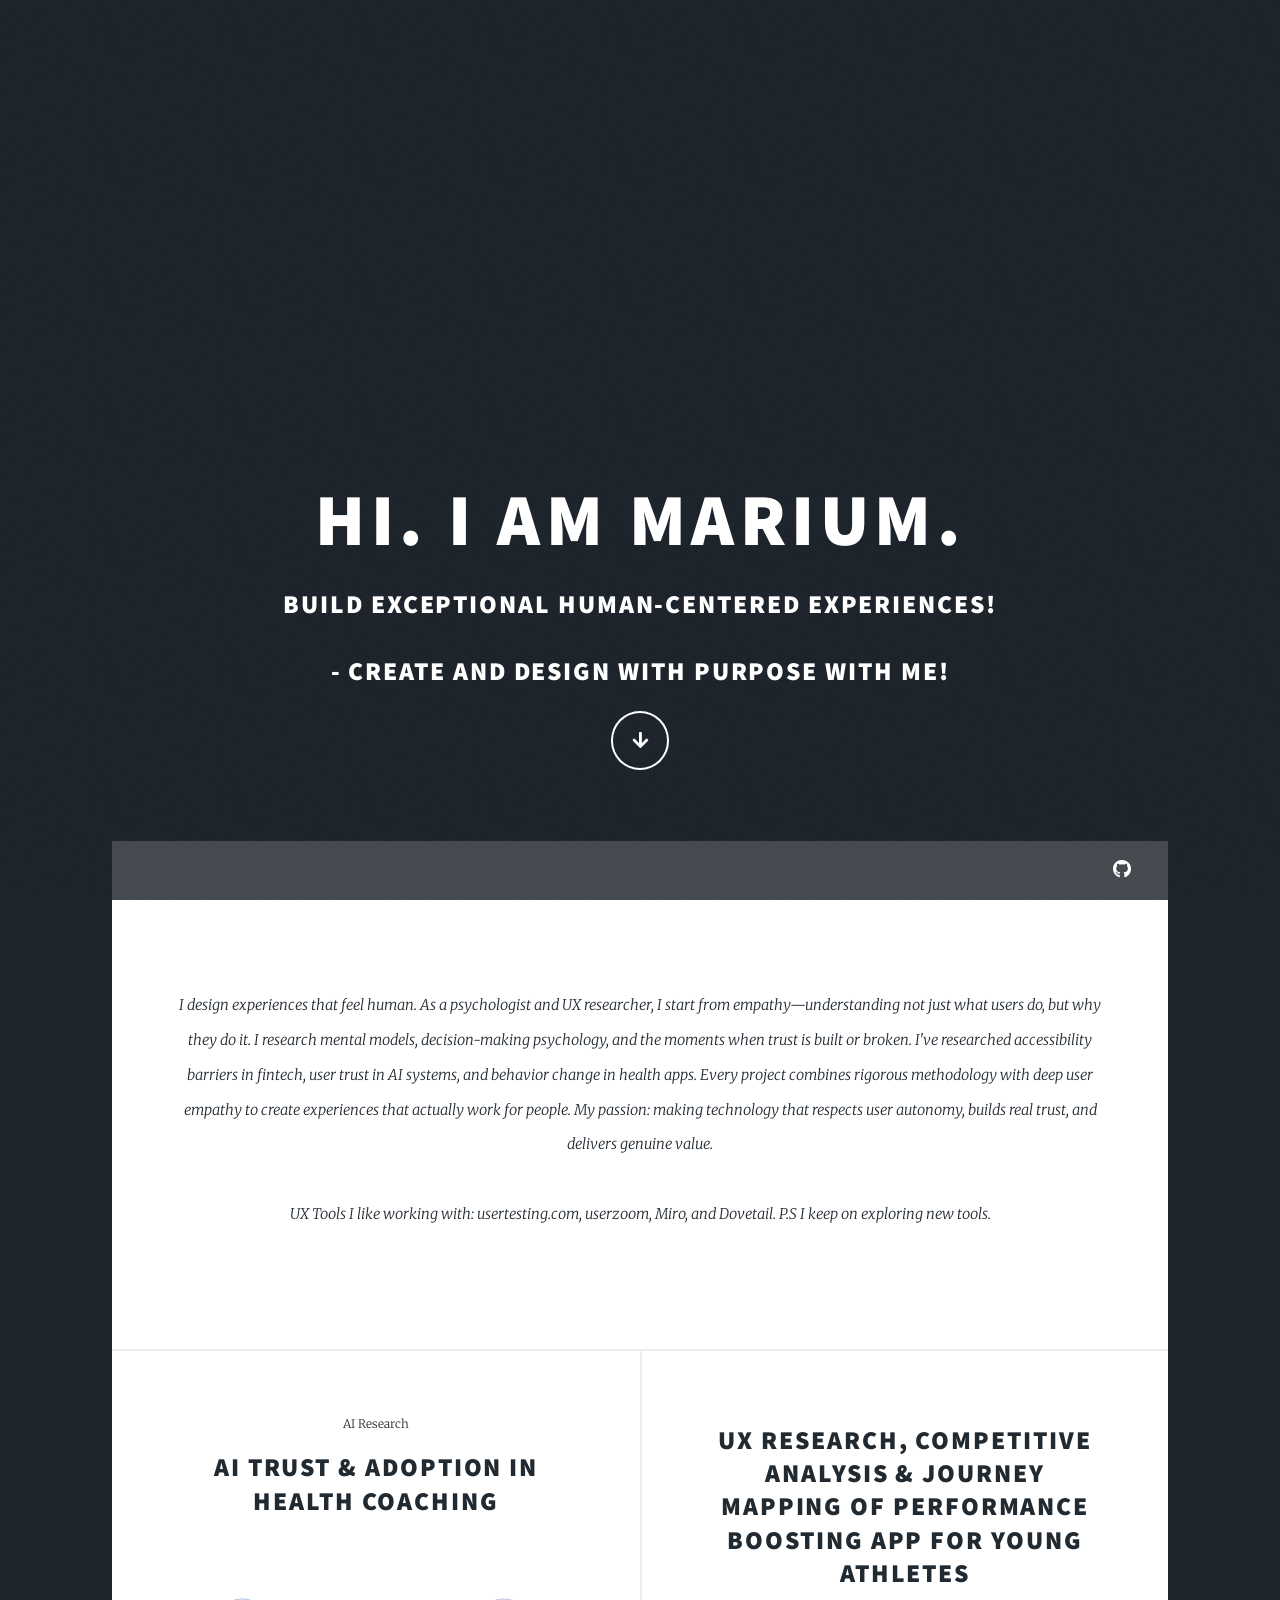
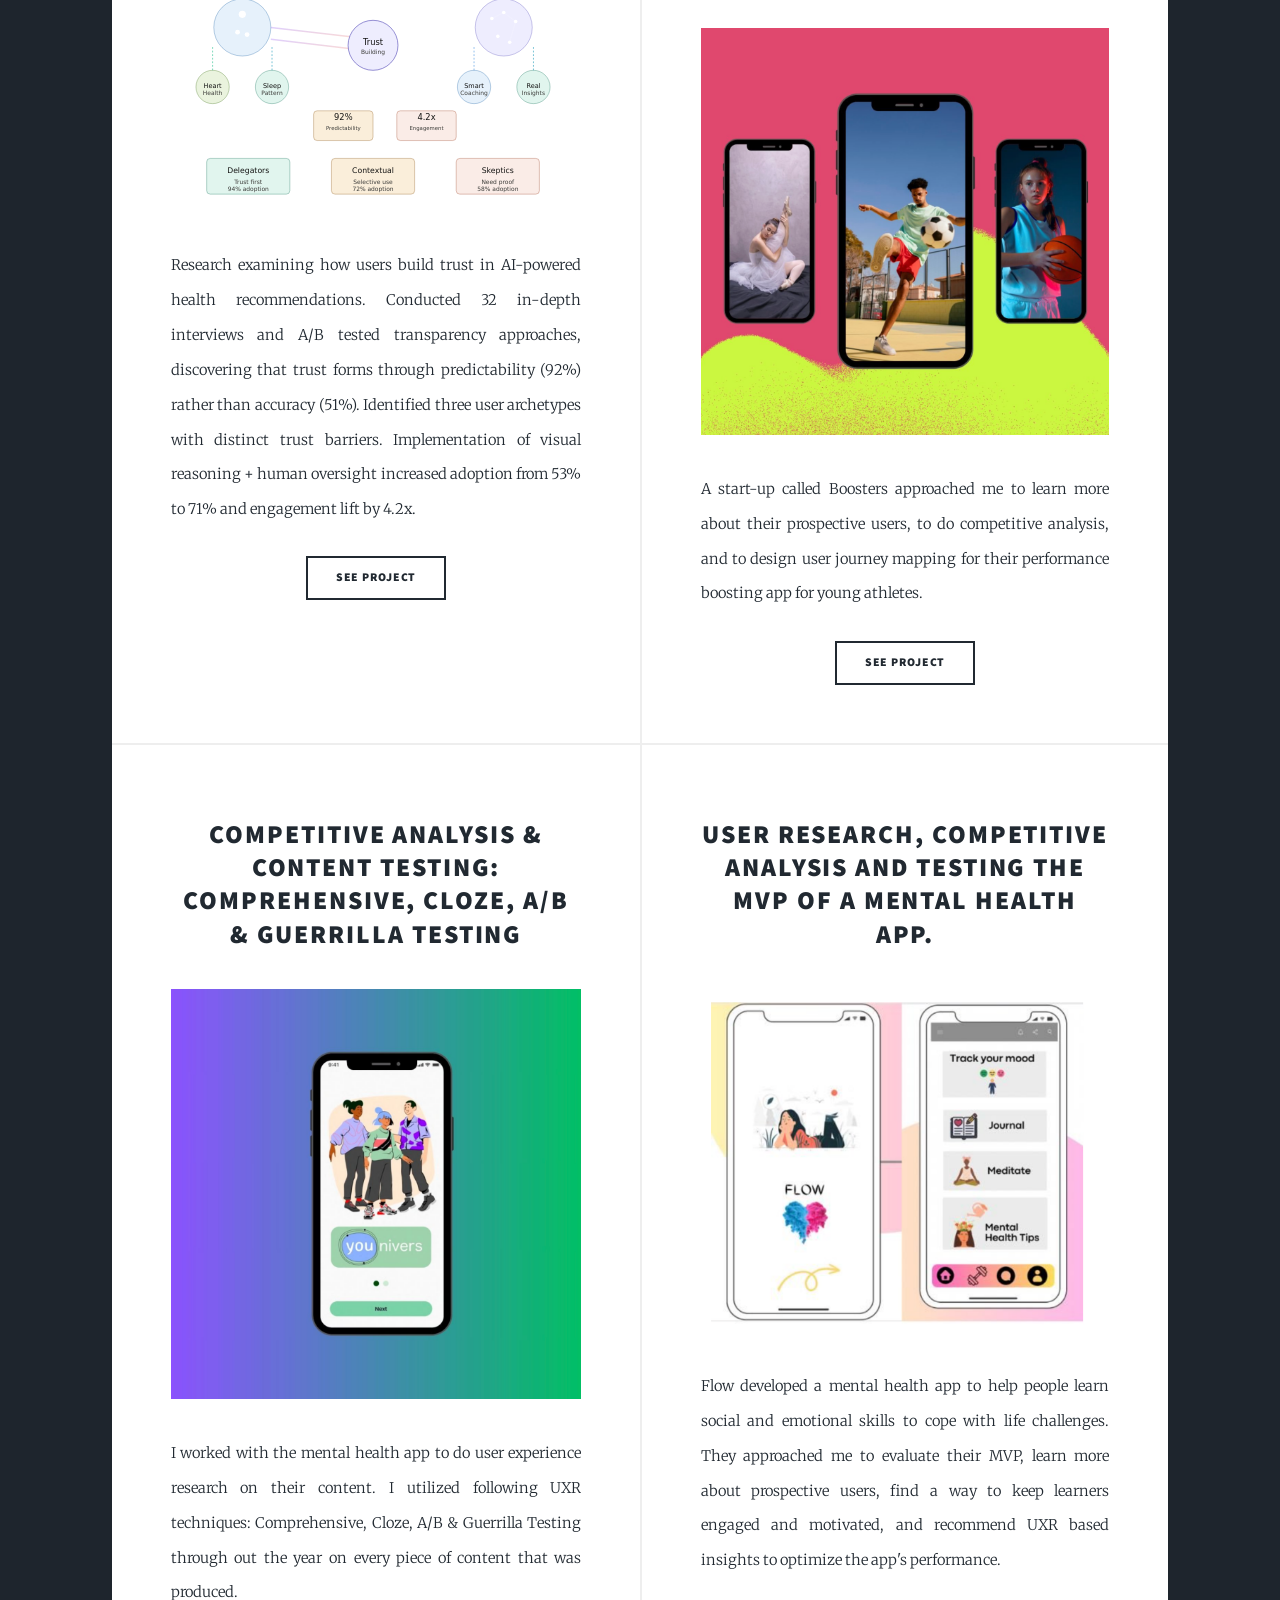
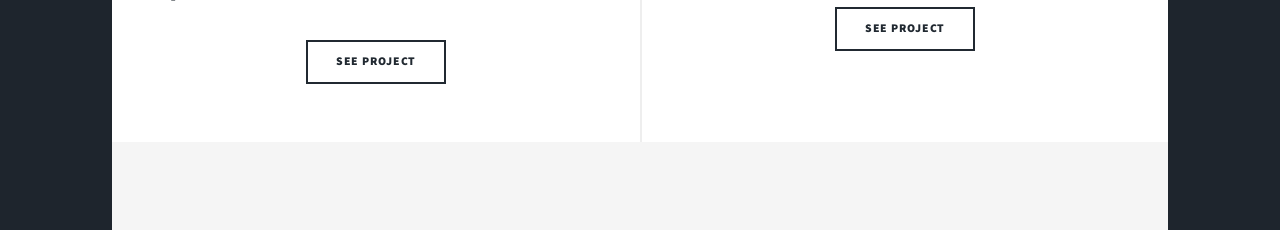
==== commit 374c7f5a: "Refactor index.html structure and content" ====
--- a/index.html
+++ b/index.html
@@ -108,79 +108,11 @@
             </ul>
           </article>
 
-          <!-- NEW PROJECT: Notion AI Adoption -->
-          <article>
-            <header>
-              <span class="date">Product Research </span>
-              <h2>
-                <a href="notion-ai-adoption.html"
-                  >Building Trust in Notion AI: Feature Adoption Research</a
-                >
-              </h2>
-            </header>
-            <a href="notion-ai-adoption.html" class="image fit"
-              ><img src="images/notion-ai-research.svg" alt="Notion AI Research Case Study"
-            /></a>
-            <p>
-              Hypothetical UX research study examining user trust in AI-powered note-taking features. 
-              Identified four user archetypes with distinct trust barriers and adoption triggers. 
-              Key finding: transparency (94%) drives trust more than accuracy (51%). Predicted that 
-              implementing transparent UI, redesigned onboarding, and context-based features would 
-              increase adoption from 28% to 52% and trust scores from 4.2 to 7.8/10.
-            </p>
-            <ul class="actions special">
-              <li><a href="notion-ai-adoption.html" class="button">See Project</a></li>
-            </ul>
-          </article>
-
-          <!-- NEW PROJECT: YouTube Recommendations -->
-          <article>
-            <header>
-              <span class="date">Consumer Platform Research </span>
-              <h2>
-                <a href="youtube-recommendation.html"
-                  >YouTube Recommendation Trust: Building Confidence in Algorithmic Discovery</a
-                >
-              </h2>
-            </header>
-            <a href="youtube-recommendation.html" class="image fit"
-              ><img src="images/youtube-recommendation-research.svg" alt="YouTube Recommendation Research Case Study"
-            /></a>
-            <p>
-              Hypothetical UX research examining user trust in YouTube's recommendation algorithm. 
-              Identified five distinct user archetypes with different recommendation preferences and trust barriers. 
-              Key finding: transparency and control (92% + 88%) drive trust more than algorithm accuracy (64%). 
-              Predicted that implementing "why recommended" explanations, visible controls, and privacy transparency 
-              would increase trust from 68% to 89% and engagement by 2.8x while reducing privacy concerns by 61%.
-            </p>
-            <ul class="actions special">
-              <li><a href="youtube-recommendation.html" class="button">See Project</a></li>
-            </ul>
-          </article>
-
-          <!-- NEW PROJECT: Accessibility Research -->
-          <article>
-            <header>
-              <span class="date">Research </span>
-              <h2>
-                <a href="accessibility-case-study.html"
-                  >Accessibility Research: Financial Inclusion Study</a
-                >
-              </h2>
-            </header>
-            <a href="accessibility-case-study.html" class="image fit"
-              ><img src="images/accessibility_financial_inclusion_hero.svg" alt="Accessibility Research Case Study"
-            /></a>
-            <p>
-              Mixed-methods UX research examining accessibility barriers in fintech products. 
-              Conducted 24 in-depth interviews with users with disabilities, identified 47 systemic barriers, 
-              and quantified a 22% addressable market opportunity. Delivered WCAG 2.1 AA compliance roadmap 
-              with measurable impact: +5% task success rate, 61% user satisfaction increase, and 12% conversion lift.
-            </p>
-            <ul class="actions special">
-              <li><a href="accessibility-case-study.html" class="button">See Project</a></li>
-            </ul>
-          </article>
+         
+
+       
+
+      
 
           <!-- EXISTING PROJECTS -->
           <article>
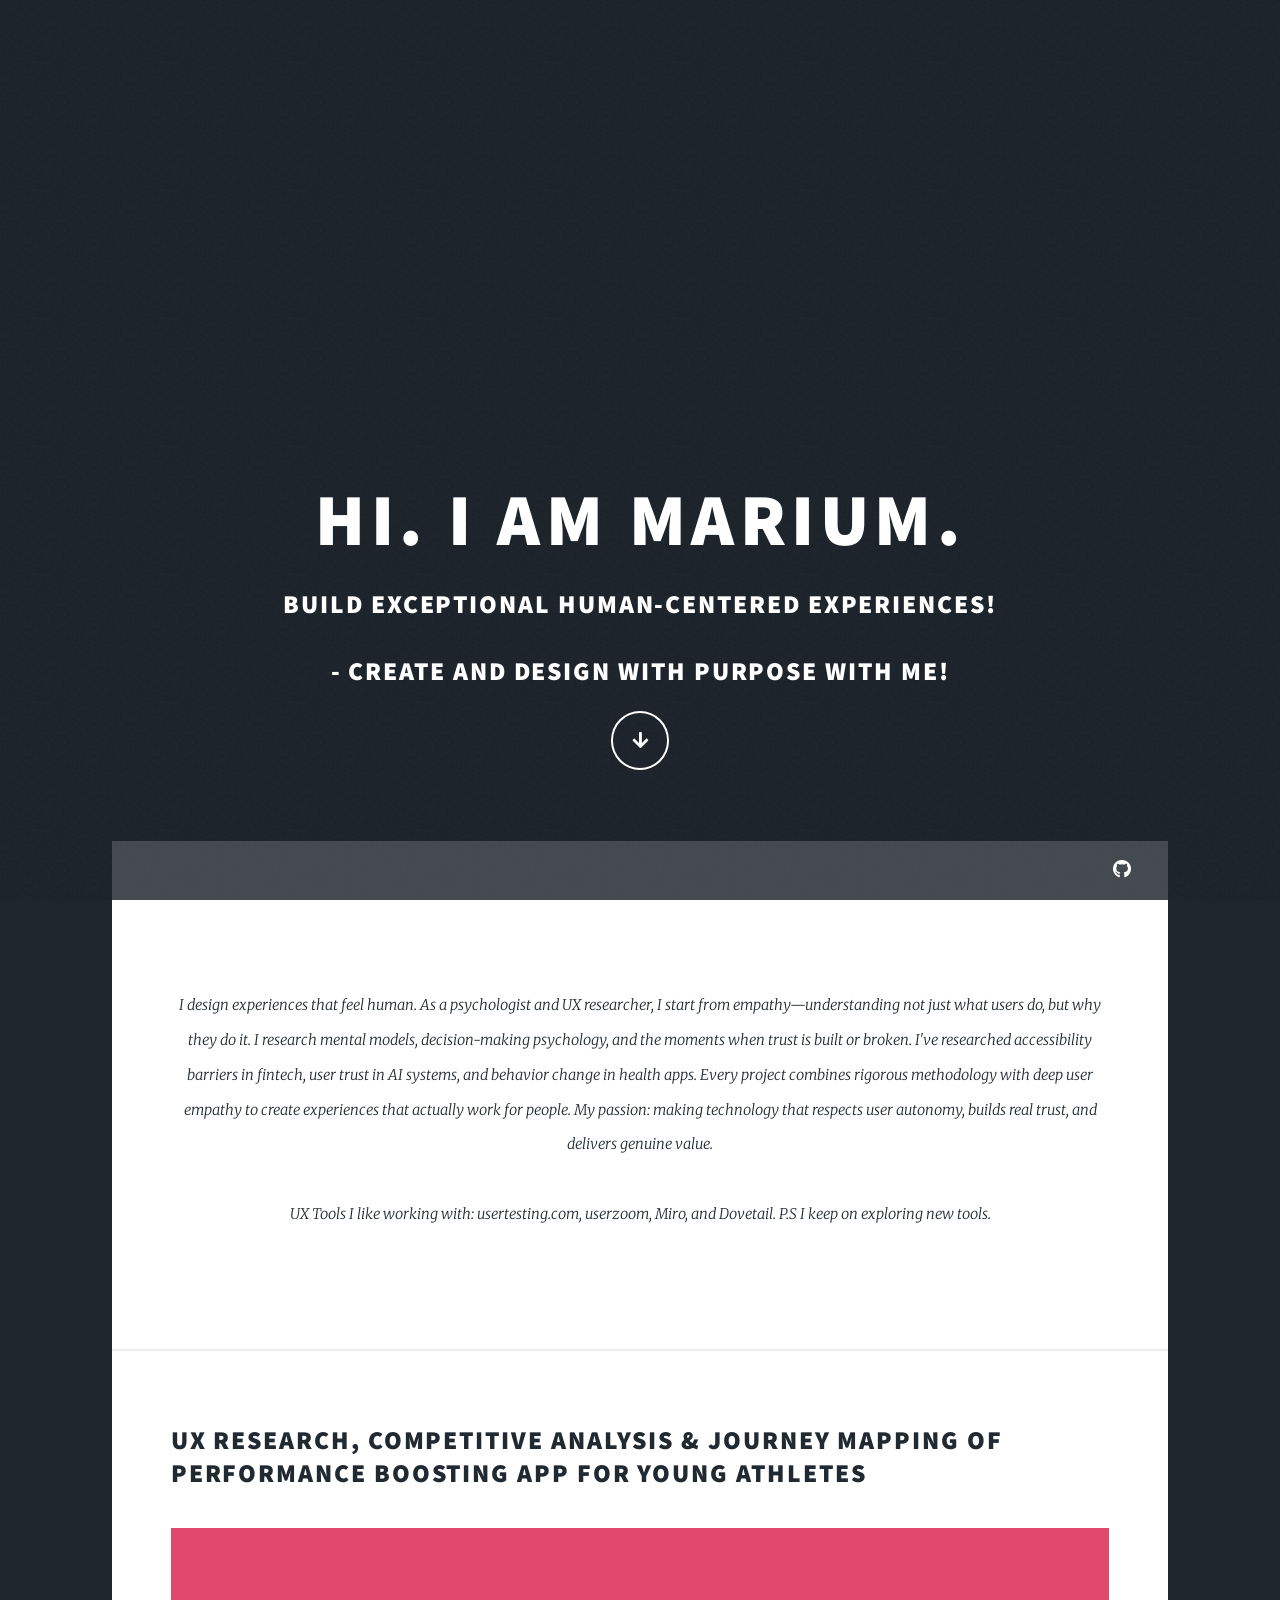
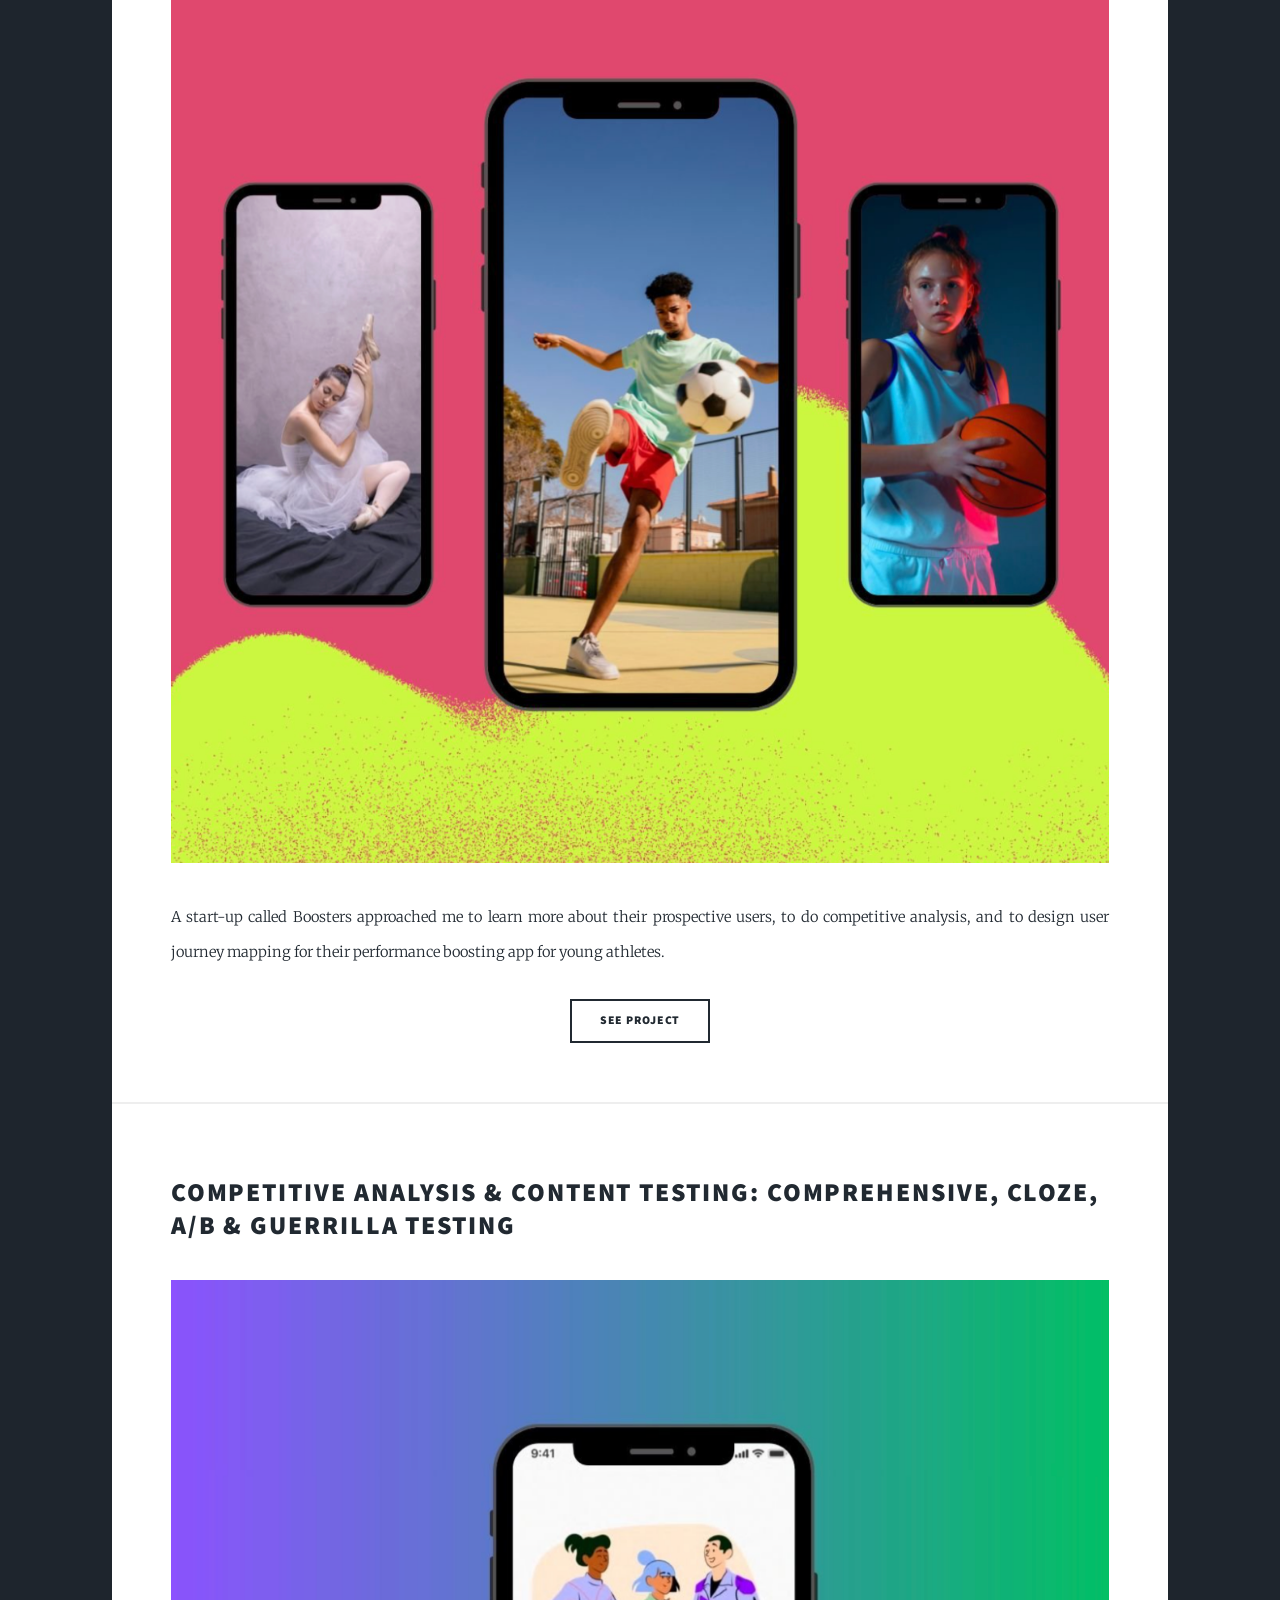
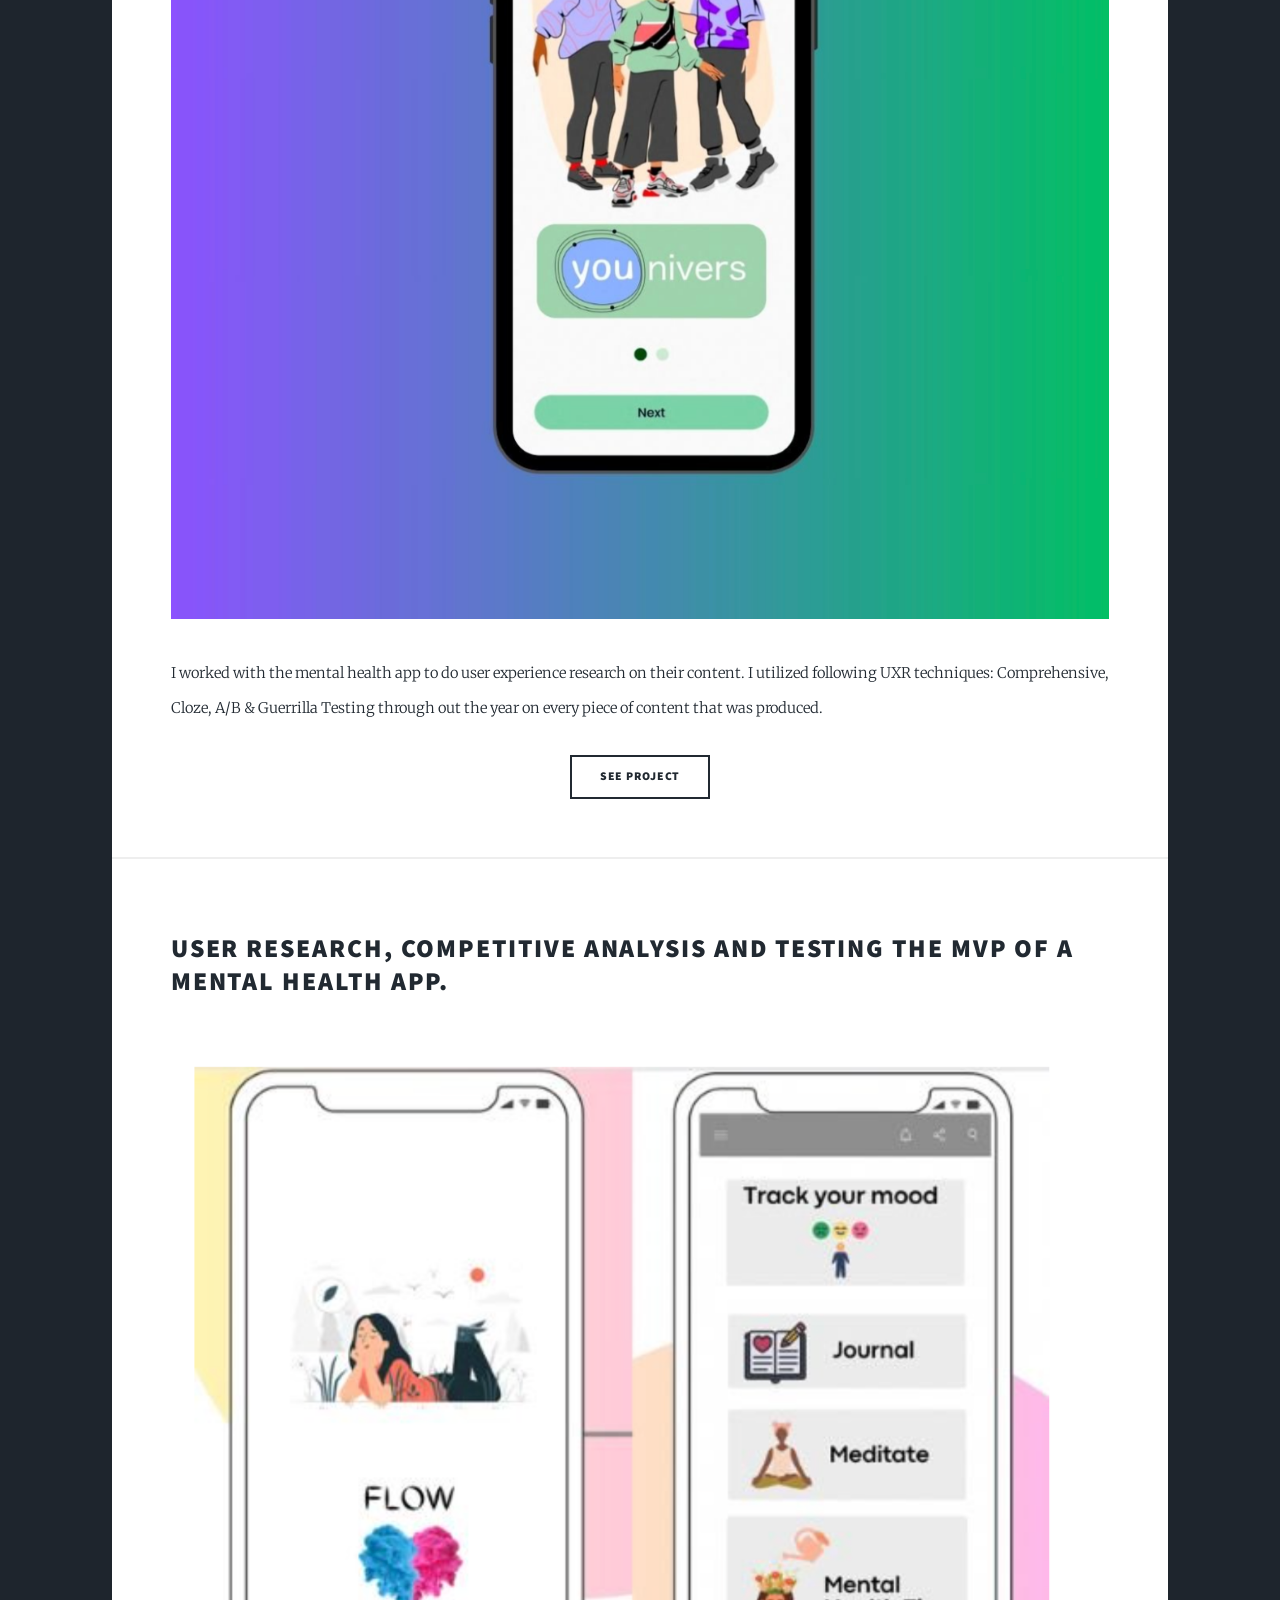
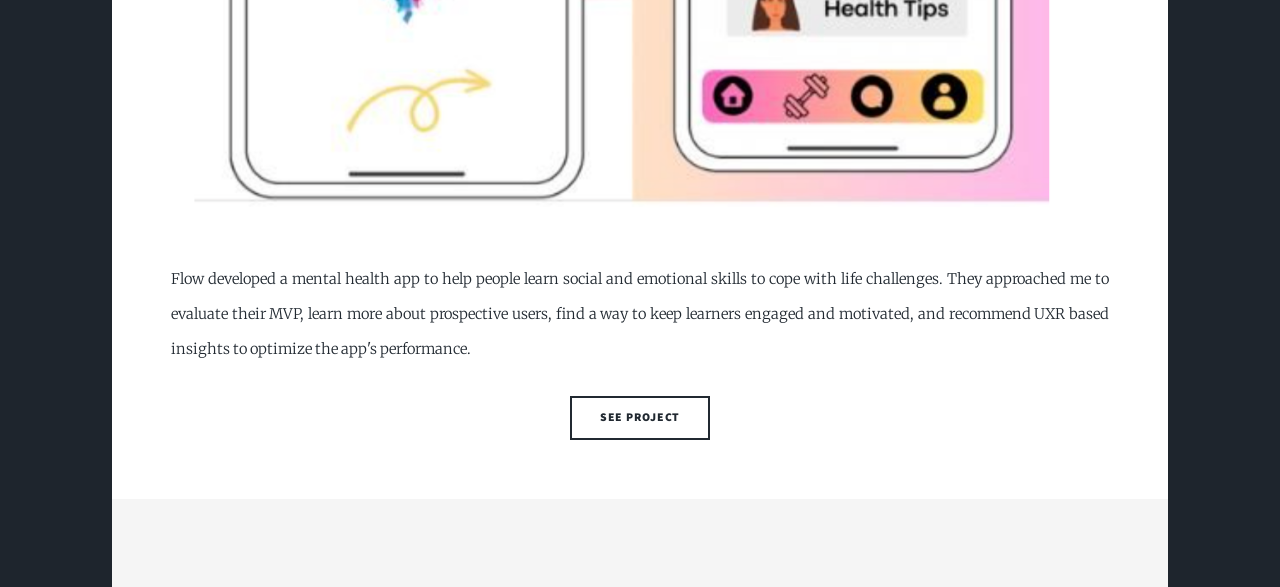
==== commit 23209d2b: "Refactor index.html to clean up formatting" ====
--- a/index.html
+++ b/index.html
@@ -81,33 +81,7 @@
           </header>
         </article>
 
-        <!-- Posts -->
-        <section class="posts">
-          <!-- NEW PROJECT: AI Trust & Adoption -->
-          <article>
-            <header>
-              <span class="date">AI Research </span>
-              <h2>
-                <a href="ai-trust-adoption.html"
-                  >AI Trust & Adoption in Health Coaching</a
-                >
-              </h2>
-            </header>
-            <a href="ai-trust-adoption.html" class="image fit"
-              ><img src="images/ai_trust_adoption_hero.svg" alt="AI Trust Research Case Study"
-            /></a>
-            <p>
-              Research examining how users build trust in AI-powered health recommendations. 
-              Conducted 32 in-depth interviews and A/B tested transparency approaches, discovering that 
-              trust forms through predictability (92%) rather than accuracy (51%). Identified three user 
-              archetypes with distinct trust barriers. Implementation of visual reasoning + human oversight 
-              increased adoption from 53% to 71% and engagement lift by 4.2x.
-            </p>
-            <ul class="actions special">
-              <li><a href="ai-trust-adoption.html" class="button">See Project</a></li>
-            </ul>
-          </article>
-
+      
          
 
        
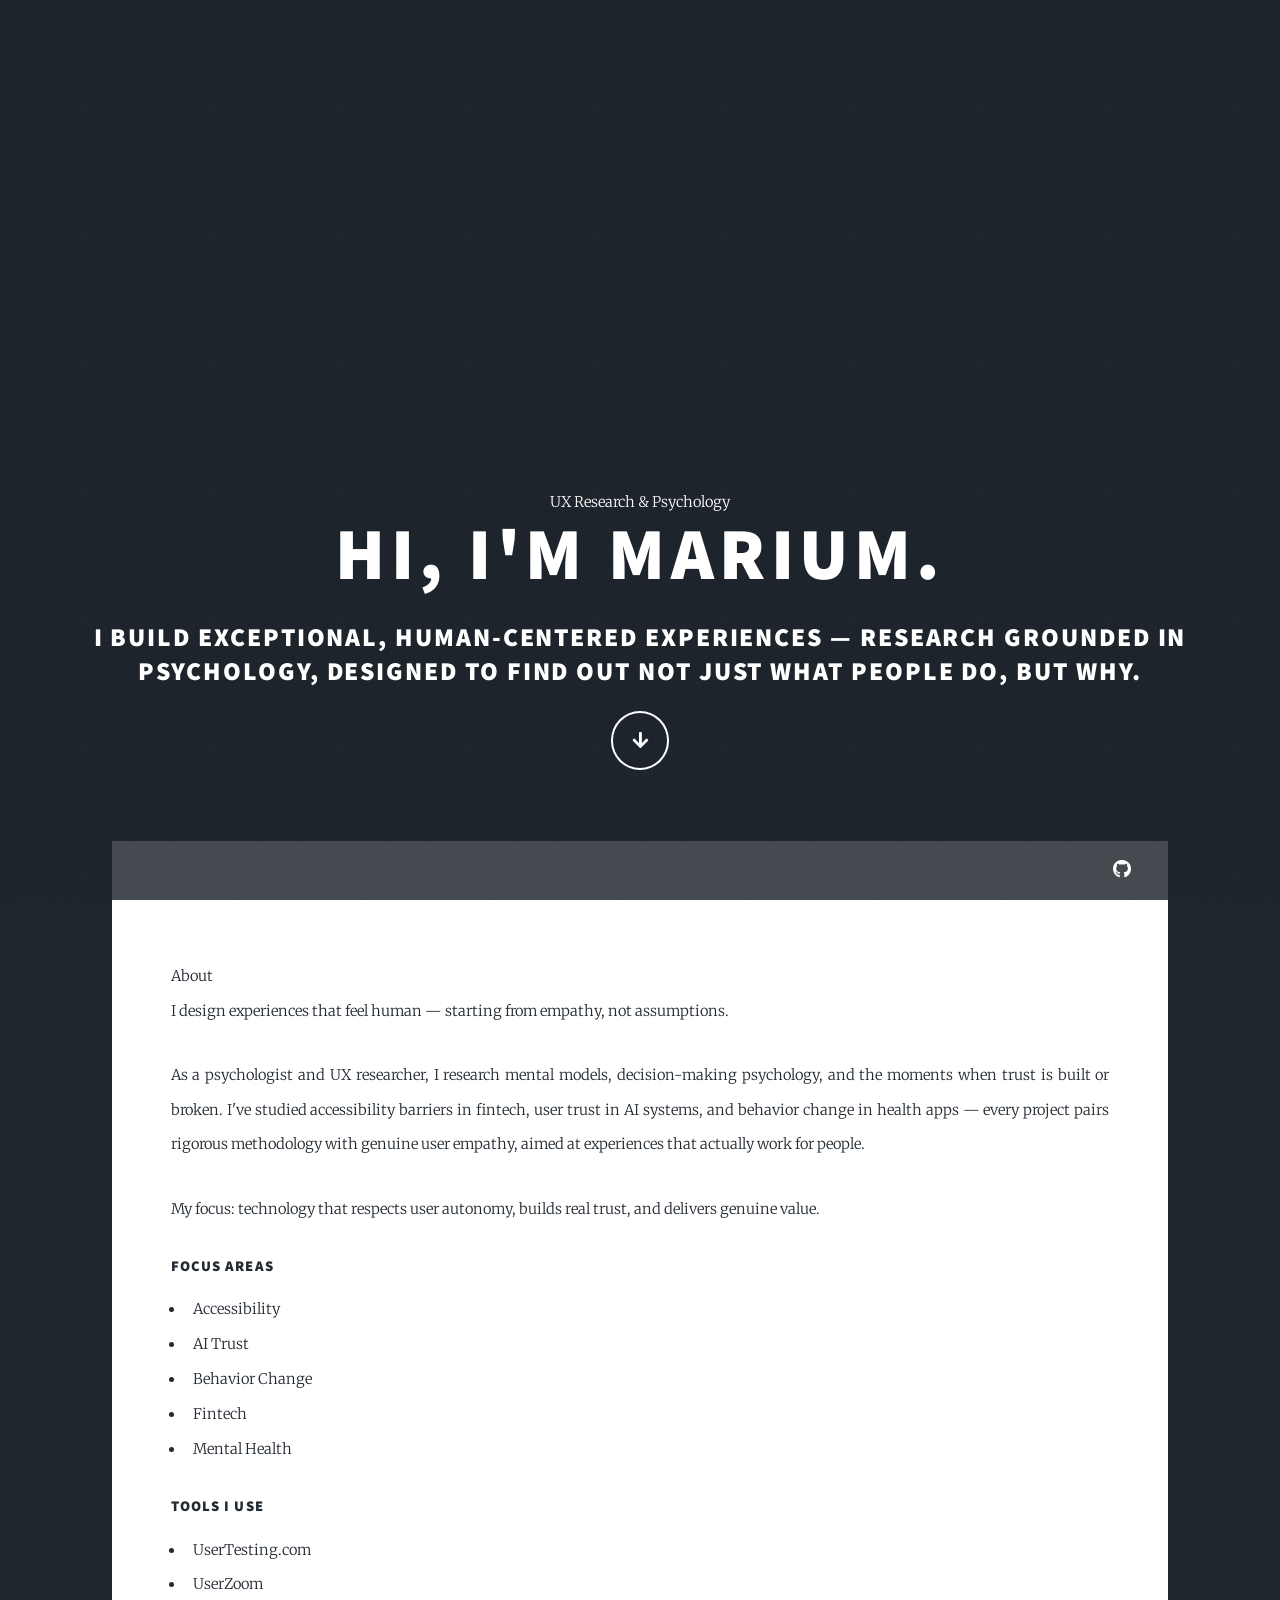
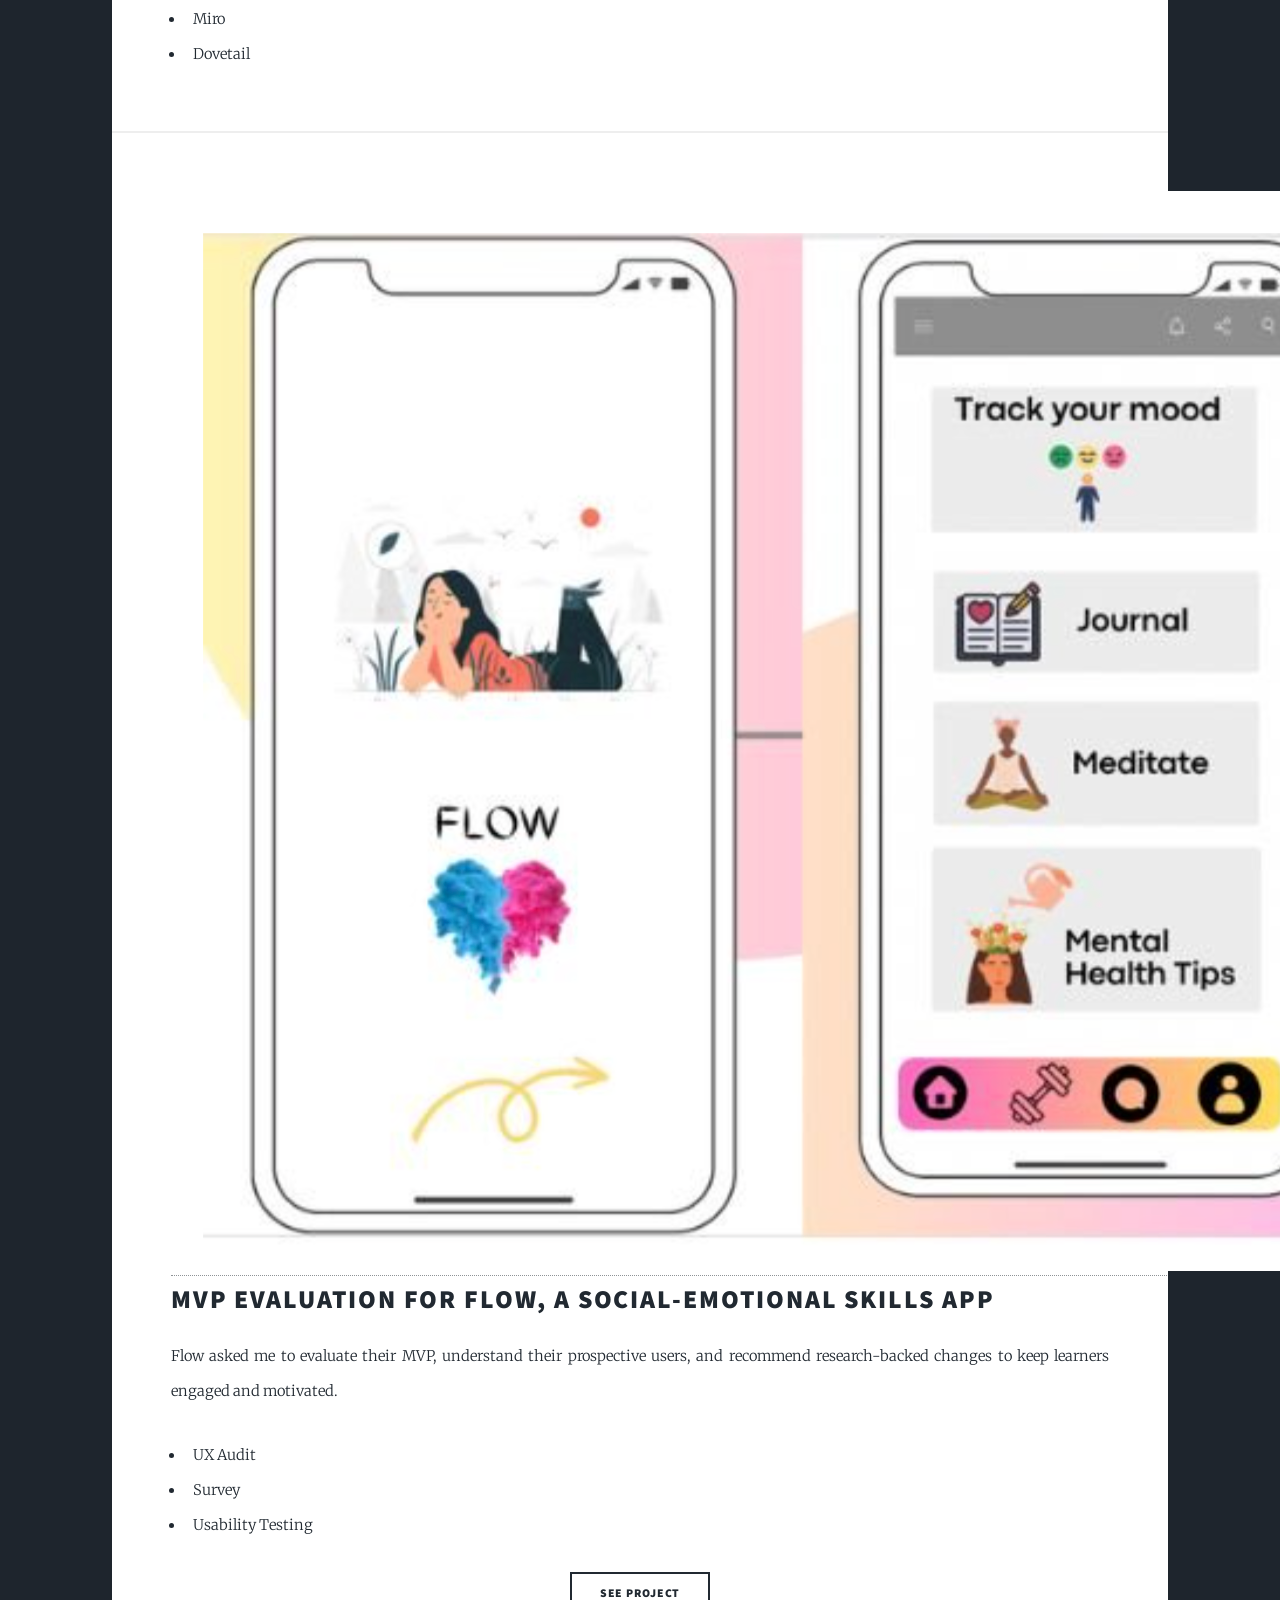
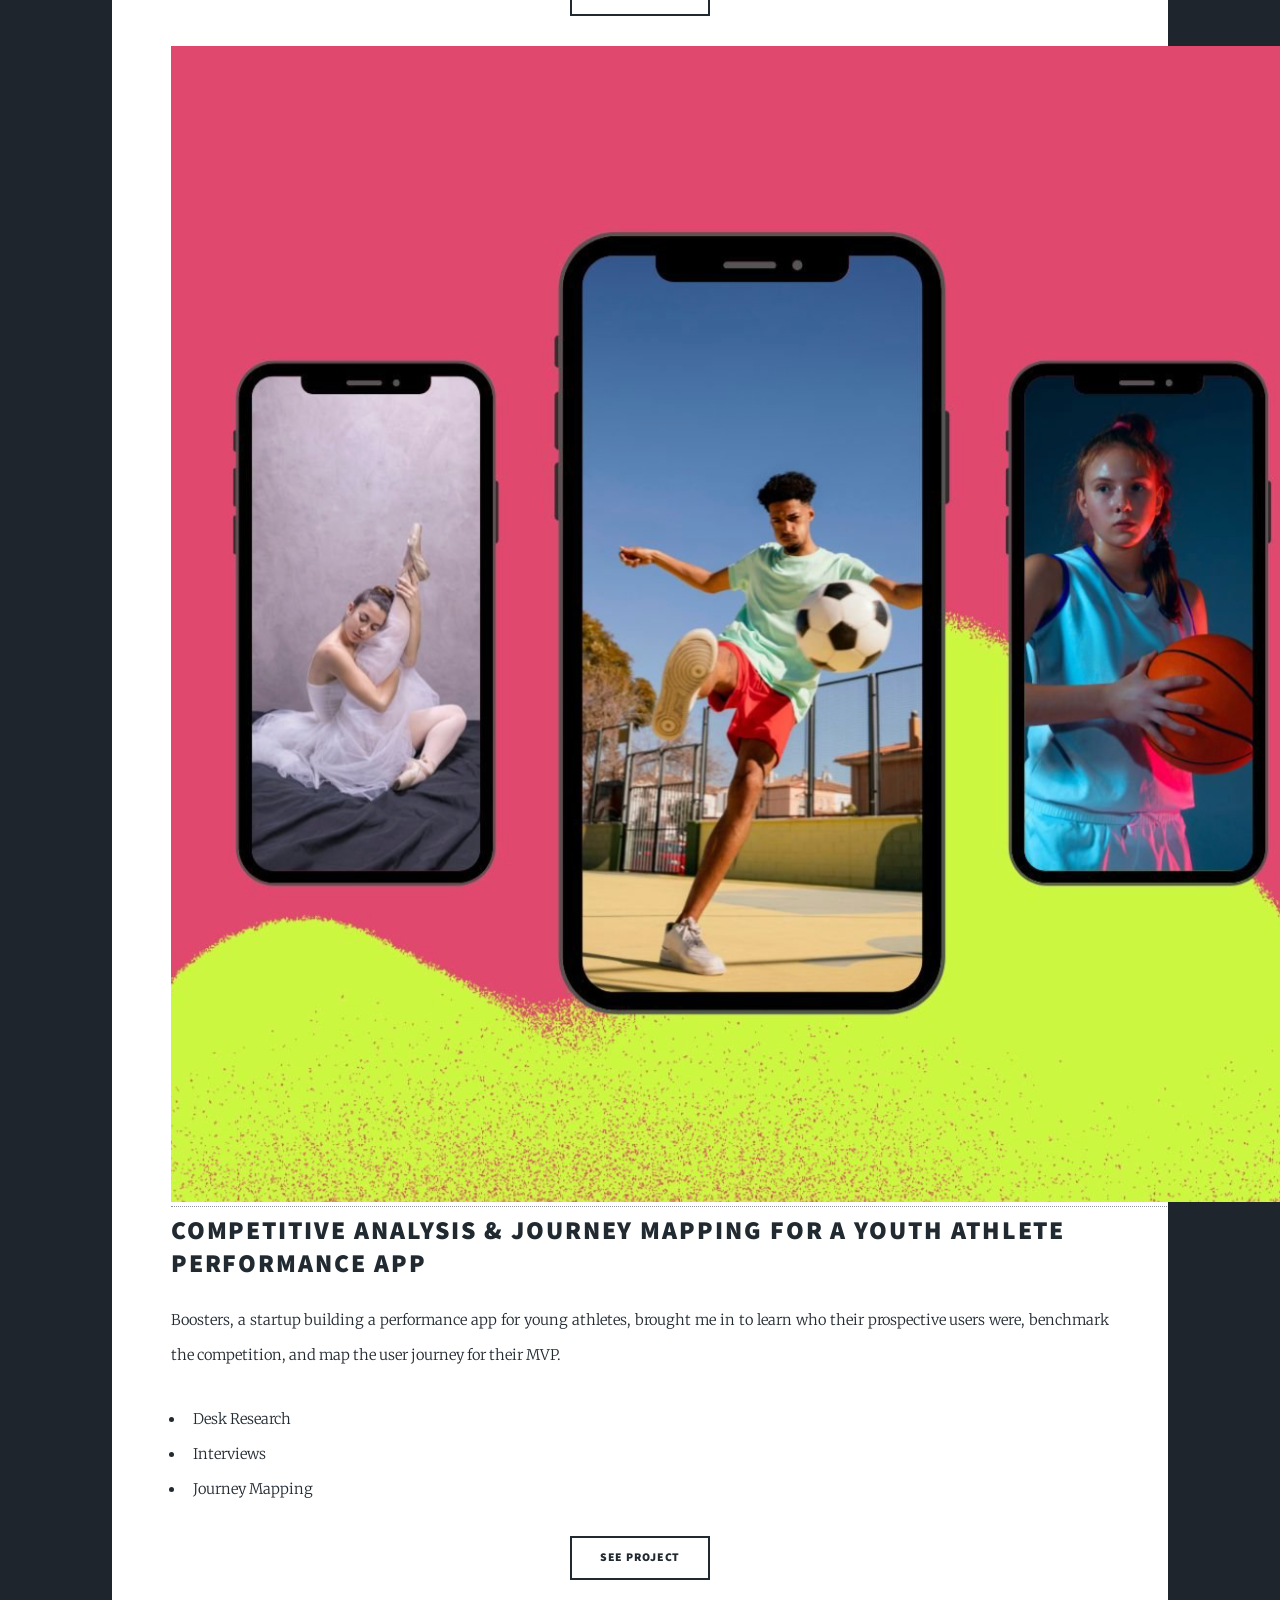
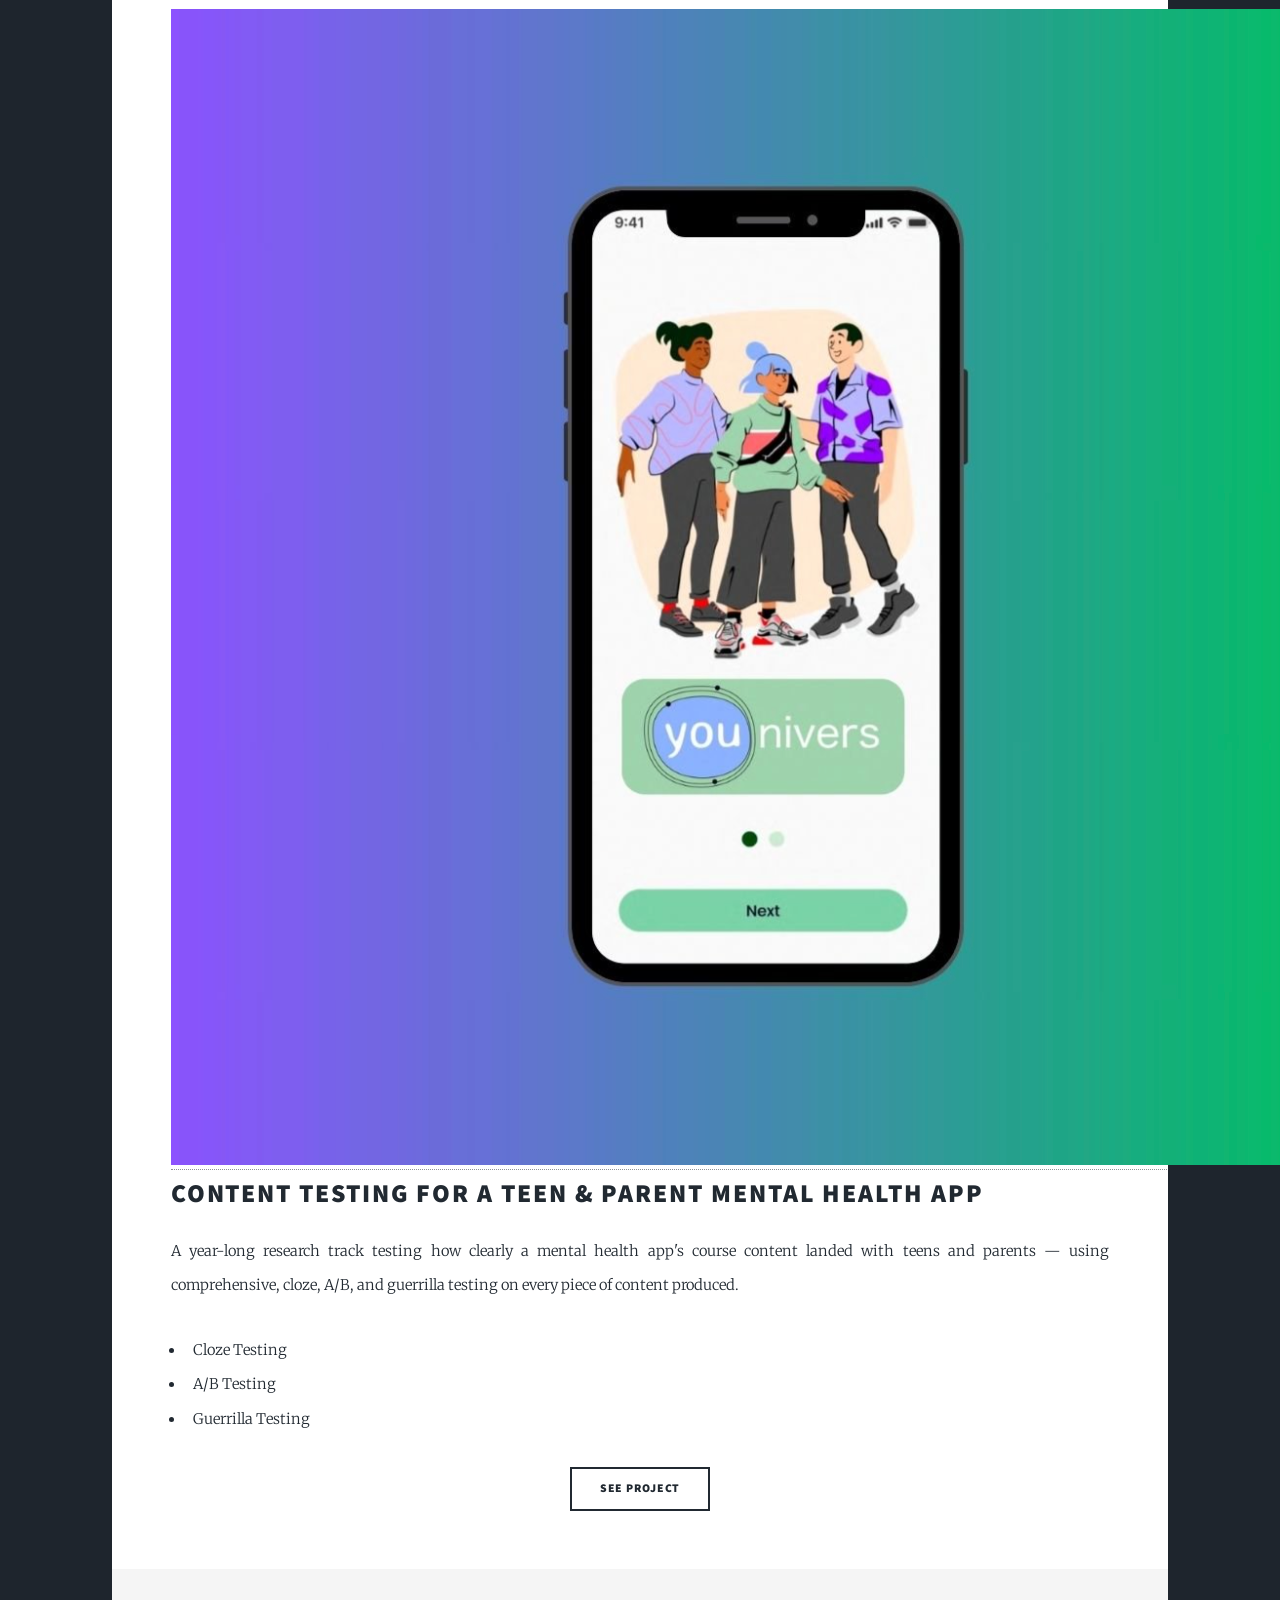
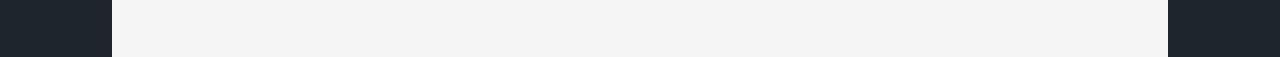
==== commit 4f14da5a: "Revise index.html for custom UX portfolio design Updated the portfolio structure and content to refl" ====
--- a/index.html
+++ b/index.html
@@ -1,13 +1,14 @@
+
 <!DOCTYPE html>
 <!--
-	Massively by HTML5 UP
-	html5up.net | @ajlkn
-	Free for personal and commercial use under the CCA 3.0 license (html5up.net/license)
+	Massively by HTML5 UP (html5up.net | @ajlkn) — base structure.
+	Custom design system by Marium's request: see assets/css/custom.css
 -->
 <html>
   <head>
-    <title>Marium UXR Portfolio</title>
+    <title>Marium — UX Research Portfolio</title>
     <meta charset="utf-8" />
+    <meta name="description" content="Marium is a psychologist and UX researcher who designs research to understand not just what users do, but why." />
     <meta
       name="viewport"
       content="width=device-width, initial-scale=1, user-scalable=no"
@@ -16,25 +17,27 @@
     <noscript
       ><link rel="stylesheet" href="assets/css/noscript.css"
     /></noscript>
+    <link rel="stylesheet" href="assets/css/custom.css" />
   </head>
   <body class="is-preload">
     <!-- Wrapper -->
     <div id="wrapper" class="fade-in">
       <!-- Intro -->
       <div id="intro">
-        <h1>Hi. I am Marium.</h1>
+        <span class="kicker">UX Research &amp; Psychology</span>
+        <h1>Hi, I'm Marium.</h1>
         <h2>
-          Build Exceptional Human-Centered Experiences! <br /><br />
-          - Create and Design with
-          Purpose with me!
+          I build exceptional, human-centered experiences — research
+          grounded in psychology, designed to find out not just what
+          people do, but why.
         </h2>
-       
+
         <ul class="actions">
           <li>
             <a
               href="#header"
               class="button icon solid solo fa-arrow-down scrolly"
-              >Continue</a
+              >See my work</a
             >
           </li>
         </ul>
@@ -42,7 +45,7 @@
 
       <!-- Header -->
       <header id="header">
-        <a href="index.html" class="logo">UX Research Portfolio</a>
+        <a href="index.html" class="logo">Marium — UX Research</a>
       </header>
 
       <!-- Nav -->
@@ -59,111 +62,140 @@
 
       <!-- Main -->
       <div id="main">
-        <!-- Featured Post -->
-        <article class="post featured">
-          <header class="major">
-            <p>
-              I design experiences that feel human.
-
-As a psychologist and UX researcher, I start from empathy—understanding 
-not just what users do, but why they do it. I research mental models, 
-decision-making psychology, and the moments when trust is built or broken.
-
-I've researched accessibility barriers in fintech, user trust in AI systems, 
-and behavior change in health apps. Every project combines rigorous methodology 
-with deep user empathy to create experiences that actually work for people.
-
-My passion: making technology that respects user autonomy, builds real trust, 
-and delivers genuine value. <br /><br />
-              UX Tools I like working with: usertesting.com, userzoom,
-            Miro, and Dovetail. P.S I keep on exploring new tools.
-            </p>
-          </header>
-        </article>
-
-      
-         
-
-       
-
-      
-
-          <!-- EXISTING PROJECTS -->
-          <article>
-            <header>
-              <span class="date"></span>
+        <!-- About -->
+        <section class="bio">
+          <span class="eyebrow">About</span>
+          <p class="pull-line">
+            I design experiences that feel human — starting from empathy,
+            not assumptions.
+          </p>
+          <p>
+            As a psychologist and UX researcher, I research mental models,
+            decision-making psychology, and the moments when trust is
+            built or broken. I've studied accessibility barriers in
+            fintech, user trust in AI systems, and behavior change in
+            health apps — every project pairs rigorous methodology with
+            genuine user empathy, aimed at experiences that actually work
+            for people.
+          </p>
+          <p>
+            My focus: technology that respects user autonomy, builds real
+            trust, and delivers genuine value.
+          </p>
+
+          <div class="focus-tools">
+            <div>
+              <h4>Focus Areas</h4>
+              <ul class="tags">
+                <li class="tag">Accessibility</li>
+                <li class="tag">AI Trust</li>
+                <li class="tag">Behavior Change</li>
+                <li class="tag">Fintech</li>
+                <li class="tag">Mental Health</li>
+              </ul>
+            </div>
+            <div>
+              <h4>Tools I Use</h4>
+              <ul class="tags">
+                <li class="tag tag--muted">UserTesting.com</li>
+                <li class="tag tag--muted">UserZoom</li>
+                <li class="tag tag--muted">Miro</li>
+                <li class="tag tag--muted">Dovetail</li>
+              </ul>
+            </div>
+          </div>
+        </section>
+
+        <!-- Projects -->
+        <section class="project-grid">
+          <article class="project-card">
+            <a href="generic3.html" class="thumb"
+              ><img
+                src="images/ux1.png"
+                alt="Onboarding and home screens from the Flow mental health app"
+            /></a>
+            <div>
               <h2>
-                <a href="#"
-                  >UX Research, Competitive Analysis & Journey Mapping of
-                  Performance Boosting app for Young Athletes</a
+                <a href="generic3.html"
+                  >MVP Evaluation for Flow, a Social-Emotional Skills App</a
                 >
               </h2>
-            </header>
-            <a href="#" class="image fit"
-              ><img src="images/ux3.png" alt=""
+              <p class="summary">
+                Flow asked me to evaluate their MVP, understand their
+                prospective users, and recommend research-backed changes
+                to keep learners engaged and motivated.
+              </p>
+              <ul class="tags">
+                <li class="tag">UX Audit</li>
+                <li class="tag">Survey</li>
+                <li class="tag">Usability Testing</li>
+              </ul>
+              <ul class="actions special">
+                <li><a href="generic3.html" class="button">See project</a></li>
+              </ul>
+            </div>
+          </article>
+
+          <article class="project-card">
+            <a href="generic.html" class="thumb"
+              ><img
+                src="images/ux3.png"
+                alt="Three phone mockups showing athlete-facing screens from the Boosters performance app"
             /></a>
-            <p>
-              A start-up called Boosters approached me to learn more about their
-              prospective users, to do competitive analysis, and to design user
-              journey mapping for their performance boosting app for young
-              athletes.
-            </p>
-            <ul class="actions special">
-              <li><a href="generic.html" class="button">See Project</a></li>
-            </ul>
-          </article>
-
-          <article>
-            <header>
-              <span class="date"></span>
+            <div>
               <h2>
-                <a href="#"
-                  >Competitive Analysis & Content Testing: Comprehensive, Cloze,
-                  A/B & Guerrilla Testing</a
+                <a href="generic.html"
+                  >Competitive Analysis &amp; Journey Mapping for a Youth
+                  Athlete Performance App</a
                 >
               </h2>
-            </header>
-            <a href="#" class="image fit"
-              ><img src="images/ux2.png" alt=""
+              <p class="summary">
+                Boosters, a startup building a performance app for young
+                athletes, brought me in to learn who their prospective
+                users were, benchmark the competition, and map the user
+                journey for their MVP.
+              </p>
+              <ul class="tags">
+                <li class="tag">Desk Research</li>
+                <li class="tag">Interviews</li>
+                <li class="tag">Journey Mapping</li>
+              </ul>
+              <ul class="actions special">
+                <li><a href="generic.html" class="button">See project</a></li>
+              </ul>
+            </div>
+          </article>
+
+          <article class="project-card">
+            <a href="generic2.html" class="thumb"
+              ><img
+                src="images/ux2.png"
+                alt="Mobile screens from a mental health app's content library, shown as part of a content testing study"
             /></a>
-            <p>
-              I worked with the mental health app to do user experience research
-              on their content. I utilized following UXR techniques:
-              Comprehensive, Cloze, A/B & Guerrilla Testing through out the year
-              on every piece of content that was produced.
-            </p>
-            <ul class="actions special">
-              <li><a href="generic2.html" class="button">See Project</a></li>
-            </ul>
-          </article>
-
-          <article>
-            <header>
-              <span class="date"></span>
+            <div>
               <h2>
-                <a href="#"
-                  >User research, competitive analysis and testing the MVP of a
-                  mental health app.</a
+                <a href="generic2.html"
+                  >Content Testing for a Teen &amp; Parent Mental Health
+                  App</a
                 >
               </h2>
-            </header>
-            <a href="#" class="image fit"
-              ><img src="images/ux1.png" alt=""
-            /></a>
-            <p>
-              Flow developed a mental health app to help people learn social and
-              emotional skills to cope with life challenges. They approached me
-              to evaluate their MVP, learn more about prospective users, find a
-              way to keep learners engaged and motivated, and recommend UXR
-              based insights to optimize the app's performance.
-            </p>
-            <ul class="actions special">
-              <li><a href="generic3.html" class="button">See Project</a></li>
-            </ul>
+              <p class="summary">
+                A year-long research track testing how clearly a mental
+                health app's course content landed with teens and
+                parents — using comprehensive, cloze, A/B, and guerrilla
+                testing on every piece of content produced.
+              </p>
+              <ul class="tags">
+                <li class="tag">Cloze Testing</li>
+                <li class="tag">A/B Testing</li>
+                <li class="tag">Guerrilla Testing</li>
+              </ul>
+              <ul class="actions special">
+                <li><a href="generic2.html" class="button">See project</a></li>
+              </ul>
+            </div>
           </article>
         </section>
-
-        <!-- Footer -->
       </div>
 
       <!-- Footer -->
